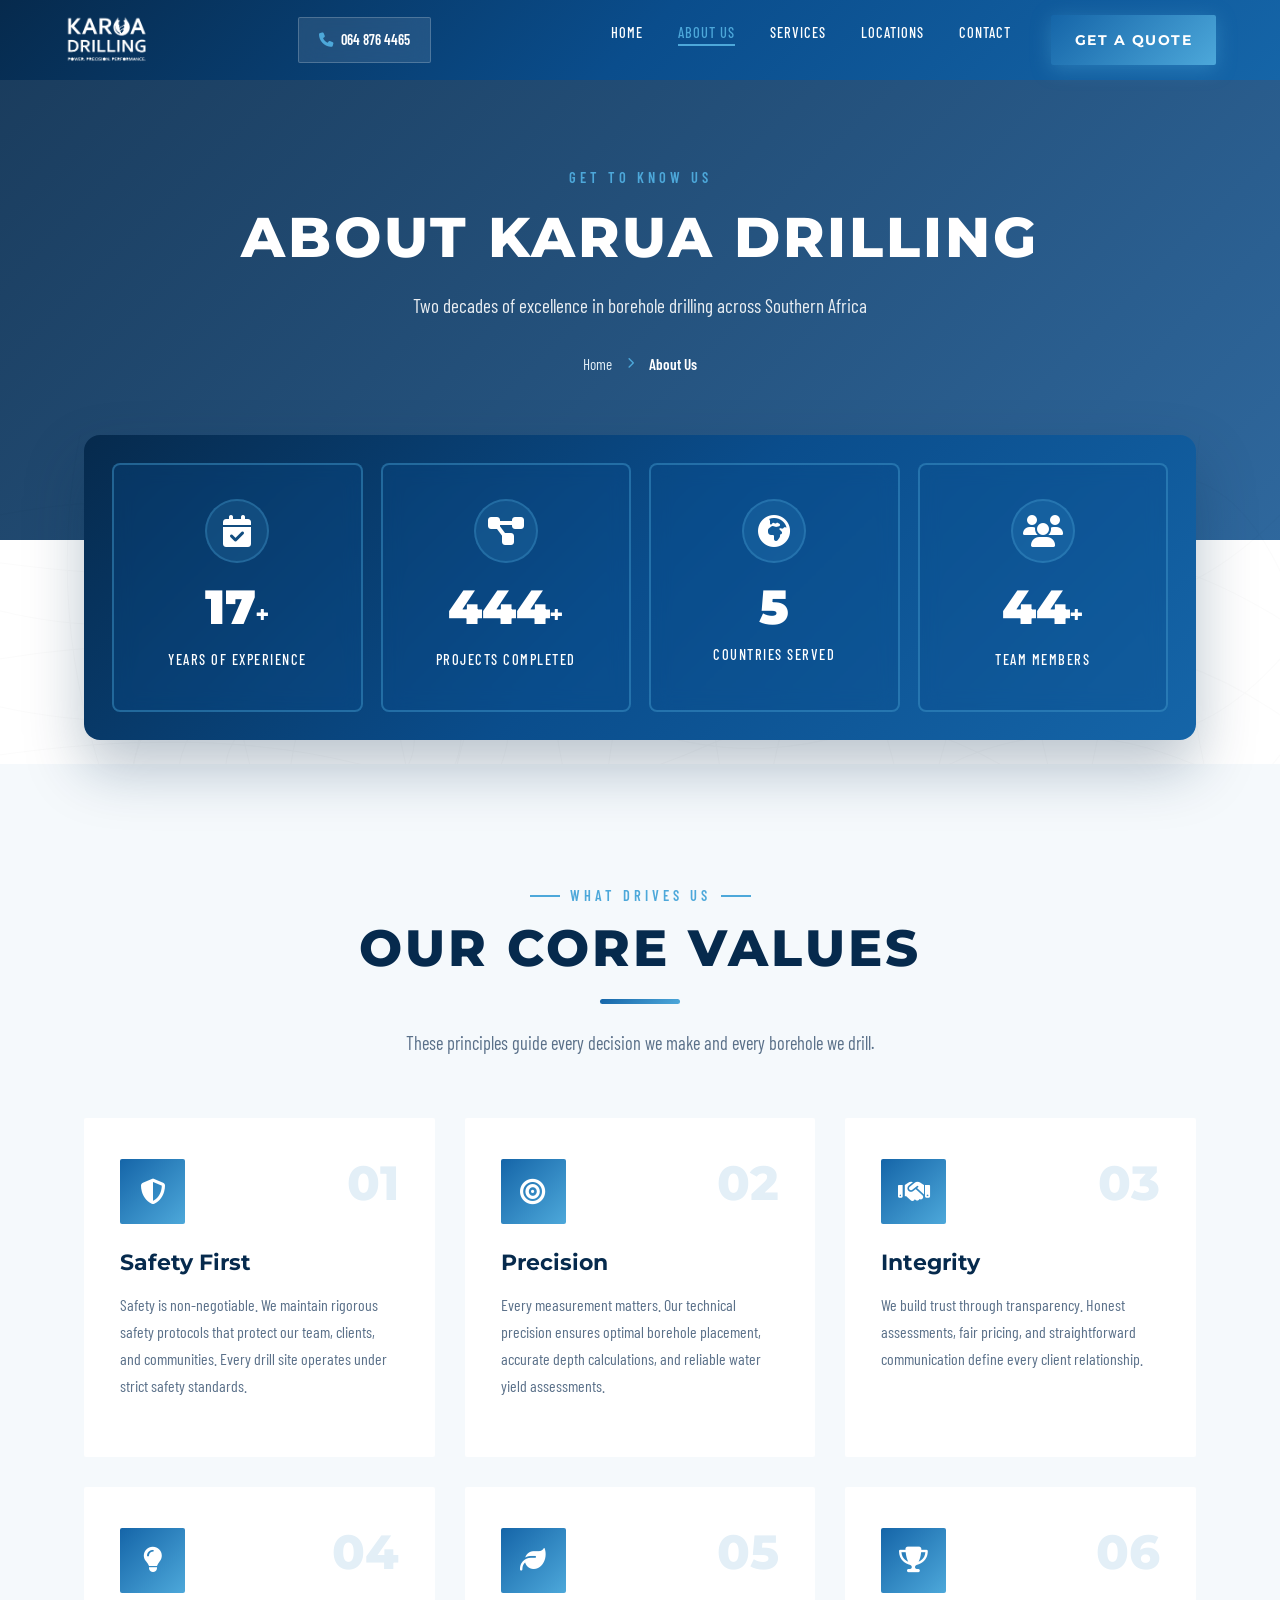
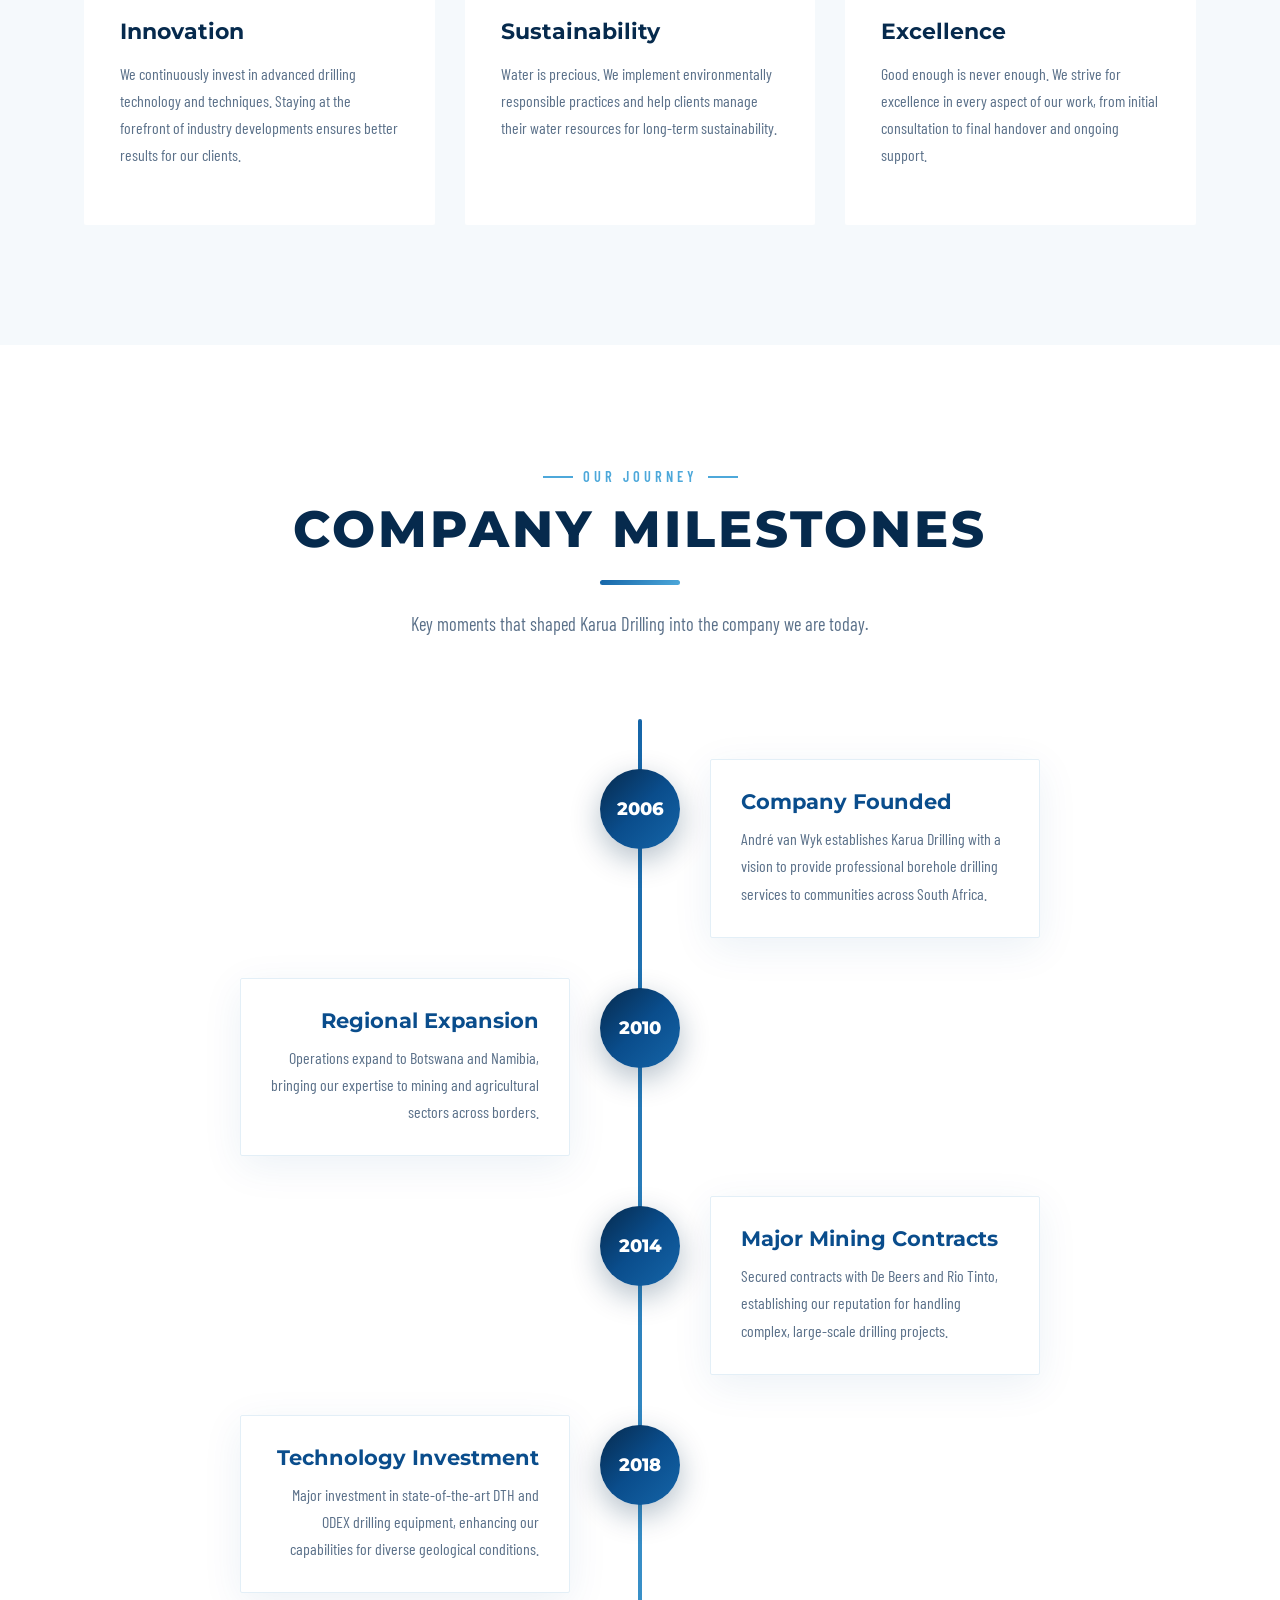
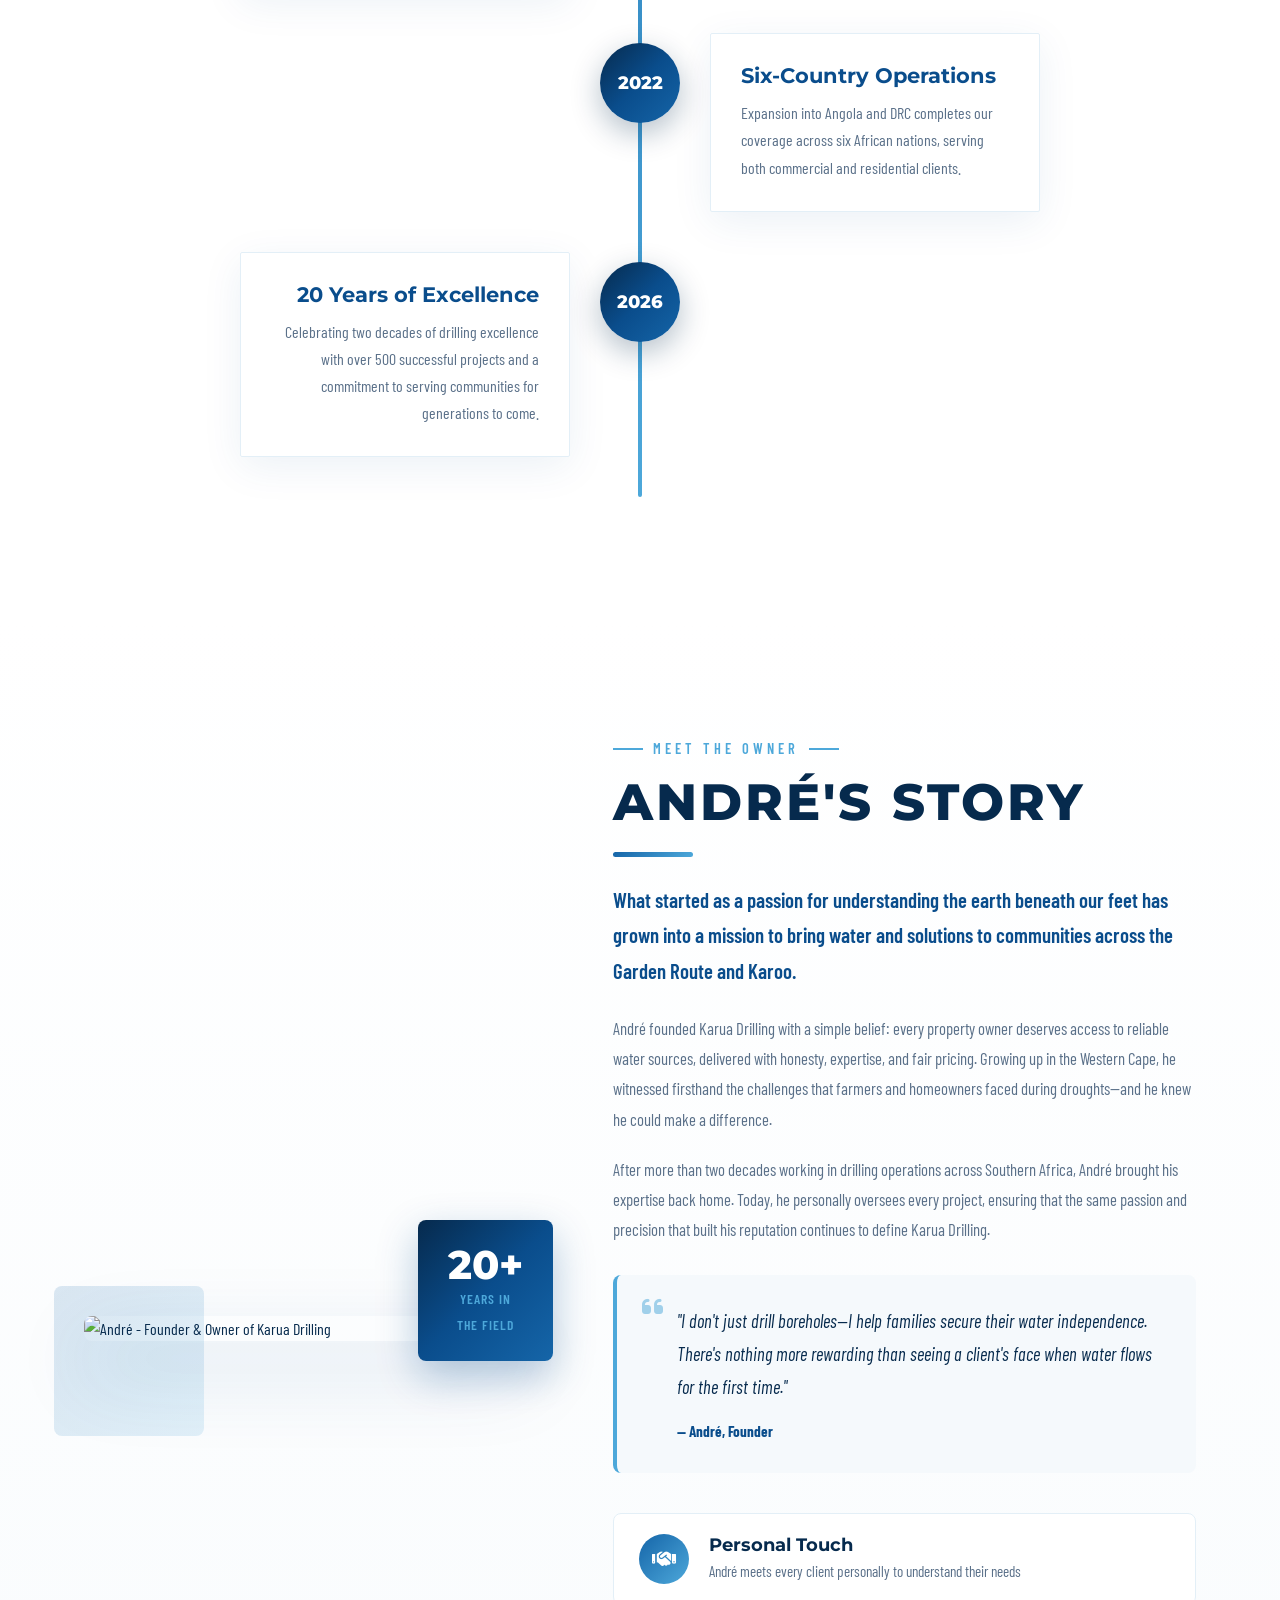
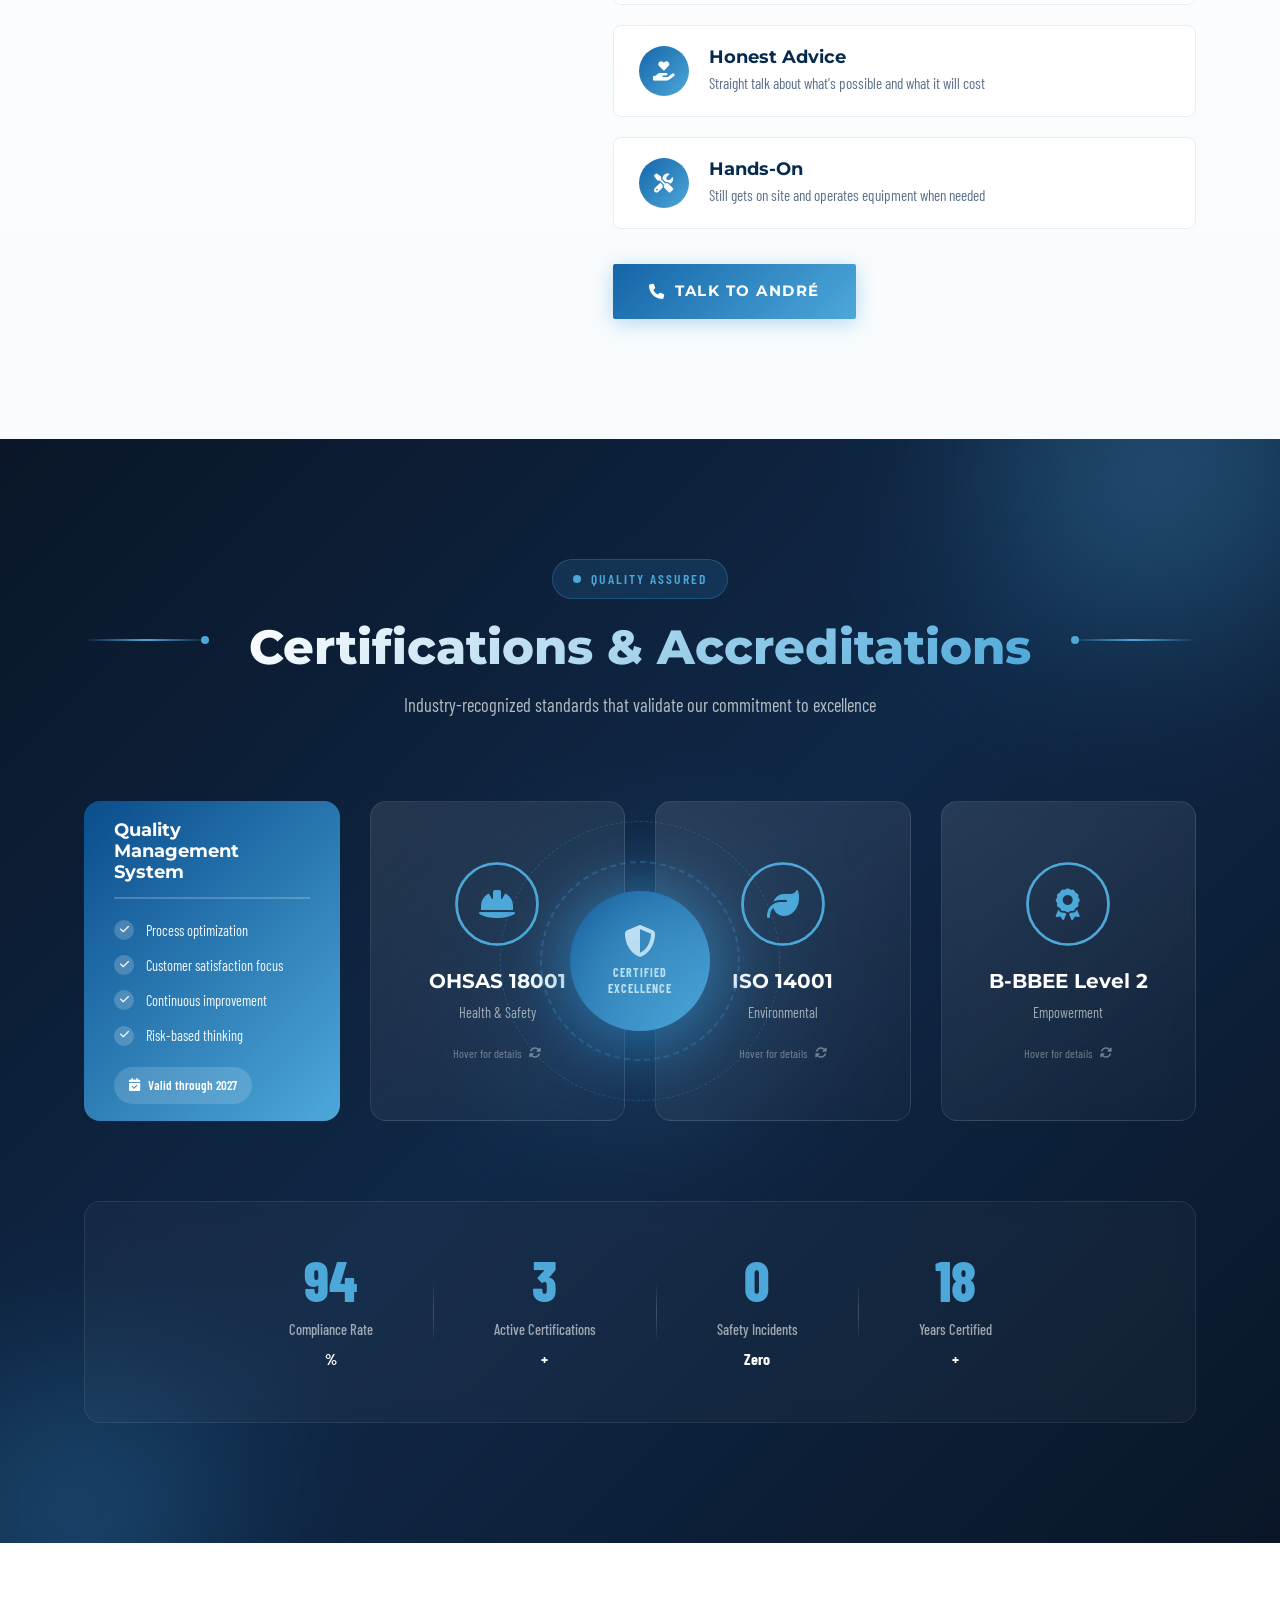
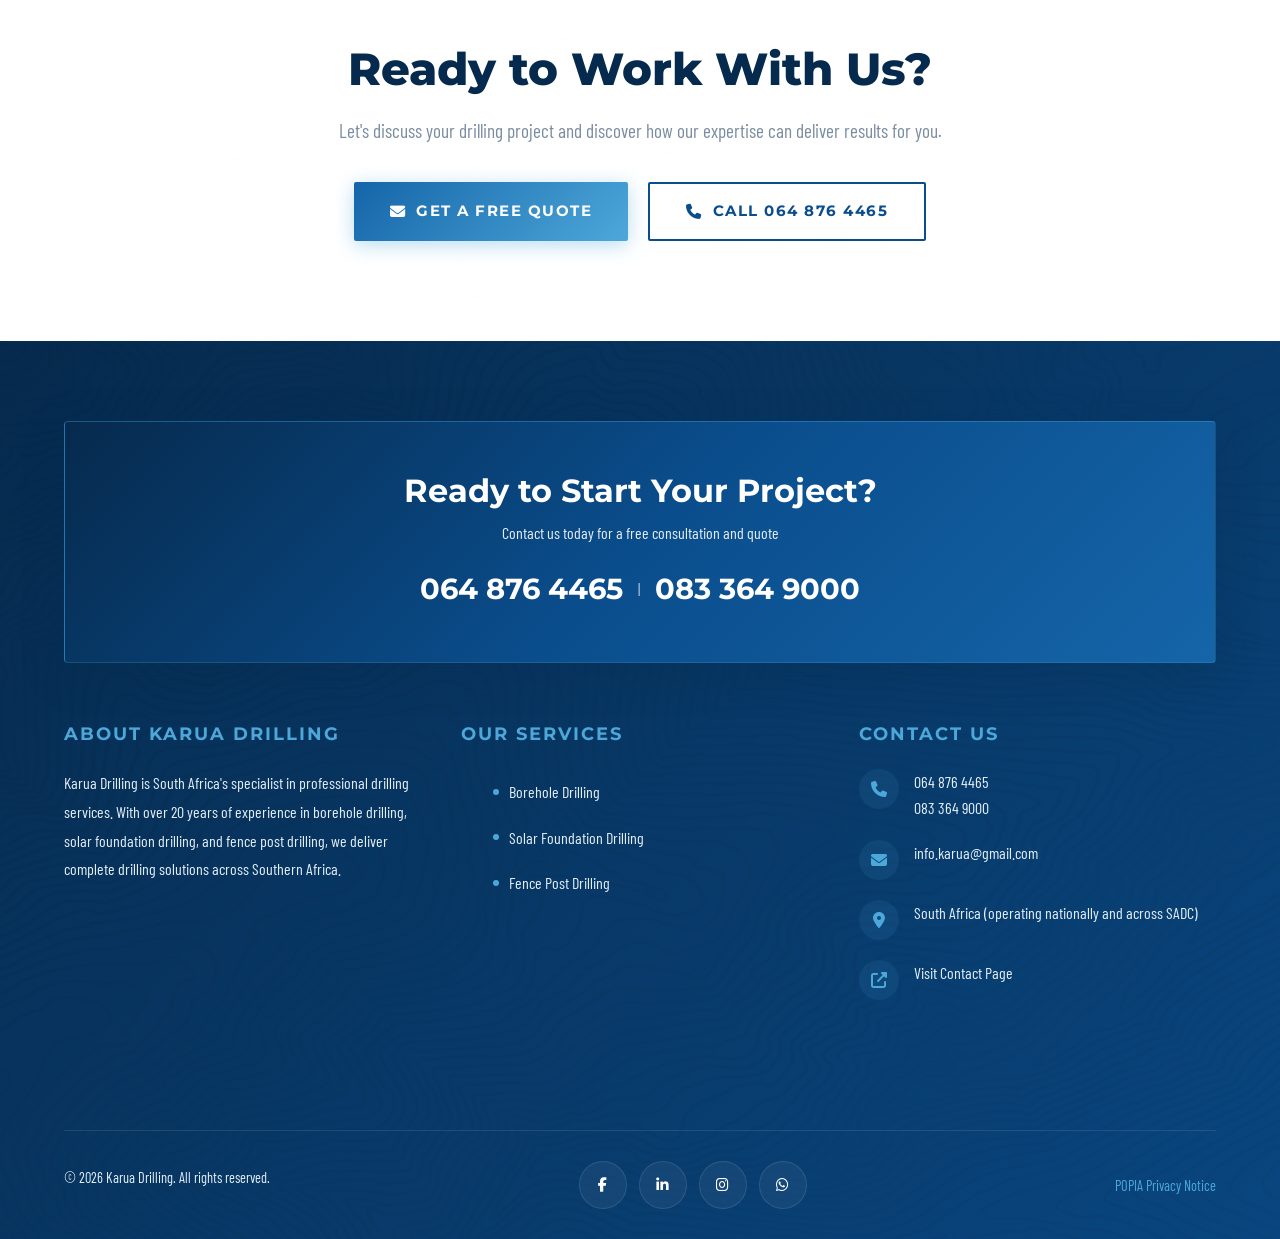
==== about.html @ 05ddfd88 "Initial commit: Karua Drilling static site Static marketing site (HTML/CSS/vanilla JS) with PWA mani" ====
<!DOCTYPE html>
<html lang="en">
<head>
    <meta charset="UTF-8">
    <meta name="viewport" content="width=device-width, initial-scale=1.0">
    
    <!-- HTTPS Security Headers -->
    <meta http-equiv="Content-Security-Policy" content="upgrade-insecure-requests">
    <meta http-equiv="X-Content-Type-Options" content="nosniff">
    <meta http-equiv="X-Frame-Options" content="SAMEORIGIN">
    <meta http-equiv="Referrer-Policy" content="strict-origin-when-cross-origin">
    
    <!-- PWA Meta Tags -->
    <meta name="mobile-web-app-capable" content="yes">
    <meta name="apple-mobile-web-app-capable" content="yes">
    <meta name="apple-mobile-web-app-status-bar-style" content="black-translucent">
    <meta name="apple-mobile-web-app-title" content="Karua Drilling">
    <meta name="application-name" content="Karua Drilling">
    <meta name="theme-color" content="#00a8e8">
    <meta name="msapplication-TileColor" content="#0a1628">
    
    <!-- PWA Manifest -->
    <link rel="manifest" href="manifest.json">
    <link rel="apple-touch-icon" href="images/logo.png">
    
    <!-- Primary SEO Meta Tags -->
    <meta name="description" content="About Karua Drilling - 20+ years of professional borehole drilling expertise across Southern Africa. Meet our team, learn our story, and discover why we're South Africa's trusted drilling specialists.">
    <meta name="keywords" content="about Karua Drilling, borehole drilling company, drilling experts South Africa, borehole specialists, André van Wyk, drilling team">
    <meta name="robots" content="index, follow">
    <meta name="author" content="Karua Drilling (Pty) Ltd">
    
    <!-- Geo-Location Meta Tags -->
    <meta name="geo.region" content="ZA">
    <meta name="geo.placename" content="South Africa">
    
    <!-- Open Graph -->
    <meta property="og:type" content="website">
    <meta property="og:title" content="About Us | Karua Drilling - Borehole Drilling Specialists">
    <meta property="og:description" content="20+ years of professional borehole drilling expertise. Learn about our team, values, and commitment to excellence.">
    <meta property="og:url" content="https://karuadrilling.co.za/about">
    
    <link rel="canonical" href="https://karuadrilling.co.za/about">
    
    <title>About Us | Karua Drilling - Borehole Drilling Specialists South Africa</title>
    
    <!-- Google Fonts -->
    <link rel="preconnect" href="https://fonts.googleapis.com">
    <link rel="preconnect" href="https://fonts.gstatic.com" crossorigin>
    <link href="https://fonts.googleapis.com/css2?family=Barlow+Condensed:wght@400;500;600;700&family=Montserrat:wght@400;500;600;700;800;900&family=Oswald:wght@400;500;600;700&display=swap" rel="stylesheet">
    
    <!-- Bootstrap 5 CSS -->
    <link href="https://cdn.jsdelivr.net/npm/bootstrap@5.3.2/dist/css/bootstrap.min.css" rel="stylesheet">
    
    <!-- Font Awesome -->
    <link rel="stylesheet" href="https://cdnjs.cloudflare.com/ajax/libs/font-awesome/6.5.1/css/all.min.css">
    
    <!-- AOS Animation Library -->
    <link href="https://unpkg.com/aos@2.3.1/dist/aos.css" rel="stylesheet">
    
    <!-- Custom Styles -->
    <link rel="stylesheet" href="styles.css">
    <link rel="stylesheet" href="about.css">
</head>
<body>
    <!-- ========================================
         PRELOADER
    ======================================== -->
    <div class="preloader" id="preloader">
        <div class="preloader-content">
            <div class="drill-animation">
                <div class="drill-tower"></div>
                <div class="drill-rod">
                    <div class="drill-bit"></div>
                </div>
                <div class="drill-debris">
                    <span></span>
                    <span></span>
                    <span></span>
                    <span></span>
                    <span></span>
                </div>
                <div class="drill-ground"></div>
            </div>
            <div class="preloader-text">Karua Drilling</div>
            <div class="preloader-dots">
                <span></span>
                <span></span>
                <span></span>
            </div>
        </div>
    </div>

    <!-- ========================================
         HEADER / NAVIGATION
    ======================================== -->
    <header class="header header-dark" id="header">
        <div class="header-inner">
            <a href="index.html" class="logo">
                <img src="images/logo.png" alt="Karua Drilling - Power. Precision. Performance." class="logo-img">
            </a>
            
            <a href="tel:+27648764465" class="header-phone">
                <i class="fas fa-phone"></i>
                <span>064 876 4465</span>
            </a>
            
            <nav class="nav">
                <ul class="nav-links">
                    <li><a href="index.html">Home</a></li>
                    <li><a href="about.html" class="active">About Us</a></li>
                    <li><a href="services.html">Services</a></li>
                    <li><a href="index.html#locations">Locations</a></li>
                    <li><a href="contact.html">Contact</a></li>
                </ul>
                <a href="contact.html" class="btn btn-primary nav-cta">Get a Quote</a>
            </nav>
            
            <button class="hamburger" id="hamburger" aria-label="Toggle navigation menu">
                <span></span>
                <span></span>
                <span></span>
            </button>
        </div>
    </header>
    
    <!-- Mobile Navigation -->
    <div class="mobile-nav" id="mobileNav">
        <div class="mobile-nav-links">
            <a href="index.html"><i class="fas fa-home"></i> Home</a>
            <a href="about.html" class="active"><i class="fas fa-info-circle"></i> About Us</a>
            <a href="services.html"><i class="fas fa-cogs"></i> Services</a>
            <a href="index.html#locations"><i class="fas fa-map-marker-alt"></i> Locations</a>
            <a href="index.html#methods"><i class="fas fa-tools"></i> Methods</a>
            <a href="contact.html"><i class="fas fa-envelope"></i> Contact</a>
        </div>
        <a href="tel:+27648764465" class="btn btn-outline">
            <i class="fas fa-phone"></i> 064 876 4465
        </a>
        <a href="contact.html" class="btn btn-primary">
            <i class="fas fa-paper-plane"></i> Get a Quote
        </a>
        <div class="mobile-nav-footer">
            <p>Power. Precision. Performance.</p>
        </div>
    </div>
    <div class="mobile-overlay" id="mobileOverlay"></div>
    
    <main>
        <!-- ========================================
             PAGE HERO
        ======================================== -->
        <section class="page-hero">
            <div class="page-hero-bg">
                <img src="https://images.unsplash.com/photo-1621905252507-b35492cc74b4?auto=format&fit=crop&w=1920&q=80" alt="Drilling operations">
            </div>
            <div class="page-hero-overlay"></div>
            <div class="page-hero-content" data-aos="fade-up">
                <span class="page-hero-subtitle">Get to Know Us</span>
                <h1>About Karua Drilling</h1>
                <p>Two decades of excellence in borehole drilling across Southern Africa</p>
                <nav class="breadcrumb-nav">
                    <a href="index.html">Home</a>
                    <i class="fas fa-chevron-right"></i>
                    <span>About Us</span>
                </nav>
            </div>
        </section>
        
        <!-- ========================================
             STATS COUNTER SECTION
        ======================================== -->
        <section class="stats-section" id="stats">
            <div class="stats-bg"></div>
            <div class="container">
                <div class="stats-grid" data-aos="fade-up">
                    <div class="stat-card">
                        <div class="stat-icon">
                            <i class="fas fa-calendar-check"></i>
                        </div>
                        <div class="stat-content">
                            <span class="stat-number" data-count="20">0</span><span class="stat-suffix">+</span>
                            <span class="stat-label">Years of Experience</span>
                        </div>
                    </div>
                    
                    <div class="stat-card">
                        <div class="stat-icon">
                            <i class="fas fa-project-diagram"></i>
                        </div>
                        <div class="stat-content">
                            <span class="stat-number" data-count="500">0</span><span class="stat-suffix">+</span>
                            <span class="stat-label">Projects Completed</span>
                        </div>
                    </div>
                    
                    <div class="stat-card">
                        <div class="stat-icon">
                            <i class="fas fa-globe-africa"></i>
                        </div>
                        <div class="stat-content">
                            <span class="stat-number" data-count="6">0</span>
                            <span class="stat-label">Countries Served</span>
                        </div>
                    </div>
                    
                    <div class="stat-card">
                        <div class="stat-icon">
                            <i class="fas fa-users"></i>
                        </div>
                        <div class="stat-content">
                            <span class="stat-number" data-count="50">0</span><span class="stat-suffix">+</span>
                            <span class="stat-label">Team Members</span>
                        </div>
                    </div>
                </div>
            </div>
        </section>
        
        <!-- ========================================
             COMPANY VALUES
        ======================================== -->
        <section class="values-section">
            <div class="container">
                <div class="values-header" data-aos="fade-up">
                    <span class="section-subtitle center">What Drives Us</span>
                    <h2 class="section-heading center">Our Core Values</h2>
                    <p class="values-intro">These principles guide every decision we make and every borehole we drill.</p>
                </div>
                
                <div class="values-grid">
                    <div class="value-card" data-aos="fade-up" data-aos-delay="100">
                        <div class="value-icon-wrapper">
                            <div class="value-icon">
                                <i class="fas fa-shield-alt"></i>
                            </div>
                            <div class="value-number">01</div>
                        </div>
                        <h3>Safety First</h3>
                        <p>Safety is non-negotiable. We maintain rigorous safety protocols that protect our team, clients, and communities. Every drill site operates under strict safety standards.</p>
                        <div class="value-line"></div>
                    </div>
                    
                    <div class="value-card" data-aos="fade-up" data-aos-delay="200">
                        <div class="value-icon-wrapper">
                            <div class="value-icon">
                                <i class="fas fa-bullseye"></i>
                            </div>
                            <div class="value-number">02</div>
                        </div>
                        <h3>Precision</h3>
                        <p>Every measurement matters. Our technical precision ensures optimal borehole placement, accurate depth calculations, and reliable water yield assessments.</p>
                        <div class="value-line"></div>
                    </div>
                    
                    <div class="value-card" data-aos="fade-up" data-aos-delay="300">
                        <div class="value-icon-wrapper">
                            <div class="value-icon">
                                <i class="fas fa-handshake"></i>
                            </div>
                            <div class="value-number">03</div>
                        </div>
                        <h3>Integrity</h3>
                        <p>We build trust through transparency. Honest assessments, fair pricing, and straightforward communication define every client relationship.</p>
                        <div class="value-line"></div>
                    </div>
                    
                    <div class="value-card" data-aos="fade-up" data-aos-delay="400">
                        <div class="value-icon-wrapper">
                            <div class="value-icon">
                                <i class="fas fa-lightbulb"></i>
                            </div>
                            <div class="value-number">04</div>
                        </div>
                        <h3>Innovation</h3>
                        <p>We continuously invest in advanced drilling technology and techniques. Staying at the forefront of industry developments ensures better results for our clients.</p>
                        <div class="value-line"></div>
                    </div>
                    
                    <div class="value-card" data-aos="fade-up" data-aos-delay="500">
                        <div class="value-icon-wrapper">
                            <div class="value-icon">
                                <i class="fas fa-leaf"></i>
                            </div>
                            <div class="value-number">05</div>
                        </div>
                        <h3>Sustainability</h3>
                        <p>Water is precious. We implement environmentally responsible practices and help clients manage their water resources for long-term sustainability.</p>
                        <div class="value-line"></div>
                    </div>
                    
                    <div class="value-card" data-aos="fade-up" data-aos-delay="600">
                        <div class="value-icon-wrapper">
                            <div class="value-icon">
                                <i class="fas fa-trophy"></i>
                            </div>
                            <div class="value-number">06</div>
                        </div>
                        <h3>Excellence</h3>
                        <p>Good enough is never enough. We strive for excellence in every aspect of our work, from initial consultation to final handover and ongoing support.</p>
                        <div class="value-line"></div>
                    </div>
                </div>
            </div>
        </section>
        
        <!-- ========================================
             TIMELINE / MILESTONES
        ======================================== -->
        <section class="timeline-section">
            <div class="container">
                <div class="timeline-header" data-aos="fade-up">
                    <span class="section-subtitle center">Our Journey</span>
                    <h2 class="section-heading center">Company Milestones</h2>
                    <p class="timeline-intro">Key moments that shaped Karua Drilling into the company we are today.</p>
                </div>
                
                <div class="timeline">
                    <div class="timeline-line"></div>
                    
                    <div class="timeline-item" data-aos="fade-right">
                        <div class="timeline-marker">
                            <span>2006</span>
                        </div>
                        <div class="timeline-content">
                            <h3>Company Founded</h3>
                            <p>André van Wyk establishes Karua Drilling with a vision to provide professional borehole drilling services to communities across South Africa.</p>
                        </div>
                    </div>
                    
                    <div class="timeline-item" data-aos="fade-left">
                        <div class="timeline-marker">
                            <span>2010</span>
                        </div>
                        <div class="timeline-content">
                            <h3>Regional Expansion</h3>
                            <p>Operations expand to Botswana and Namibia, bringing our expertise to mining and agricultural sectors across borders.</p>
                        </div>
                    </div>
                    
                    <div class="timeline-item" data-aos="fade-right">
                        <div class="timeline-marker">
                            <span>2014</span>
                        </div>
                        <div class="timeline-content">
                            <h3>Major Mining Contracts</h3>
                            <p>Secured contracts with De Beers and Rio Tinto, establishing our reputation for handling complex, large-scale drilling projects.</p>
                        </div>
                    </div>
                    
                    <div class="timeline-item" data-aos="fade-left">
                        <div class="timeline-marker">
                            <span>2018</span>
                        </div>
                        <div class="timeline-content">
                            <h3>Technology Investment</h3>
                            <p>Major investment in state-of-the-art DTH and ODEX drilling equipment, enhancing our capabilities for diverse geological conditions.</p>
                        </div>
                    </div>
                    
                    <div class="timeline-item" data-aos="fade-right">
                        <div class="timeline-marker">
                            <span>2022</span>
                        </div>
                        <div class="timeline-content">
                            <h3>Six-Country Operations</h3>
                            <p>Expansion into Angola and DRC completes our coverage across six African nations, serving both commercial and residential clients.</p>
                        </div>
                    </div>
                    
                    <div class="timeline-item" data-aos="fade-left">
                        <div class="timeline-marker">
                            <span>2026</span>
                        </div>
                        <div class="timeline-content">
                            <h3>20 Years of Excellence</h3>
                            <p>Celebrating two decades of drilling excellence with over 500 successful projects and a commitment to serving communities for generations to come.</p>
                        </div>
                    </div>
                </div>
            </div>
        </section>
        
        <!-- ========================================
             MEET THE OWNER
        ======================================== -->
        <section class="owner-section">
            <div class="container">
                <div class="owner-grid">
                    <div class="owner-image" data-aos="fade-right">
                        <div class="owner-image-wrapper">
                            <img src="https://images.unsplash.com/photo-1560250097-0b93528c311a?auto=format&fit=crop&w=600&h=700&q=80" alt="André - Founder & Owner of Karua Drilling">
                            <div class="owner-experience-badge">
                                <span class="badge-number">20+</span>
                                <span class="badge-label">Years in<br>the Field</span>
                            </div>
                        </div>
                        <div class="owner-accent-shape"></div>
                    </div>
                    
                    <div class="owner-content" data-aos="fade-left">
                        <span class="section-subtitle">Meet the Owner</span>
                        <h2 class="section-heading">André's Story</h2>
                        
                        <div class="owner-story">
                            <p class="story-lead">What started as a passion for understanding the earth beneath our feet has grown into a mission to bring water and solutions to communities across the Garden Route and Karoo.</p>
                            
                            <p>André founded Karua Drilling with a simple belief: every property owner deserves access to reliable water sources, delivered with honesty, expertise, and fair pricing. Growing up in the Western Cape, he witnessed firsthand the challenges that farmers and homeowners faced during droughts—and he knew he could make a difference.</p>
                            
                            <p>After more than two decades working in drilling operations across Southern Africa, André brought his expertise back home. Today, he personally oversees every project, ensuring that the same passion and precision that built his reputation continues to define Karua Drilling.</p>
                            
                            <blockquote class="owner-quote">
                                <i class="fas fa-quote-left"></i>
                                <p>"I don't just drill boreholes—I help families secure their water independence. There's nothing more rewarding than seeing a client's face when water flows for the first time."</p>
                                <cite>— André, Founder</cite>
                            </blockquote>
                        </div>
                        
                        <div class="owner-values">
                            <div class="owner-value">
                                <i class="fas fa-handshake"></i>
                                <div>
                                    <h4>Personal Touch</h4>
                                    <p>André meets every client personally to understand their needs</p>
                                </div>
                            </div>
                            <div class="owner-value">
                                <i class="fas fa-hand-holding-heart"></i>
                                <div>
                                    <h4>Honest Advice</h4>
                                    <p>Straight talk about what's possible and what it will cost</p>
                                </div>
                            </div>
                            <div class="owner-value">
                                <i class="fas fa-tools"></i>
                                <div>
                                    <h4>Hands-On</h4>
                                    <p>Still gets on site and operates equipment when needed</p>
                                </div>
                            </div>
                        </div>
                        
                        <div class="owner-cta">
                            <a href="contact.html" class="btn btn-primary">
                                <i class="fas fa-phone"></i> Talk to André
                            </a>
                        </div>
                    </div>
                </div>
            </div>
        </section>
        
        <!-- ========================================
             CERTIFICATIONS & ACCREDITATIONS - CREATIVE
        ======================================== -->
        <section class="cert-showcase" id="certifications">
            <!-- Animated Background -->
            <div class="cert-bg-effects">
                <div class="cert-orb cert-orb-1"></div>
                <div class="cert-orb cert-orb-2"></div>
                <div class="cert-orb cert-orb-3"></div>
                <div class="cert-particles" id="certParticles"></div>
            </div>
            
            <div class="container">
                <!-- Section Header with Animated Lines -->
                <div class="cert-header">
                    <div class="cert-header-line left"></div>
                    <div class="cert-header-content">
                        <span class="cert-badge-label">
                            <span class="badge-dot"></span>
                            Quality Assured
                        </span>
                        <h2 class="cert-main-title">Certifications & Accreditations</h2>
                        <p class="cert-subtitle">Industry-recognized standards that validate our commitment to excellence</p>
                    </div>
                    <div class="cert-header-line right"></div>
                </div>
                
                <!-- 3D Flip Cards Grid -->
                <div class="cert-cards-wrapper">
                    <!-- Center Orbiting Badge -->
                    <div class="cert-orbit-container">
                        <div class="cert-orbit-ring"></div>
                        <div class="cert-orbit-ring ring-2"></div>
                        <div class="cert-center-badge">
                            <div class="badge-glow"></div>
                            <i class="fas fa-shield-alt"></i>
                            <span>Certified<br>Excellence</span>
                        </div>
                    </div>
                    
                    <!-- Certification Cards -->
                    <div class="cert-cards-grid">
                        <div class="cert-flip-card is-flipped" data-cert="iso9001">
                            <div class="cert-flip-inner">
                                <div class="cert-flip-front">
                                    <div class="cert-card-glow"></div>
                                    <div class="cert-card-border"></div>
                                    <div class="cert-card-icon">
                                        <svg class="cert-svg" viewBox="0 0 100 100">
                                            <circle class="cert-circle-bg" cx="50" cy="50" r="45"/>
                                            <circle class="cert-circle-progress" cx="50" cy="50" r="45" data-progress="100"/>
                                        </svg>
                                        <i class="fas fa-certificate"></i>
                                    </div>
                                    <h3>ISO 9001:2015</h3>
                                    <p>Quality Management</p>
                                    <div class="cert-flip-hint">
                                        <span>Hover for details</span>
                                        <i class="fas fa-sync-alt"></i>
                                    </div>
                                </div>
                                <div class="cert-flip-back">
                                    <div class="cert-back-content">
                                        <h4>Quality Management System</h4>
                                        <ul>
                                            <li><i class="fas fa-check"></i> Process optimization</li>
                                            <li><i class="fas fa-check"></i> Customer satisfaction focus</li>
                                            <li><i class="fas fa-check"></i> Continuous improvement</li>
                                            <li><i class="fas fa-check"></i> Risk-based thinking</li>
                                        </ul>
                                        <div class="cert-valid">
                                            <i class="fas fa-calendar-check"></i>
                                            Valid through 2027
                                        </div>
                                    </div>
                                </div>
                            </div>
                        </div>
                        
                        <div class="cert-flip-card" data-cert="ohsas">
                            <div class="cert-flip-inner">
                                <div class="cert-flip-front">
                                    <div class="cert-card-glow"></div>
                                    <div class="cert-card-border"></div>
                                    <div class="cert-card-icon">
                                        <svg class="cert-svg" viewBox="0 0 100 100">
                                            <circle class="cert-circle-bg" cx="50" cy="50" r="45"/>
                                            <circle class="cert-circle-progress" cx="50" cy="50" r="45" data-progress="100"/>
                                        </svg>
                                        <i class="fas fa-hard-hat"></i>
                                    </div>
                                    <h3>OHSAS 18001</h3>
                                    <p>Health & Safety</p>
                                    <div class="cert-flip-hint">
                                        <span>Hover for details</span>
                                        <i class="fas fa-sync-alt"></i>
                                    </div>
                                </div>
                                <div class="cert-flip-back">
                                    <div class="cert-back-content">
                                        <h4>Occupational Health & Safety</h4>
                                        <ul>
                                            <li><i class="fas fa-check"></i> Zero-harm workplace</li>
                                            <li><i class="fas fa-check"></i> Safety training programs</li>
                                            <li><i class="fas fa-check"></i> Hazard identification</li>
                                            <li><i class="fas fa-check"></i> Emergency preparedness</li>
                                        </ul>
                                        <div class="cert-valid">
                                            <i class="fas fa-calendar-check"></i>
                                            Valid through 2026
                                        </div>
                                    </div>
                                </div>
                            </div>
                        </div>
                        
                        <div class="cert-flip-card" data-cert="iso14001">
                            <div class="cert-flip-inner">
                                <div class="cert-flip-front">
                                    <div class="cert-card-glow"></div>
                                    <div class="cert-card-border"></div>
                                    <div class="cert-card-icon">
                                        <svg class="cert-svg" viewBox="0 0 100 100">
                                            <circle class="cert-circle-bg" cx="50" cy="50" r="45"/>
                                            <circle class="cert-circle-progress" cx="50" cy="50" r="45" data-progress="100"/>
                                        </svg>
                                        <i class="fas fa-leaf"></i>
                                    </div>
                                    <h3>ISO 14001</h3>
                                    <p>Environmental</p>
                                    <div class="cert-flip-hint">
                                        <span>Hover for details</span>
                                        <i class="fas fa-sync-alt"></i>
                                    </div>
                                </div>
                                <div class="cert-flip-back">
                                    <div class="cert-back-content">
                                        <h4>Environmental Management</h4>
                                        <ul>
                                            <li><i class="fas fa-check"></i> Sustainable practices</li>
                                            <li><i class="fas fa-check"></i> Waste minimization</li>
                                            <li><i class="fas fa-check"></i> Resource efficiency</li>
                                            <li><i class="fas fa-check"></i> Compliance assured</li>
                                        </ul>
                                        <div class="cert-valid">
                                            <i class="fas fa-calendar-check"></i>
                                            Valid through 2027
                                        </div>
                                    </div>
                                </div>
                            </div>
                        </div>
                        
                        <div class="cert-flip-card" data-cert="bbbee">
                            <div class="cert-flip-inner">
                                <div class="cert-flip-front">
                                    <div class="cert-card-glow"></div>
                                    <div class="cert-card-border"></div>
                                    <div class="cert-card-icon">
                                        <svg class="cert-svg" viewBox="0 0 100 100">
                                            <circle class="cert-circle-bg" cx="50" cy="50" r="45"/>
                                            <circle class="cert-circle-progress" cx="50" cy="50" r="45" data-progress="100"/>
                                        </svg>
                                        <i class="fas fa-award"></i>
                                    </div>
                                    <h3>B-BBEE Level 2</h3>
                                    <p>Empowerment</p>
                                    <div class="cert-flip-hint">
                                        <span>Hover for details</span>
                                        <i class="fas fa-sync-alt"></i>
                                    </div>
                                </div>
                                <div class="cert-flip-back">
                                    <div class="cert-back-content">
                                        <h4>Economic Empowerment</h4>
                                        <ul>
                                            <li><i class="fas fa-check"></i> Skills development</li>
                                            <li><i class="fas fa-check"></i> Enterprise development</li>
                                            <li><i class="fas fa-check"></i> Community upliftment</li>
                                            <li><i class="fas fa-check"></i> Preferential procurement</li>
                                        </ul>
                                        <div class="cert-valid">
                                            <i class="fas fa-calendar-check"></i>
                                            Verified 2025
                                        </div>
                                    </div>
                                </div>
                            </div>
                        </div>
                    </div>
                </div>
                
                <!-- Stats Counter Row -->
                <div class="cert-stats-row">
                    <div class="cert-stat-item">
                        <div class="stat-number" data-count="100">0</div>
                        <div class="stat-label">Compliance Rate</div>
                        <div class="stat-unit">%</div>
                    </div>
                    <div class="cert-stat-divider"></div>
                    <div class="cert-stat-item">
                        <div class="stat-number" data-count="4">0</div>
                        <div class="stat-label">Active Certifications</div>
                        <div class="stat-unit">+</div>
                    </div>
                    <div class="cert-stat-divider"></div>
                    <div class="cert-stat-item">
                        <div class="stat-number" data-count="0">0</div>
                        <div class="stat-label">Safety Incidents</div>
                        <div class="stat-unit">Zero</div>
                    </div>
                    <div class="cert-stat-divider"></div>
                    <div class="cert-stat-item">
                        <div class="stat-number" data-count="20">0</div>
                        <div class="stat-label">Years Certified</div>
                        <div class="stat-unit">+</div>
                    </div>
                </div>
            </div>
        </section>
        
        <!-- ========================================
             CTA SECTION
        ======================================== -->
        <section class="about-cta">
            <div class="about-cta-bg"></div>
            <div class="container">
                <div class="about-cta-content" data-aos="fade-up">
                    <h2>Ready to Work With Us?</h2>
                    <p>Let's discuss your drilling project and discover how our expertise can deliver results for you.</p>
                    <div class="about-cta-buttons">
                        <a href="index.html#contact" class="btn btn-primary"><i class="fas fa-envelope"></i> Get a Free Quote</a>
                        <a href="tel:+27648764465" class="btn btn-outline"><i class="fas fa-phone"></i> Call 064 876 4465</a>
                    </div>
                </div>
            </div>
        </section>
    </main>

    <button class="back-to-top" id="backToTop" aria-label="Back to top">
        <i class="fas fa-arrow-up"></i>
    </button>
    
    <!-- ========================================
         FOOTER
    ======================================== -->
    <footer class="footer">
        <div class="footer-banner">
            <h2>Ready to Start Your Project?</h2>
            <p>Contact us today for a free consultation and quote</p>
            <div class="footer-banner-phone">
                <a href="tel:+27648764465">064 876 4465</a>
                <span>|</span>
                <a href="tel:+27833649000">083 364 9000</a>
            </div>
        </div>
        
        <div class="footer-grid">
            <div class="footer-about">
                <h4 class="footer-heading">About Karua Drilling</h4>
                <p>Karua Drilling is South Africa's specialist in professional drilling services. With over 20 years of experience in borehole drilling, solar foundation drilling, and fence post drilling, we deliver complete drilling solutions across Southern Africa.</p>
            </div>
            
            <div class="footer-nav">
                <h4 class="footer-heading">Our Services</h4>
                <ul class="footer-links">
                    <li><a href="index.html#services">Borehole Drilling</a></li>
                    <li><a href="index.html#services">Solar Foundation Drilling</a></li>
                    <li><a href="index.html#services">Fence Post Drilling</a></li>
                </ul>
            </div>
            
            <div class="footer-contact">
                <h4 class="footer-heading">Contact Us</h4>
                <div class="footer-contact-item">
                    <i class="fas fa-phone"></i>
                    <div>
                        <a href="tel:+27648764465">064 876 4465</a><br>
                        <a href="tel:+27833649000">083 364 9000</a>
                    </div>
                </div>
                <div class="footer-contact-item">
                    <i class="fas fa-envelope"></i>
                    <a href="mailto:info.karua@gmail.com">info.karua@gmail.com</a>
                </div>
                <div class="footer-contact-item">
                    <i class="fas fa-map-marker-alt"></i>
                    <span>South Africa (operating nationally and across SADC)</span>
                </div>
                <div class="footer-contact-item">
                    <i class="fas fa-external-link-alt"></i>
                    <a href="contact.html">Visit Contact Page</a>
                </div>
            </div>
        </div>
        
        <div class="footer-bottom">
            <p>&copy; 2026 Karua Drilling. All rights reserved.</p>
            <div class="social-icons">
                <a href="#" aria-label="Facebook"><i class="fab fa-facebook-f"></i></a>
                <a href="#" aria-label="LinkedIn"><i class="fab fa-linkedin-in"></i></a>
                <a href="#" aria-label="Instagram"><i class="fab fa-instagram"></i></a>
                <a href="#" aria-label="WhatsApp"><i class="fab fa-whatsapp"></i></a>
            </div>
            <a href="#">POPIA Privacy Notice</a>
        </div>
    </footer>
    
    <!-- ========================================
         JAVASCRIPT
    ======================================== -->
    <!-- Bootstrap 5 JS Bundle -->
    <script src="https://cdn.jsdelivr.net/npm/bootstrap@5.3.2/dist/js/bootstrap.bundle.min.js"></script>
    
    <!-- AOS Animation Library -->
    <script src="https://unpkg.com/aos@2.3.1/dist/aos.js"></script>
    
    <!-- About Page JavaScript -->
    <script src="about.js"></script>
    
    <!-- Service Worker Registration -->
    <script>
        if ('serviceWorker' in navigator) {
            window.addEventListener('load', () => {
                navigator.serviceWorker.register('./service-worker.js')
                    .then((registration) => {
                        console.log('ServiceWorker registered successfully:', registration.scope);
                    })
                    .catch((error) => {
                        console.log('ServiceWorker registration failed:', error);
                    });
            });
        }
    </script>
</body>
</html>
---- styles.css ----
/* ========================================
   KARUA DRILLING - PROFESSIONAL STYLES
   Color Scheme: Blues Only - Whiter/Square Design
======================================== */

/* ========================================
   CSS CUSTOM PROPERTIES
======================================== */
:root {
    /* Colors - Blue Only Palette (Whiter) */
    --primary-blue: #0A4D8C;
    --dark-blue: #062A4D;
    --mid-blue: #1565A8;
    --light-blue: #F0F7FC;
    --sky-blue: #4DA8DA;
    --pale-blue: #E3EFF7;
    --ice-blue: #F5F9FC;
    --accent-light: #60B9E8;
    --off-white: #FFFFFF;
    --dark-charcoal: #1A2B3C;
    --text-light: #FFFFFF;
    --text-dark: #062A4D;
    --text-muted: #5A7089;
    
    /* Gradients - Blue Only */
    --gradient-blue: linear-gradient(135deg, #062A4D 0%, #0A4D8C 50%, #1565A8 100%);
    --gradient-blue-dark: linear-gradient(135deg, #041A30 0%, #062A4D 100%);
    --gradient-light: linear-gradient(180deg, #FFFFFF 0%, #F8FBFD 100%);
    --gradient-hero: linear-gradient(135deg, rgba(6, 42, 77, 0.95) 0%, rgba(10, 77, 140, 0.9) 100%);
    --gradient-accent: linear-gradient(135deg, #4DA8DA 0%, #60B9E8 100%);
    --gradient-sky: linear-gradient(135deg, #1565A8 0%, #4DA8DA 100%);
    
    /* Typography */
    --font-heading: 'Montserrat', sans-serif;
    --font-display: 'Oswald', sans-serif;
    --font-body: 'Barlow Condensed', sans-serif;
    
    /* Spacing */
    --section-padding: 100px 5%;
    --container-max: 1400px;
    
    /* Border Radius - Square design */
    --radius-sm: 2px;
    --radius-md: 4px;
    --radius-lg: 6px;
    
    /* Transitions */
    --transition-fast: 0.3s cubic-bezier(0.4, 0, 0.2, 1);
    --transition-medium: 0.5s cubic-bezier(0.4, 0, 0.2, 1);
    --transition-bounce: 0.6s cubic-bezier(0.68, -0.55, 0.265, 1.55);
}

/* ========================================
   PRELOADER - DRILLING ANIMATION
======================================== */
.preloader {
    position: fixed;
    top: 0;
    left: 0;
    width: 100%;
    height: 100%;
    background: var(--gradient-blue);
    z-index: 99999;
    display: flex;
    flex-direction: column;
    align-items: center;
    justify-content: center;
    transition: opacity 0.5s ease, visibility 0.5s ease;
}

.preloader.loaded {
    opacity: 0;
    visibility: hidden;
}

.preloader-content {
    text-align: center;
}

.drill-animation {
    position: relative;
    width: 80px;
    height: 160px;
    margin: 0 auto 30px;
}

/* Drill Rig Tower */
.drill-tower {
    position: absolute;
    top: 0;
    left: 50%;
    transform: translateX(-50%);
    width: 40px;
    height: 100px;
    background: linear-gradient(180deg, #4DA8DA 0%, #60B9E8 100%);
    clip-path: polygon(20% 0%, 80% 0%, 100% 100%, 0% 100%);
    border-radius: 2px 2px 0 0;
}

.drill-tower::before {
    content: '';
    position: absolute;
    top: 10px;
    left: 50%;
    transform: translateX(-50%);
    width: 4px;
    height: 80px;
    background: rgba(255, 255, 255, 0.3);
}

/* Drill Rod */
.drill-rod {
    position: absolute;
    top: 30px;
    left: 50%;
    transform: translateX(-50%);
    width: 8px;
    height: 60px;
    background: linear-gradient(90deg, #d4d4d4 0%, #ffffff 50%, #d4d4d4 100%);
    animation: drillDown 1.2s ease-in-out infinite;
    border-radius: 2px 2px 0 0;
}

/* Drill Bit - Spinning */
.drill-bit {
    position: absolute;
    bottom: -15px;
    left: 50%;
    transform: translateX(-50%);
    width: 20px;
    height: 25px;
    background: linear-gradient(180deg, #4DA8DA 0%, #1565A8 100%);
    clip-path: polygon(0% 0%, 100% 0%, 80% 100%, 50% 80%, 20% 100%);
    animation: drillSpin 0.3s linear infinite;
}

/* Ground */
.drill-ground {
    position: absolute;
    bottom: 0;
    left: 50%;
    transform: translateX(-50%);
    width: 80px;
    height: 40px;
    background: linear-gradient(180deg, #5A7089 0%, #3d4f5f 100%);
    border-radius: 2px;
    overflow: hidden;
}

.drill-ground::before {
    content: '';
    position: absolute;
    top: -5px;
    left: 50%;
    transform: translateX(-50%);
    width: 12px;
    height: 20px;
    background: radial-gradient(ellipse at center, rgba(77, 168, 218, 0.4) 0%, transparent 70%);
    animation: drillGlow 1.2s ease-in-out infinite;
}

/* Debris particles */
.drill-debris {
    position: absolute;
    bottom: 35px;
    left: 50%;
    transform: translateX(-50%);
    width: 40px;
    height: 20px;
}

.drill-debris span {
    position: absolute;
    width: 4px;
    height: 4px;
    background: #5A7089;
    border-radius: 50%;
    animation: debris 1.2s ease-out infinite;
}

.drill-debris span:nth-child(1) {
    left: 10%;
    animation-delay: 0s;
}

.drill-debris span:nth-child(2) {
    left: 30%;
    animation-delay: 0.15s;
}

.drill-debris span:nth-child(3) {
    left: 50%;
    animation-delay: 0.3s;
}

.drill-debris span:nth-child(4) {
    left: 70%;
    animation-delay: 0.45s;
}

.drill-debris span:nth-child(5) {
    left: 90%;
    animation-delay: 0.6s;
}

@keyframes drillDown {
    0%, 100% {
        transform: translateX(-50%) translateY(0);
    }
    50% {
        transform: translateX(-50%) translateY(15px);
    }
}

@keyframes drillSpin {
    0% {
        transform: translateX(-50%) rotate(0deg);
    }
    100% {
        transform: translateX(-50%) rotate(360deg);
    }
}

@keyframes drillGlow {
    0%, 100% {
        opacity: 0.3;
        transform: translateX(-50%) scale(1);
    }
    50% {
        opacity: 1;
        transform: translateX(-50%) scale(1.3);
    }
}

@keyframes debris {
    0% {
        transform: translateY(0) scale(1);
        opacity: 0;
    }
    20% {
        opacity: 1;
    }
    100% {
        transform: translateY(-25px) translateX(var(--x, 10px)) scale(0);
        opacity: 0;
    }
}

.drill-debris span:nth-child(1) { --x: -15px; }
.drill-debris span:nth-child(2) { --x: -8px; }
.drill-debris span:nth-child(3) { --x: 0px; }
.drill-debris span:nth-child(4) { --x: 8px; }
.drill-debris span:nth-child(5) { --x: 15px; }

.preloader-text {
    color: var(--text-light);
    font-family: var(--font-heading);
    font-size: 1.1rem;
    font-weight: 600;
    letter-spacing: 2px;
    text-transform: uppercase;
    margin-bottom: 15px;
}

.preloader-dots {
    display: flex;
    justify-content: center;
    gap: 8px;
}

.preloader-dots span {
    width: 8px;
    height: 8px;
    background: var(--sky-blue);
    border-radius: 50%;
    animation: dotPulse 1.4s ease-in-out infinite;
}

.preloader-dots span:nth-child(2) {
    animation-delay: 0.2s;
}

.preloader-dots span:nth-child(3) {
    animation-delay: 0.4s;
}

@keyframes dotPulse {
    0%, 80%, 100% {
        transform: scale(0.6);
        opacity: 0.5;
    }
    40% {
        transform: scale(1);
        opacity: 1;
    }
}

/* ========================================
   RESET & BASE STYLES
======================================== */
*, *::before, *::after {
    margin: 0;
    padding: 0;
    box-sizing: border-box;
}

html {
    scroll-behavior: smooth;
    overflow-x: hidden;
}

body {
    font-family: var(--font-body);
    font-size: 16px;
    line-height: 1.6;
    color: var(--text-dark);
    background-color: #FFFFFF;
    overflow-x: hidden;
    max-width: 100%;
}

img {
    max-width: 100%;
    height: auto;
    display: block;
}

a {
    text-decoration: none;
    color: inherit;
    transition: var(--transition-fast);
}

ul {
    list-style: none;
}

h1, h2, h3, h4, h5, h6 {
    font-family: var(--font-heading);
    font-weight: 700;
    line-height: 1.2;
}

.container {
    max-width: var(--container-max);
    margin: 0 auto;
    padding: 0 20px;
}

/* ========================================
   UTILITY CLASSES
======================================== */
.section-heading {
    font-size: 2.8rem;
    text-transform: uppercase;
    letter-spacing: 3px;
    margin-bottom: 25px;
    position: relative;
    font-weight: 800;
}

.section-heading::after {
    content: '';
    display: block;
    width: 80px;
    height: 5px;
    background: var(--gradient-sky);
    margin-top: 20px;
    border-radius: 3px;
}

.section-heading.center::after {
    margin: 20px auto 0;
}

.section-subtitle {
    font-size: 0.9rem;
    text-transform: uppercase;
    letter-spacing: 4px;
    color: var(--sky-blue);
    font-weight: 600;
    margin-bottom: 10px;
    display: flex;
    align-items: center;
    gap: 10px;
}

.section-subtitle::before,
.section-subtitle::after {
    content: '';
    width: 30px;
    height: 2px;
    background: var(--sky-blue);
}

.section-subtitle.center {
    justify-content: center;
}

/* Buttons */
.btn {
    display: inline-flex;
    align-items: center;
    justify-content: center;
    gap: 10px;
    padding: 16px 36px;
    font-family: var(--font-heading);
    font-size: 0.95rem;
    font-weight: 700;
    text-transform: uppercase;
    letter-spacing: 1.5px;
    border-radius: var(--radius-sm);
    cursor: pointer;
    transition: var(--transition-fast);
    border: none;
    min-height: 50px;
    position: relative;
    overflow: hidden;
}

.btn::before {
    content: '';
    position: absolute;
    top: 0;
    left: -100%;
    width: 100%;
    height: 100%;
    background: linear-gradient(90deg, transparent, rgba(255,255,255,0.3), transparent);
    transition: 0.5s;
}

.btn:hover::before {
    left: 100%;
}

.btn-primary {
    background: var(--gradient-sky);
    color: var(--text-light);
    box-shadow: 0 4px 20px rgba(77, 168, 218, 0.4);
}

.btn-primary:hover {
    transform: translateY(-3px) scale(1.02);
    box-shadow: 0 8px 30px rgba(77, 168, 218, 0.6);
}

.btn-outline {
    background: transparent;
    color: var(--text-light);
    border: 2px solid var(--text-light);
    backdrop-filter: blur(10px);
}

.btn-outline:hover {
    background: var(--text-light);
    color: var(--primary-blue);
    transform: translateY(-3px);
}

.btn-dark {
    background: var(--gradient-blue);
    color: var(--text-light);
    box-shadow: 0 4px 20px rgba(10, 37, 64, 0.3);
}

.btn-dark:hover {
    transform: translateY(-3px) scale(1.02);
    box-shadow: 0 8px 30px rgba(10, 37, 64, 0.5);
}

/* ========================================
   HEADER / NAVIGATION
======================================== */
.header {
    position: fixed;
    top: 0;
    left: 0;
    width: 100%;
    z-index: 1000;
    padding: 15px 5%;
    transition: var(--transition-fast);
    background: transparent;
}

.header.scrolled {
    background: rgba(6, 42, 77, 0.98);
    backdrop-filter: blur(20px);
    -webkit-backdrop-filter: blur(20px);
    padding: 10px 5%;
    box-shadow: 0 4px 30px rgba(0, 0, 0, 0.3);
}

.header-inner {
    display: flex;
    align-items: center;
    justify-content: space-between;
    max-width: var(--container-max);
    margin: 0 auto;
}

.logo {
    display: flex;
    align-items: center;
    gap: 12px;
    color: var(--text-light);
}

.logo-img {
    height: 50px;
    width: auto;
    transition: var(--transition-fast);
    /* Invert logo to white for visibility on dark header */
    filter: brightness(0) invert(1);
}

.header.scrolled .logo-img {
    height: 40px;
}

/* On light backgrounds, show original logo colors */
.header-light .logo-img {
    filter: none;
}

/* Legacy logo styles - kept for fallback */
.logo-icon {
    width: 50px;
    height: 50px;
    background: var(--gradient-accent);
    border-radius: 50%;
    display: flex;
    align-items: center;
    justify-content: center;
}

.logo-icon i {
    font-size: 1.5rem;
    color: var(--text-light);
}

.logo-text {
    display: flex;
    flex-direction: column;
}

.logo-name {
    font-family: var(--font-heading);
    font-size: 1.6rem;
    font-weight: 800;
    text-transform: uppercase;
    letter-spacing: 2px;
    line-height: 1;
}

.logo-name span {
    color: var(--sky-blue);
}

.logo-tagline {
    font-size: 0.7rem;
    text-transform: uppercase;
    letter-spacing: 2px;
    color: var(--pale-blue);
    margin-top: 3px;
    font-weight: 500;
}

.header-phone {
    display: none;
    align-items: center;
    gap: 8px;
    background: rgba(255, 255, 255, 0.1);
    backdrop-filter: blur(10px);
    padding: 10px 20px;
    border-radius: var(--radius-sm);
    color: var(--text-light);
    font-weight: 600;
    font-size: 0.9rem;
    border: 1px solid rgba(255, 255, 255, 0.2);
    transition: var(--transition-fast);
}

.header-phone:hover {
    background: var(--sky-blue);
    color: var(--text-light);
    border-color: var(--sky-blue);
}

.header-phone i {
    color: var(--sky-blue);
}

.header-phone:hover i {
    color: var(--text-light);
}

.nav {
    display: flex;
    align-items: center;
    gap: 40px;
}

.nav-links {
    display: flex;
    gap: 35px;
}

.nav-links a {
    color: var(--text-light);
    font-weight: 500;
    text-transform: uppercase;
    font-size: 0.9rem;
    letter-spacing: 1px;
    position: relative;
}

.nav-links a::after {
    content: '';
    position: absolute;
    bottom: -5px;
    left: 0;
    width: 0;
    height: 2px;
    background: var(--sky-blue);
    transition: var(--transition-fast);
}

.nav-links a:hover::after {
    width: 100%;
}

.nav-cta {
    padding: 10px 24px;
    font-size: 0.85rem;
}

/* Hamburger Menu - Modern Design */
.hamburger {
    display: none;
    flex-direction: column;
    justify-content: center;
    align-items: center;
    gap: 6px;
    cursor: pointer;
    padding: 12px;
    z-index: 1001;
    width: 50px;
    height: 50px;
    background: rgba(255, 255, 255, 0.1);
    border-radius: var(--radius-sm);
    border: 1px solid rgba(255, 255, 255, 0.15);
    backdrop-filter: blur(10px);
    transition: var(--transition-fast);
}

.hamburger:hover {
    background: rgba(255, 255, 255, 0.2);
    border-color: var(--sky-blue);
}

.hamburger span {
    display: block;
    width: 24px;
    height: 2px;
    background: var(--text-light);
    border-radius: 2px;
    transition: var(--transition-fast);
    transform-origin: center;
}

.hamburger.active {
    background: var(--sky-blue);
    border-color: var(--sky-blue);
}

.hamburger.active span:nth-child(1) {
    transform: rotate(45deg) translate(5px, 5px);
}

.hamburger.active span:nth-child(2) {
    opacity: 0;
    transform: scaleX(0);
}

.hamburger.active span:nth-child(3) {
    transform: rotate(-45deg) translate(6px, -6px);
}

/* Mobile Navigation - Modern Slide Panel */
.mobile-nav {
    position: fixed;
    top: 0;
    right: -100%;
    width: 85%;
    max-width: 380px;
    height: 100vh;
    height: 100dvh;
    background: linear-gradient(180deg, var(--dark-blue) 0%, var(--primary-blue) 100%);
    padding: 0;
    transition: right 0.4s cubic-bezier(0.4, 0, 0.2, 1);
    z-index: 999;
    display: flex;
    flex-direction: column;
    box-shadow: -10px 0 40px rgba(0, 0, 0, 0.3);
    overflow-y: auto;
}

.mobile-nav.active {
    right: 0;
}

/* Mobile Nav Header */
.mobile-nav::before {
    content: '';
    display: block;
    height: 80px;
    min-height: 80px;
    background: rgba(0, 0, 0, 0.2);
    border-bottom: 1px solid rgba(255, 255, 255, 0.1);
}

/* Mobile Nav Links Container */
.mobile-nav-links {
    flex: 1;
    padding: 30px;
    display: flex;
    flex-direction: column;
    gap: 5px;
}

.mobile-nav a {
    display: flex;
    align-items: center;
    gap: 15px;
    color: var(--text-light);
    font-family: var(--font-heading);
    font-size: 1.1rem;
    font-weight: 600;
    text-transform: uppercase;
    letter-spacing: 1px;
    padding: 16px 20px;
    border-radius: var(--radius-sm);
    border: none;
    transition: var(--transition-fast);
    position: relative;
    overflow: hidden;
}

.mobile-nav a::before {
    content: '';
    position: absolute;
    left: 0;
    top: 0;
    width: 4px;
    height: 100%;
    background: var(--sky-blue);
    transform: scaleY(0);
    transition: var(--transition-fast);
}

.mobile-nav a:hover,
.mobile-nav a.active {
    background: rgba(255, 255, 255, 0.1);
}

.mobile-nav a:hover::before,
.mobile-nav a.active::before {
    transform: scaleY(1);
}

/* Mobile Nav Buttons */
.mobile-nav .btn {
    margin: 0 30px 15px;
    justify-content: center;
    font-size: 0.9rem;
    padding: 14px 24px;
}

.mobile-nav .btn-outline {
    background: rgba(255, 255, 255, 0.1);
    border: 1px solid rgba(255, 255, 255, 0.3);
    margin-top: auto;
}

.mobile-nav .btn-outline:hover {
    background: rgba(255, 255, 255, 0.2);
    border-color: var(--sky-blue);
}

.mobile-nav .btn-primary {
    background: var(--sky-blue);
    margin-bottom: 30px;
}

/* Mobile Nav Footer */
.mobile-nav-footer {
    padding: 25px 30px;
    border-top: 1px solid rgba(255, 255, 255, 0.1);
    background: rgba(0, 0, 0, 0.15);
}

.mobile-nav-footer p {
    color: var(--pale-blue);
    font-size: 0.85rem;
    text-align: center;
    margin: 0;
}

/* Mobile Nav Icon Styling */
.mobile-nav a i {
    width: 24px;
    height: 24px;
    display: flex;
    align-items: center;
    justify-content: center;
    font-size: 1rem;
    color: var(--sky-blue);
    transition: var(--transition-fast);
}

.mobile-nav a:hover i,
.mobile-nav a.active i {
    color: var(--text-light);
    transform: scale(1.1);
}

/* Mobile Nav Close Button (optional enhancement) */
.mobile-nav-close {
    position: absolute;
    top: 20px;
    right: 20px;
    width: 40px;
    height: 40px;
    background: rgba(255, 255, 255, 0.1);
    border: none;
    border-radius: 50%;
    cursor: pointer;
    display: flex;
    align-items: center;
    justify-content: center;
    color: var(--text-light);
    font-size: 1.2rem;
    transition: var(--transition-fast);
}

.mobile-nav-close:hover {
    background: var(--sky-blue);
    transform: rotate(90deg);
}

/* Mobile Overlay - Enhanced */
.mobile-overlay {
    position: fixed;
    top: 0;
    left: 0;
    width: 100%;
    height: 100%;
    height: 100dvh;
    background: rgba(6, 42, 77, 0.85);
    backdrop-filter: blur(5px);
    -webkit-backdrop-filter: blur(5px);
    opacity: 0;
    visibility: hidden;
    transition: opacity 0.4s ease, visibility 0.4s ease;
    z-index: 998;
}

.mobile-overlay.active {
    opacity: 1;
    visibility: visible;
}

/* ========================================
   HERO SECTION - REDESIGNED
======================================== */
.hero {
    position: relative;
    min-height: 100vh;
    display: flex;
    align-items: center;
    overflow: hidden;
    background: var(--dark-blue);
}

/* Animated Background Particles */
.hero-particles {
    position: absolute;
    top: 0;
    left: 0;
    width: 100%;
    height: 100%;
    overflow: hidden;
    z-index: 1;
}

.hero-particles span {
    position: absolute;
    width: 4px;
    height: 4px;
    background: var(--sky-blue);
    border-radius: 50%;
    animation: float-particle 15s infinite;
    opacity: 0.3;
}

.hero-particles span:nth-child(1) { left: 10%; animation-delay: 0s; }
.hero-particles span:nth-child(2) { left: 20%; animation-delay: 2s; }
.hero-particles span:nth-child(3) { left: 35%; animation-delay: 4s; }
.hero-particles span:nth-child(4) { left: 50%; animation-delay: 1s; }
.hero-particles span:nth-child(5) { left: 65%; animation-delay: 3s; }
.hero-particles span:nth-child(6) { left: 80%; animation-delay: 5s; }
.hero-particles span:nth-child(7) { left: 90%; animation-delay: 2.5s; }
.hero-particles span:nth-child(8) { left: 25%; animation-delay: 4.5s; }

@keyframes float-particle {
    0%, 100% {
        transform: translateY(100vh) scale(0);
        opacity: 0;
    }
    10% {
        opacity: 0.5;
    }
    50% {
        transform: translateY(50vh) scale(1);
        opacity: 0.3;
    }
    90% {
        opacity: 0.5;
    }
    100% {
        transform: translateY(-20vh) scale(0);
        opacity: 0;
    }
}

/* Video/Image Background */
.hero-media {
    position: absolute;
    top: 0;
    left: 0;
    width: 100%;
    height: 100%;
    z-index: 0;
}

.hero-media img,
.hero-media video {
    width: 100%;
    height: 100%;
    object-fit: cover;
}

.hero-overlay {
    position: absolute;
    top: 0;
    left: 0;
    width: 100%;
    height: 100%;
    background: linear-gradient(135deg, 
        rgba(6, 42, 77, 0.94) 0%, 
        rgba(10, 77, 140, 0.88) 30%,
        rgba(21, 101, 168, 0.82) 60%,
        rgba(77, 168, 218, 0.75) 100%);
    z-index: 1;
}

/* Diagonal Shapes */
.hero-shape-1 {
    position: absolute;
    top: 0;
    right: -10%;
    width: 60%;
    height: 100%;
    background: linear-gradient(180deg, rgba(77, 168, 218, 0.15) 0%, rgba(96, 185, 232, 0.08) 50%, transparent 100%);
    clip-path: polygon(30% 0, 100% 0, 100% 100%, 0 100%);
    z-index: 2;
}

.hero-shape-2 {
    position: absolute;
    bottom: 0;
    left: 0;
    width: 100%;
    height: 200px;
    background: var(--off-white);
    clip-path: polygon(0 60%, 100% 100%, 100% 100%, 0 100%);
    z-index: 3;
}

/* Grid Pattern Overlay */
.hero-grid {
    position: absolute;
    top: 0;
    left: 0;
    width: 100%;
    height: 100%;
    background-image: 
        linear-gradient(rgba(77, 168, 218, 0.08) 1px, transparent 1px),
        linear-gradient(90deg, rgba(77, 168, 218, 0.08) 1px, transparent 1px);
    background-size: 50px 50px;
    z-index: 2;
}

/* Hero Content */
.hero-inner {
    display: grid;
    grid-template-columns: 1fr;
    gap: 40px;
    align-items: center;
    max-width: var(--container-max);
    margin: 0 auto;
    padding: 120px 5% 80px;
    position: relative;
    z-index: 5;
}

.hero-content {
    text-align: center;
    color: var(--text-light);
}

/* Featured Drilling Machine */
.hero-machine {
    position: relative;
    display: flex;
    justify-content: center;
    align-items: center;
}

.hero-machine img {
    width: 100%;
    height: auto;
    max-height: 450px;
    object-fit: contain;
    filter: drop-shadow(0 30px 60px rgba(0, 0, 0, 0.5));
    position: relative;
    z-index: 2;
    animation: machineReveal 1s ease-out 0.5s both;
}

@keyframes machineReveal {
    from {
        opacity: 0;
        transform: translateY(30px) scale(0.95);
    }
    to {
        opacity: 1;
        transform: translateY(0) scale(1);
    }
}

/* Square Animations */
.hero-machine-squares {
    position: absolute;
    top: 50%;
    left: 50%;
    transform: translate(-50%, -50%);
    width: 100%;
    height: 100%;
    z-index: 1;
}

.hero-machine-squares .square {
    position: absolute;
    border: 3px solid var(--sky-blue);
    background: transparent;
    opacity: 0;
}

.hero-machine-squares .square-1 {
    width: 80px;
    height: 80px;
    top: 10%;
    right: 5%;
    animation: squareAnimate1 1.2s ease-out 0.3s forwards;
}

.hero-machine-squares .square-2 {
    width: 50px;
    height: 50px;
    bottom: 20%;
    left: 5%;
    animation: squareAnimate2 1.2s ease-out 0.5s forwards;
}

.hero-machine-squares .square-3 {
    width: 120px;
    height: 120px;
    top: 30%;
    left: -5%;
    border-color: rgba(77, 168, 218, 0.3);
    animation: squareAnimate3 1.5s ease-out 0.2s forwards;
}

.hero-machine-squares .square-4 {
    width: 40px;
    height: 40px;
    bottom: 10%;
    right: 10%;
    background: var(--sky-blue);
    border: none;
    animation: squareAnimate4 1s ease-out 0.7s forwards;
}

@keyframes squareAnimate1 {
    0% {
        opacity: 0;
        transform: translateY(-30px) rotate(0deg);
    }
    100% {
        opacity: 1;
        transform: translateY(0) rotate(15deg);
    }
}

@keyframes squareAnimate2 {
    0% {
        opacity: 0;
        transform: translateX(-30px) scale(0.5);
    }
    100% {
        opacity: 1;
        transform: translateX(0) scale(1);
    }
}

@keyframes squareAnimate3 {
    0% {
        opacity: 0;
        transform: scale(0.3) rotate(-10deg);
    }
    100% {
        opacity: 1;
        transform: scale(1) rotate(-5deg);
    }
}

@keyframes squareAnimate4 {
    0% {
        opacity: 0;
        transform: translateY(20px);
    }
    100% {
        opacity: 0.8;
        transform: translateY(0);
    }
}

/* Horizontal Stats Row */
.hero-stats-row {
    display: flex;
    justify-content: flex-start;
    align-items: center;
    gap: 30px;
    flex-wrap: wrap;
    padding: 20px 30px;
    background: rgba(6, 42, 77, 0.8);
    backdrop-filter: blur(10px);
    border: 1px solid rgba(77, 168, 218, 0.3);
    border-radius: var(--radius-sm);
    margin: 30px 0;
}

.hero-stats-row .hero-stat {
    text-align: center;
    padding: 0 20px;
    border-right: 1px solid rgba(77, 168, 218, 0.3);
}

.hero-stats-row .hero-stat:last-child {
    border-right: none;
}

/* Hero CTA Buttons */
.hero-cta {
    display: flex;
    gap: 20px;
    justify-content: center;
    flex-wrap: wrap;
    margin-top: 10px;
}

.hero-badge {
    display: inline-flex;
    align-items: center;
    gap: 10px;
    background: var(--gradient-blue);
    border: 1px solid rgba(77, 168, 218, 0.4);
    color: var(--text-light);
    padding: 12px 28px;
    border-radius: var(--radius-sm);
    font-size: 0.85rem;
    font-weight: 600;
    text-transform: uppercase;
    letter-spacing: 2px;
    margin-bottom: 30px;
    backdrop-filter: blur(10px);
    box-shadow: 0 4px 15px rgba(6, 42, 77, 0.3);
}

.hero-badge i {
    font-size: 1rem;
}

/* Main Headline */
.hero-headline {
    margin-bottom: 30px;
}

.hero-headline h1 {
    font-family: var(--font-display);
    font-size: 4rem;
    font-weight: 700;
    text-transform: uppercase;
    letter-spacing: 4px;
    line-height: 1.1;
    margin-bottom: 20px;
}

.hero-headline h1 span {
    display: block;
    background: linear-gradient(135deg, #4DA8DA 0%, #60B9E8 50%, #B8D4E8 100%);
    -webkit-background-clip: text;
    -webkit-text-fill-color: transparent;
    background-clip: text;
}

.hero-tagline {
    font-size: 1.3rem;
    color: var(--pale-blue);
    font-weight: 400;
    max-width: 600px;
    margin: 0 auto;
    line-height: 1.7;
}

.hero-stat {
    text-align: center;
}

.hero-stat-number {
    font-family: var(--font-heading);
    font-size: 2.5rem;
    font-weight: 800;
    color: #ffffff;
    line-height: 1;
    display: block;
}

.hero-stat-label {
    font-size: 0.8rem;
    color: var(--pale-blue);
    text-transform: uppercase;
    letter-spacing: 1px;
    margin-top: 8px;
    display: block;
}

/* Scroll Indicator */
.scroll-indicator {
    position: absolute;
    bottom: 100px;
    left: 50%;
    transform: translateX(-50%);
    z-index: 10;
}

.scroll-indicator a {
    display: flex;
    flex-direction: column;
    align-items: center;
    gap: 10px;
    color: var(--pale-blue);
    font-size: 0.8rem;
    text-transform: uppercase;
    letter-spacing: 2px;
    animation: bounce 2s infinite;
}

@keyframes bounce {
    0%, 20%, 50%, 80%, 100% {
        transform: translateY(0);
    }
    40% {
        transform: translateY(-10px);
    }
    60% {
        transform: translateY(-5px);
    }
}

.back-to-top {
    position: fixed;
    right: 22px;
    bottom: 22px;
    width: 52px;
    height: 52px;
    border: none;
    border-radius: 50%;
    background: var(--gradient-sky);
    color: var(--text-light);
    box-shadow: 0 14px 30px rgba(10, 77, 140, 0.35);
    display: flex;
    align-items: center;
    justify-content: center;
    cursor: pointer;
    z-index: 1200;
    opacity: 0;
    visibility: hidden;
    transform: translateY(18px);
    transition: opacity 0.25s ease, transform 0.25s ease, visibility 0.25s ease;
}

.back-to-top.show {
    opacity: 1;
    visibility: visible;
    transform: translateY(0);
}

.back-to-top:hover {
    transform: translateY(-3px);
    box-shadow: 0 18px 34px rgba(10, 77, 140, 0.42);
}

.back-to-top i {
    font-size: 1rem;
}

/* ========================================
   ABOUT SECTION
======================================== */
.about {
    background: #FFFFFF;
    color: var(--text-dark);
    padding: var(--section-padding);
    position: relative;
    overflow: hidden;
}

/* Blue gradient accent stripe */
.about::after {
    content: '';
    position: absolute;
    top: 0;
    right: 0;
    width: 8px;
    height: 100%;
    background: var(--gradient-accent);
    z-index: 2;
}

/* Blue gradient accent bar at top */
.about::before {
    content: '';
    position: absolute;
    top: 0;
    left: 0;
    width: 100%;
    height: 6px;
    background: var(--gradient-sky);
    z-index: 2;
}

.about-dots {
    display: none;
}

.about-grid {
    display: grid;
    grid-template-columns: 1fr;
    gap: 50px;
    align-items: center;
    max-width: var(--container-max);
    margin: 0 auto;
    position: relative;
    z-index: 3;
}

.about-content .section-subtitle {
    justify-content: flex-start;
}

.about-content .section-subtitle::after {
    display: none;
}

.about-content .section-heading {
    color: var(--text-dark);
}

.about-content .section-heading::after {
    background: var(--gradient-sky);
}

.about-text {
    margin-top: 30px;
}

.about-text p {
    margin-bottom: 20px;
    color: var(--text-muted);
    font-size: 1.05rem;
    line-height: 1.9;
}

.about-quote {
    background: var(--light-blue);
    border-left: 5px solid var(--sky-blue);
    padding: 30px;
    margin: 30px 0;
    border-radius: 0 var(--radius-md) var(--radius-md) 0;
    position: relative;
}

.about-quote::before {
    content: '\201C';
    position: absolute;
    top: 10px;
    left: 20px;
    font-size: 4rem;
    color: var(--sky-blue);
    opacity: 0.3;
    font-family: Georgia, serif;
    line-height: 1;
}

.about-quote p {
    font-style: italic;
    color: var(--text-dark);
    position: relative;
    z-index: 1;
}

.about-clients {
    margin-top: 50px;
    padding-top: 40px;
    border-top: 1px solid rgba(0, 0, 0, 0.1);
}

.about-clients-label {
    font-size: 0.85rem;
    text-transform: uppercase;
    letter-spacing: 3px;
    color: var(--sky-blue);
    margin-bottom: 25px;
    font-weight: 600;
}

.about-clients-logos {
    display: flex;
    flex-wrap: wrap;
    gap: 20px;
    align-items: center;
}

/* ========================================
   TRUST INDICATORS SECTION
======================================== */
.trust-indicators {
    background: var(--gradient-blue);
    padding: 40px 5%;
    position: relative;
    overflow: hidden;
}

.trust-indicators-inner {
    max-width: var(--container-max);
    margin: 0 auto;
    display: flex;
    justify-content: center;
    align-items: center;
    gap: 50px;
    flex-wrap: wrap;
}

.trust-item {
    display: flex;
    align-items: center;
    gap: 12px;
    color: var(--text-light);
    font-family: var(--font-heading);
    font-size: 0.95rem;
    font-weight: 600;
    text-transform: uppercase;
    letter-spacing: 1px;
    transition: var(--transition-fast);
}

.trust-item i {
    font-size: 1.3rem;
    color: var(--sky-blue);
    transition: var(--transition-fast);
}

.trust-item:hover {
    transform: translateY(-3px);
}

.trust-item:hover i {
    color: var(--accent-light);
    transform: scale(1.1);
}

@media (max-width: 992px) {
    .trust-indicators-inner {
        gap: 30px;
    }
    
    .trust-item {
        font-size: 0.85rem;
    }
}

@media (max-width: 600px) {
    .trust-indicators {
        padding: 30px 5%;
    }
    
    .trust-indicators-inner {
        gap: 20px;
    }
    
    .trust-item {
        flex: 0 0 calc(50% - 10px);
        justify-content: center;
        font-size: 0.75rem;
    }
    
    .trust-item i {
        font-size: 1.1rem;
    }
}

.about-image {
    position: relative;
}

.about-image img {
    border-radius: 8px;
    box-shadow: 0 30px 60px rgba(0, 0, 0, 0.3);
}

.about-image-frame {
    position: absolute;
    top: -25px;
    left: -25px;
    width: 120px;
    height: 120px;
    border-top: 5px solid var(--sky-blue);
    border-left: 5px solid var(--sky-blue);
    border-radius: 0;
}

.about-image-frame-2 {
    position: absolute;
    bottom: -25px;
    right: -25px;
    width: 120px;
    height: 120px;
    border-bottom: 5px solid var(--accent-light);
    border-right: 5px solid var(--accent-light);
    border-radius: 0;
}

.about-experience-badge {
    position: absolute;
    bottom: 30px;
    right: -20px;
    background: var(--gradient-sky);
    color: var(--text-light);
    padding: 25px 35px;
    border-radius: var(--radius-sm);
    text-align: center;
    box-shadow: 0 15px 40px rgba(10, 77, 140, 0.3);
}

.about-experience-badge .number {
    display: block;
    font-family: var(--font-heading);
    font-size: 2.8rem;
    font-weight: 800;
    line-height: 1;
}

.about-experience-badge .label {
    font-size: 0.75rem;
    text-transform: uppercase;
    letter-spacing: 1px;
    font-weight: 700;
}

/* ========================================
   SERVICES SECTION
======================================== */
.services {
    background: var(--off-white);
    color: var(--text-dark);
    padding: var(--section-padding);
    position: relative;
    overflow: hidden;
}

/* Top gradient accent bar */
.services::before {
    content: '';
    position: absolute;
    top: 0;
    left: 0;
    width: 100%;
    height: 6px;
    background: var(--gradient-sky);
    z-index: 2;
}

/* Accent stripe left */
.services::after {
    content: '';
    position: absolute;
    top: 0;
    left: 0;
    width: 6px;
    height: 100%;
    background: var(--gradient-accent);
    z-index: 2;
}

.services-diagonal {
    position: absolute;
    top: 0;
    right: 0;
    width: 40%;
    height: 100%;
    background: linear-gradient(135deg, transparent 0%, rgba(10, 77, 140, 0.03) 50%, rgba(77, 168, 218, 0.06) 100%);
    z-index: 0;
    pointer-events: none;
}

.services .container {
    position: relative;
    z-index: 2;
}

.services .section-subtitle {
    justify-content: center;
}

.services .section-heading {
    text-align: center;
    color: var(--text-dark);
}

.services .section-heading::after {
    background: var(--gradient-sky);
}

.services-intro {
    text-align: center;
    max-width: 700px;
    margin: 0 auto 60px;
    color: var(--text-muted);
    font-size: 1.1rem;
}

.services-grid {
    display: grid;
    grid-template-columns: repeat(3, 1fr);
    gap: 30px;
    max-width: var(--container-max);
    margin: 0 auto;
}

/* Services grid responsive */
@media (max-width: 1024px) {
    .services-grid {
        grid-template-columns: repeat(2, 1fr);
    }
}

@media (max-width: 600px) {
    .services-grid {
        grid-template-columns: 1fr;
    }
}

.service-card {
    background: var(--off-white);
    border-radius: 12px;
    padding: 50px 35px;
    text-align: center;
    transition: var(--transition-fast);
    border: 1px solid rgba(10, 77, 140, 0.08);
    position: relative;
    overflow: hidden;
    box-shadow: 0 10px 40px rgba(10, 77, 140, 0.08);
}

/* Gradient top border accent on each card */
.service-card .service-gradient-accent {
    position: absolute;
    top: 0;
    left: 0;
    width: 100%;
    height: 4px;
    background: var(--gradient-sky);
    z-index: 3;
}

/* Hover image background */
.service-card[data-bg]::before {
    content: '';
    position: absolute;
    top: 0;
    left: 0;
    width: 100%;
    height: 100%;
    background-size: cover;
    background-position: center;
    opacity: 0;
    transition: var(--transition-medium);
    z-index: 0;
}

.service-card[data-bg="borehole"]::before {
    background-image: url('images/water-well-drilling-rig-preparing-to-boring-dowin-2026-03-10-03-12-04-utc.jpeg');
}

.service-card[data-bg="maintenance"]::before {
    background-image: url('https://images.unsplash.com/photo-1582719188393-bb71ca45dbb9?auto=format&fit=crop&w=600&q=80');
}

.service-card[data-bg="solar"]::before {
    background-image: url('images/working-with-a-concrete-pump-a-construction-worke-2026-01-09-08-13-52-utc.jpg');
}

.service-card[data-bg="fence"]::before {
    background-image: url('images/team-of-workers-with-drilling-rig-on-car-are-drill-2026-01-05-23-23-13-utc.jpg');
}

.service-card::after {
    content: '';
    position: absolute;
    top: 0;
    left: 0;
    width: 100%;
    height: 100%;
    background: linear-gradient(135deg, rgba(6, 42, 77, 0.95) 0%, rgba(10, 77, 140, 0.9) 100%);
    opacity: 0;
    transition: var(--transition-fast);
    z-index: 1;
}

.service-card:hover::before {
    opacity: 1;
}

.service-card:hover::after {
    opacity: 1;
}

.service-card:hover {
    transform: translateY(-15px) scale(1.02);
    box-shadow: 0 30px 60px rgba(10, 77, 140, 0.2);
    border-color: var(--sky-blue);
}

.service-icon {
    width: 90px;
    height: 90px;
    background: var(--gradient-blue);
    border-radius: var(--radius-md);
    display: flex;
    align-items: center;
    justify-content: center;
    margin: 0 auto 30px;
    transition: var(--transition-fast);
    position: relative;
    box-shadow: 0 8px 25px rgba(6, 42, 77, 0.3);
}

.service-icon::after {
    content: '';
    position: absolute;
    width: 100%;
    height: 100%;
    border-radius: var(--radius-md);
    border: 2px dashed rgba(77, 168, 218, 0.3);
    animation: rotate 20s linear infinite;
}

@keyframes rotate {
    from { transform: rotate(0deg); }
    to { transform: rotate(360deg); }
}

.service-icon i {
    font-size: 2.2rem;
    color: var(--text-light);
}

.service-card:hover .service-icon {
    background: var(--gradient-blue);
    transform: scale(1.1);
    box-shadow: 0 12px 35px rgba(6, 42, 77, 0.4);
}

.service-card:hover .service-icon i {
    color: var(--text-light);
}

.service-card:hover .service-icon::after {
    border-color: var(--text-light);
}

.service-card h3 {
    font-size: 1.4rem;
    margin-bottom: 20px;
    text-transform: uppercase;
    letter-spacing: 1px;
    position: relative;
    z-index: 2;
    color: var(--text-dark);
}

.service-card p {
    color: var(--text-muted);
    line-height: 1.8;
    font-size: 0.95rem;
    position: relative;
    z-index: 2;
}

/* Hover state text colors */
.service-card:hover h3,
.service-card:hover p {
    color: var(--text-light);
}

.service-icon {
    position: relative;
    z-index: 2;
}

.service-underline {
    width: 50px;
    height: 4px;
    background: var(--gradient-sky);
    margin: 25px auto 0;
    transition: var(--transition-fast);
    border-radius: 2px;
    position: relative;
    z-index: 2;
}

.service-card:hover .service-underline {
    width: 100px;
    background: var(--text-light);
}

/* ========================================
   ANIMATED SVG DECORATIONS
======================================== */
.svg-decoration {
    position: absolute;
    pointer-events: none;
    z-index: 0;
}

/* Floating Water Drops */
.svg-drops {
    position: absolute;
    width: 100%;
    height: 100%;
    top: 0;
    left: 0;
    overflow: hidden;
    pointer-events: none;
}

.svg-drops svg {
    position: absolute;
    animation: float-drops 8s ease-in-out infinite;
}

.svg-drops svg:nth-child(1) { left: 5%; animation-delay: 0s; }
.svg-drops svg:nth-child(2) { left: 15%; animation-delay: 1.5s; }
.svg-drops svg:nth-child(3) { left: 25%; animation-delay: 3s; }
.svg-drops svg:nth-child(4) { left: 75%; animation-delay: 0.5s; }
.svg-drops svg:nth-child(5) { left: 85%; animation-delay: 2s; }
.svg-drops svg:nth-child(6) { left: 95%; animation-delay: 4s; }

@keyframes float-drops {
    0%, 100% {
        transform: translateY(100vh) rotate(0deg) scale(0.5);
        opacity: 0;
    }
    10% {
        opacity: 0.6;
    }
    50% {
        transform: translateY(50vh) rotate(180deg) scale(1);
        opacity: 0.4;
    }
    90% {
        opacity: 0.6;
    }
    100% {
        transform: translateY(-10vh) rotate(360deg) scale(0.5);
        opacity: 0;
    }
}

/* Spinning Gear */
.svg-gear {
    animation: spin-gear 20s linear infinite;
}

@keyframes spin-gear {
    from { transform: rotate(0deg); }
    to { transform: rotate(360deg); }
}

/* Drilling Animation */
.svg-drill {
    animation: drill-motion 2s ease-in-out infinite;
}

@keyframes drill-motion {
    0%, 100% {
        transform: translateY(0);
    }
    50% {
        transform: translateY(10px);
    }
}

/* Floating Circles */
.svg-circles {
    position: absolute;
}

.svg-circles circle {
    animation: pulse-circle 3s ease-in-out infinite;
}

.svg-circles circle:nth-child(1) { animation-delay: 0s; }
.svg-circles circle:nth-child(2) { animation-delay: 0.5s; }
.svg-circles circle:nth-child(3) { animation-delay: 1s; }

@keyframes pulse-circle {
    0%, 100% {
        transform: scale(1);
        opacity: 0.3;
    }
    50% {
        transform: scale(1.2);
        opacity: 0.6;
    }
}

/* Dash Animation for Lines */
.svg-line-animated {
    stroke-dasharray: 200;
    stroke-dashoffset: 200;
    animation: dash-line 3s linear infinite;
}

@keyframes dash-line {
    to {
        stroke-dashoffset: 0;
    }
}

/* ========================================
   MAP SECTION
======================================== */
.map-section {
    background: var(--gradient-blue-dark);
    padding: var(--section-padding);
    position: relative;
    color: var(--text-light);
}

.map-section .container {
    max-width: var(--container-max);
    margin: 0 auto;
}

.map-section .section-subtitle {
    justify-content: center;
}

.map-section .section-heading {
    text-align: center;
    color: var(--text-light);
}

.map-section .section-heading::after {
    background: var(--sky-blue);
}

.map-intro {
    text-align: center;
    max-width: 700px;
    margin: 0 auto 50px;
    color: rgba(184, 212, 232, 0.9);
    font-size: 1.1rem;
}

/* Leaflet Map Container */
#map {
    width: 100%;
    height: 500px;
    border-radius: 8px;
    box-shadow: 0 20px 60px rgba(0, 0, 0, 0.3);
    z-index: 1;
    border: 1px solid rgba(77, 168, 218, 0.2);
}

/* Custom Leaflet Marker Pins */
.marker-pin {
    width: 20px;
    height: 20px;
    border-radius: 50%;
    position: relative;
    cursor: pointer;
    transition: transform 0.3s ease;
}

.marker-pin.hq {
    width: 28px;
    height: 28px;
    background: #FFA500;
    border: 4px solid #FFFFFF;
    box-shadow: 0 4px 15px rgba(255, 165, 0, 0.5);
}

.marker-pin.ops {
    background: #FFFFFF;
    border: 3px solid var(--sky-blue);
    box-shadow: 0 3px 12px rgba(77, 168, 218, 0.4);
}

.marker-pin .pulse {
    position: absolute;
    top: 50%;
    left: 50%;
    transform: translate(-50%, -50%);
    width: 100%;
    height: 100%;
    border-radius: 50%;
    background: rgba(255, 165, 0, 0.4);
    animation: markerPulse 2s ease-out infinite;
}

@keyframes markerPulse {
    0% {
        transform: translate(-50%, -50%) scale(1);
        opacity: 1;
    }
    100% {
        transform: translate(-50%, -50%) scale(3);
        opacity: 0;
    }
}

/* Leaflet Popup Styling */
.leaflet-popup-content-wrapper {
    background: #FFFFFF;
    border-radius: var(--radius-md);
    box-shadow: 0 10px 30px rgba(0, 0, 0, 0.2);
}

.leaflet-popup-content {
    font-family: var(--font-body);
    font-size: 0.95rem;
    color: var(--text-muted);
    margin: 12px 15px;
}

.leaflet-popup-content strong {
    font-family: var(--font-heading);
    font-size: 1rem;
    color: var(--primary-blue);
    display: block;
    margin-bottom: 5px;
}

.leaflet-popup-tip {
    background: #FFFFFF;
}

.map-legend {
    display: flex;
    justify-content: center;
    gap: 40px;
    margin-top: 30px;
    flex-wrap: wrap;
}

.map-legend-item {
    display: flex;
    align-items: center;
    gap: 10px;
    font-size: 0.95rem;
    color: rgba(184, 212, 232, 0.9);
}

.map-legend-marker {
    width: 20px;
    height: 20px;
    border-radius: 50%;
}

.map-legend-marker.hq {
    background: #FFA500;
}

.map-legend-marker.ops {
    background: var(--sky-blue);
}

/* ========================================
   DRILLING METHODS SECTION - TABBED
======================================== */
.methods {
    background: var(--pale-blue);
    padding: var(--section-padding);
    position: relative;
    overflow: hidden;
    color: var(--text-dark);
}

/* Diagonal stripe accent */
.methods::after {
    content: '';
    position: absolute;
    top: 0;
    right: 0;
    width: 200px;
    height: 100%;
    background: rgba(77, 168, 218, 0.15);
    clip-path: polygon(100% 0, 100% 100%, 0 100%, 50% 0);
    z-index: 0;
}

.methods .container {
    position: relative;
    z-index: 2;
}

.methods .section-subtitle {
    justify-content: center;
}

.methods .section-heading {
    text-align: center;
    color: var(--text-dark);
}

.methods .section-heading::after {
    background: var(--sky-blue);
}

.methods-intro {
    text-align: center;
    max-width: 600px;
    margin: 0 auto 50px;
    color: var(--text-muted);
    font-size: 1.05rem;
}

/* Tab Bar */
.methods-tabs {
    display: flex;
    justify-content: center;
    gap: 0;
    margin-bottom: 50px;
    flex-wrap: wrap;
    background: rgba(10, 77, 140, 0.08);
    border-radius: 14px;
    padding: 6px;
    max-width: 700px;
    margin-left: auto;
    margin-right: auto;
    margin-bottom: 0px;
    border: 1px solid rgba(10, 77, 140, 0.12);
}

.method-tab {
    display: flex;
    align-items: center;
    gap: 12px;
    padding: 18px 32px;
    background: var(--gradient-blue);
    border: none;
    border-radius: 10px;
    cursor: pointer;
    transition: all 0.4s cubic-bezier(0.4, 0, 0.2, 1);
    position: relative;
    overflow: hidden;
    flex: 1;
    justify-content: center;
}

.method-tab::before {
    content: '';
    position: absolute;
    bottom: 0;
    left: 0;
    width: 100%;
    height: 0;
    background: linear-gradient(135deg, var(--sky-blue) 0%, var(--accent-light) 100%);
    transition: height 0.4s cubic-bezier(0.4, 0, 0.2, 1);
    border-radius: 10px;
    z-index: 0;
    opacity: 0;
}

.method-tab i {
    font-size: 1.5rem;
    color: rgba(255, 255, 255, 0.7);
    transition: all 0.4s cubic-bezier(0.4, 0, 0.2, 1);
    position: relative;
    z-index: 1;
}

.method-tab span {
    font-family: var(--font-heading);
    font-size: 0.95rem;
    font-weight: 600;
    color: rgba(255, 255, 255, 0.7);
    text-transform: uppercase;
    letter-spacing: 1px;
    transition: all 0.4s cubic-bezier(0.4, 0, 0.2, 1);
    position: relative;
    z-index: 1;
}

.method-tab:hover {
    background: var(--gradient-blue-dark);
}

.method-tab:hover i,
.method-tab:hover span {
    color: var(--text-light);
}

.method-tab.active {
    background: var(--off-white);
    box-shadow: 0 8px 30px rgba(10, 77, 140, 0.25);
}

.method-tab.active::before {
    height: 4px;
    opacity: 1;
}

.method-tab.active i {
    color: var(--primary-blue);
}

.method-tab.active span {
    color: var(--text-dark);
}

/* Tab Content Panels */
.methods-content {
    position: relative;
    max-width: 1100px;
    margin: 0 auto;
    min-height: 450px;
}

.method-panel {
    position: absolute;
    top: 0;
    left: 0;
    width: 100%;
    opacity: 0;
    visibility: hidden;
    transform: translateY(30px) scale(0.98);
    transition: opacity 0.5s cubic-bezier(0.4, 0, 0.2, 1), 
                transform 0.5s cubic-bezier(0.4, 0, 0.2, 1), 
                visibility 0s 0.5s;
    pointer-events: none;
}

.method-panel.active {
    position: relative;
    opacity: 1;
    visibility: visible;
    transform: translateY(0) scale(1);
    transition: opacity 0.5s cubic-bezier(0.4, 0, 0.2, 1), 
                transform 0.5s cubic-bezier(0.4, 0, 0.2, 1), 
                visibility 0s 0s;
    pointer-events: auto;
}

.method-panel-inner {
    display: grid;
    grid-template-columns: 1fr 1fr;
    gap: 0;
    align-items: stretch;
    background: var(--off-white);
    border-radius: 16px;
    box-shadow: 0 25px 80px rgba(0, 0, 0, 0.2);
    position: relative;
    overflow: hidden;
    padding-top: 5px;
}

.method-panel-inner::before {
    content: '';
    position: absolute;
    top: 0;
    left: 0;
    width: 100%;
    height: 5px;
    background: linear-gradient(135deg, var(--primary-blue), var(--sky-blue), var(--accent-light));
}

/* Method Image with Floating Stats */
.method-image {
    position: relative;
    overflow: hidden;
    min-height: 100%;
}

.method-image img {
    position: absolute;
    top: 0;
    left: 0;
    width: 100%;
    height: 100%;
    object-fit: cover;
    display: block;
    transition: transform 0.6s cubic-bezier(0.4, 0, 0.2, 1);
}

.method-image:hover img {
    transform: scale(1.05);
}

.method-stat {
    position: absolute;
    background: var(--gradient-blue);
    padding: 15px 20px;
    border-radius: var(--radius-sm);
    box-shadow: 0 10px 30px rgba(6, 42, 77, 0.3);
    display: flex;
    flex-direction: column;
    align-items: center;
    animation: floatStat 3s ease-in-out infinite;
}

.method-stat-top {
    top: 20px;
    right: -20px;
    animation-delay: 0s;
}

.method-stat-bottom {
    bottom: 20px;
    left: -20px;
    animation-delay: 1.5s;
}

@keyframes floatStat {
    0%, 100% { transform: translateY(0); }
    50% { transform: translateY(-10px); }
}

.method-stat .stat-number {
    font-family: var(--font-heading);
    font-size: 1.3rem;
    font-weight: 700;
    color: var(--text-light);
}

.method-stat .stat-label {
    font-size: 0.75rem;
    color: rgba(255, 255, 255, 0.8);
    text-transform: uppercase;
    letter-spacing: 1px;
}

/* Method Info Content */
.method-info {
    padding: 40px 45px 40px 40px;
    min-height: 520px;
    display: flex;
    flex-direction: column;
    justify-content: center;
}

.method-pill {
    display: inline-flex;
    align-items: center;
    gap: 8px;
    background: linear-gradient(135deg, var(--primary-blue), var(--sky-blue));
    color: var(--text-light);
    padding: 8px 18px;
    border-radius: 20px;
    font-size: 0.85rem;
    font-weight: 600;
    text-transform: uppercase;
    letter-spacing: 1px;
    margin-bottom: 20px;
    box-shadow: 0 4px 15px rgba(6, 42, 77, 0.2);
}

.method-pill i {
    font-size: 0.9rem;
}

.method-info h3 {
    font-family: var(--font-heading);
    font-size: 2rem;
    color: var(--text-dark);
    margin-bottom: 20px;
    line-height: 1.3;
}

.method-info h3 .highlight {
    color: var(--sky-blue);
}

.method-info p {
    color: var(--text-muted);
    font-size: 1rem;
    line-height: 1.8;
    margin-bottom: 25px;
}

/* Feature Tags */
.method-features {
    display: flex;
    flex-wrap: wrap;
    gap: 10px;
    margin-bottom: 25px;
}

.feature-tag {
    display: inline-flex;
    align-items: center;
    gap: 8px;
    background: linear-gradient(135deg, rgba(10, 77, 140, 0.08) 0%, rgba(77, 168, 218, 0.12) 100%);
    color: var(--primary-blue);
    padding: 10px 18px;
    border-radius: 20px;
    font-size: 0.85rem;
    font-weight: 600;
    border: 1px solid rgba(77, 168, 218, 0.2);
}

.feature-tag i {
    font-size: 0.75rem;
    color: var(--sky-blue);
}

/* Benefits List */
.method-benefits {
    list-style: none;
    padding: 0;
    margin: 0;
}

.method-benefits li {
    display: flex;
    align-items: center;
    gap: 12px;
    padding: 10px 0;
    color: var(--text-muted);
    font-size: 0.95rem;
    border-bottom: 1px solid rgba(10, 77, 140, 0.06);
}

.method-benefits li:last-child {
    border-bottom: none;
}

.method-benefits li i {
    color: var(--sky-blue);
    font-size: 0.8rem;
}

.methods-note {
    text-align: center;
    margin-top: 50px;
    font-style: italic;
    color: rgb(0 149 255 / 70%);
    padding: 20px;
    background: rgb(255 255 255 / 83%);
    border-radius: 6px;
    max-width: 600px;
    margin-left: auto;
    margin-right: auto;
    border: 1px solid rgba(77, 168, 218, 0.15);
}

/* Responsive */
@media (max-width: 992px) {
    .method-panel-inner {
        grid-template-columns: 1fr;
        gap: 0;
        padding: 0;
    }
    
    .method-image {
        order: -1;
        min-height: 300px;
    }

    .method-info {
        padding: 30px;
        min-height: auto;
    }
    
    .method-stat-top {
        right: 20px;
    }
    
    .method-stat-bottom {
        left: 20px;
    }
}

@media (max-width: 768px) {
    .methods-tabs {
        gap: 4px;
        padding: 4px;
        border-radius: 12px;
    }
    
    .method-tab {
        padding: 14px 16px;
        gap: 8px;
    }
    
    .method-tab i {
        font-size: 1.2rem;
    }
    
    .method-tab span {
        font-size: 0.75rem;
        letter-spacing: 0.5px;
    }
    
    .method-info h3 {
        font-size: 1.6rem;
    }
    
    .method-image img {
        height: 100%;
        min-height: 280px;
    }

    .method-image {
        min-height: 250px;
    }

    .method-info {
        padding: 25px 20px;
    }
}

/* ========================================
   CONTACT SECTION
======================================== */
.contact {
    background: #FFFFFF;
    padding: var(--section-padding);
    position: relative;
    overflow: hidden;
    color: var(--text-dark);
}

/* Top gradient accent bar */
.contact-accent-top {
    position: absolute;
    top: 0;
    left: 0;
    width: 100%;
    height: 6px;
    background: var(--gradient-sky);
    z-index: 1;
}

/* Decorative accent shape */
.contact::after {
    content: '';
    position: absolute;
    top: -150px;
    right: -150px;
    width: 400px;
    height: 400px;
    background: radial-gradient(circle, rgba(77, 168, 218, 0.08) 0%, transparent 70%);
    border-radius: 50%;
    z-index: 0;
}

.contact .container {
    position: relative;
    z-index: 2;
}

.contact-header {
    margin-bottom: 60px;
}

.contact .section-subtitle {
    color: var(--sky-blue);
    justify-content: center;
}

.contact .section-subtitle::before,
.contact .section-subtitle::after {
    background: var(--sky-blue);
}

.contact .section-heading {
    text-align: center;
    color: var(--text-dark);
}

.contact .section-heading::after {
    background: var(--gradient-sky);
}

.contact-intro {
    text-align: center;
    max-width: 600px;
    margin: 0 auto;
    color: var(--text-muted);
    font-size: 1.15rem;
}

/* Contact Grid - 2-column layout */
.contact-grid {
    display: grid;
    grid-template-columns: 40% 60%;
    gap: 30px;
    max-width: 1100px;
    margin: 0 auto;
}

@media (max-width: 992px) {
    .contact-grid {
        grid-template-columns: 1fr;
        gap: 40px;
    }
    
    .form-row {
        grid-template-columns: 1fr;
        gap: 18px;
    }
}

/* Contact Info Panel - side panel */
.contact-info-panel {
    background: var(--gradient-blue);
    border-radius: 12px;
    padding: 35px 30px;
    position: relative;
    overflow: hidden;
}

.contact-info-panel::before {
    content: '';
    position: absolute;
    top: -80px;
    right: -80px;
    width: 250px;
    height: 250px;
    background: radial-gradient(circle, rgba(77, 168, 218, 0.2) 0%, transparent 70%);
    border-radius: 50%;
}

.contact-info-panel::after {
    content: '';
    position: absolute;
    bottom: -60px;
    left: -60px;
    width: 200px;
    height: 200px;
    background: radial-gradient(circle, rgba(96, 185, 232, 0.15) 0%, transparent 70%);
    border-radius: 50%;
}

.contact-info-inner {
    position: relative;
    z-index: 1;
}

.contact-info-title {
    font-family: var(--font-heading);
    font-size: 1.6rem;
    font-weight: 800;
    color: var(--text-light);
    margin-bottom: 8px;
    text-align: left;
}

.contact-info-desc {
    color: rgba(184, 212, 232, 0.9);
    font-size: 1rem;
    line-height: 1.7;
    margin-bottom: 30px;
    text-align: left;
}

.contact-info-items {
    display: flex;
    flex-direction: column;
    gap: 20px;
}

.contact-info-item {
    display: flex;
    flex-direction: row;
    align-items: flex-start;
    text-align: left;
    gap: 15px;
}

.contact-info-icon {
    width: 48px;
    height: 48px;
    min-width: 48px;
    background: rgba(77, 168, 218, 0.2);
    border: 1px solid rgba(77, 168, 218, 0.3);
    border-radius: 10px;
    display: flex;
    align-items: center;
    justify-content: center;
    color: var(--sky-blue);
    font-size: 1.1rem;
    transition: var(--transition-fast);
}

.contact-info-item:hover .contact-info-icon {
    background: var(--sky-blue);
    color: var(--text-light);
    transform: scale(1.05);
}

.contact-info-label {
    display: block;
    font-size: 0.8rem;
    text-transform: uppercase;
    letter-spacing: 1.5px;
    color: var(--sky-blue);
    font-weight: 600;
    margin-bottom: 4px;
}

.contact-info-item a,
.contact-info-item span:not(.contact-info-label) {
    display: block;
    color: rgba(240, 247, 252, 0.95);
    font-size: 1.05rem;
    font-weight: 500;
    line-height: 1.6;
    transition: var(--transition-fast);
}

.contact-info-item a:hover {
    color: var(--sky-blue);
}

.contact-info-badge {
    margin-top: 30px;
    padding: 14px 22px;
    background: rgba(77, 168, 218, 0.12);
    border: 1px solid rgba(77, 168, 218, 0.25);
    border-radius: 8px;
    display: flex;
    align-items: center;
    justify-content: flex-start;
    gap: 14px;
    color: rgba(240, 247, 252, 0.9);
    font-size: 0.95rem;
}

.contact-info-badge i {
    color: var(--sky-blue);
    font-size: 1.3rem;
}

/* Contact Form */
.contact-form {
    background: var(--off-white);
    padding: 35px 30px;
    border-radius: 12px;
    box-shadow: 0 20px 60px rgba(10, 77, 140, 0.08);
    border: 1px solid var(--pale-blue);
}

.form-grid {
    display: grid;
    grid-template-columns: 1fr;
    gap: 18px;
}

.form-row {
    display: grid;
    grid-template-columns: 1fr 1fr;
    gap: 18px;
}

.form-group {
    display: flex;
    flex-direction: column;
}

.form-group label {
    font-weight: 700;
    margin-bottom: 6px;
    color: var(--text-dark);
    font-size: 0.8rem;
    text-transform: uppercase;
    letter-spacing: 1px;
}

.form-group label .required {
    color: #e74c3c;
}

.form-group input,
.form-group select,
.form-group textarea {
    padding: 12px 14px;
    border: 2px solid var(--pale-blue);
    border-radius: 8px;
    font-family: var(--font-body);
    font-size: 0.95rem;
    transition: var(--transition-fast);
    background: #FFFFFF;
    color: var(--text-dark);
}

.form-group input:focus,
.form-group select:focus,
.form-group textarea:focus {
    outline: none;
    border-color: var(--sky-blue);
    box-shadow: 0 0 0 4px rgba(77, 168, 218, 0.12);
}

.form-group input::placeholder,
.form-group textarea::placeholder {
    color: var(--text-muted);
    opacity: 0.6;
}

.form-group textarea {
    min-height: 100px;
    resize: vertical;
}

.form-group select {
    cursor: pointer;
    appearance: none;
    background-image: url("data:image/svg+xml,%3Csvg xmlns='http://www.w3.org/2000/svg' width='12' height='12' fill='%235A7089' viewBox='0 0 16 16'%3E%3Cpath d='M8 11L3 6h10l-5 5z'/%3E%3C/svg%3E");
    background-repeat: no-repeat;
    background-position: right 14px center;
    padding-right: 40px;
}

.form-group select option {
    background: var(--off-white);
    color: var(--text-dark);
}

.consent-group {
    flex-direction: row;
    align-items: flex-start;
    gap: 12px;
    background: var(--light-blue);
    padding: 14px;
    border-radius: 8px;
    border: none;
}

.consent-group input[type="checkbox"] {
    width: 20px;
    height: 20px;
    accent-color: var(--sky-blue);
    flex-shrink: 0;
    margin-top: 2px;
}

.consent-group label {
    font-size: 0.8rem;
    margin: 0;
    text-transform: none;
    letter-spacing: 0;
    font-weight: 400;
    color: var(--text-muted);
    line-height: 1.5;
}

.form-submit {
    margin-top: 10px;
}

.form-submit .btn {
    width: 100%;
}

.form-success {
    text-align: center;
    padding: 60px 30px;
    display: none;
}

.form-success.show {
    display: block;
}

.form-success i {
    font-size: 4rem;
    color: var(--sky-blue);
    margin-bottom: 20px;
}

.form-success h3 {
    font-size: 1.8rem;
    color: var(--text-dark);
    margin-bottom: 15px;
}

.form-success p {
    color: var(--text-muted);
    font-size: 1.1rem;
}

/* ========================================
   VIDEO SHOWCASE SECTION
======================================== */
.video-showcase {
    padding: var(--section-padding);
    background: var(--gradient-blue);
    position: relative;
    overflow: hidden;
}

.video-showcase::before {
    content: '';
    position: absolute;
    top: 0;
    left: 0;
    width: 100%;
    height: 100%;
    background: url("data:image/svg+xml,%3Csvg width='60' height='60' viewBox='0 0 60 60' xmlns='http://www.w3.org/2000/svg'%3E%3Cg fill='none' fill-rule='evenodd'%3E%3Cg fill='%23ffffff' fill-opacity='0.03'%3E%3Cpath d='M36 34v-4h-2v4h-4v2h4v4h2v-4h4v-2h-4zm0-30V0h-2v4h-4v2h4v4h2V6h4V4h-4zM6 34v-4H4v4H0v2h4v4h2v-4h4v-2H6zM6 4V0H4v4H0v2h4v4h2V6h4V4H6z'/%3E%3C/g%3E%3C/g%3E%3C/svg%3E");
    pointer-events: none;
}

.video-showcase .section-subtitle {
    justify-content: center;
}

.video-showcase .section-heading {
    text-align: center;
    color: var(--text-light);
}

.video-intro {
    text-align: center;
    max-width: 600px;
    margin: 0 auto 50px;
    color: rgba(184, 212, 232, 0.9);
    font-size: 1.1rem;
}

.video-grid {
    display: grid;
    grid-template-columns: repeat(4, 1fr);
    grid-template-rows: 180px 180px;
    gap: 20px;
    max-width: 1200px;
    margin: 0 auto;
}

.video-card {
    position: relative;
    border-radius: 12px;
    overflow: hidden;
    cursor: pointer;
    box-shadow: 0 15px 50px rgba(0, 0, 0, 0.3);
    transition: transform 0.4s cubic-bezier(0.4, 0, 0.2, 1), box-shadow 0.4s ease;
    height: 100%;
}

.video-card-large {
    grid-column: 1 / 3;
    grid-row: 1 / 3;
}

.video-card-wide {
    grid-column: 3 / 5;
}

.video-card video {
    width: 100%;
    height: 100%;
    object-fit: cover;
    display: block;
}

.video-overlay {
    position: absolute;
    top: 0;
    left: 0;
    width: 100%;
    height: 100%;
    background: linear-gradient(135deg, rgba(6, 42, 77, 0.6) 0%, rgba(10, 77, 140, 0.4) 100%);
    display: flex;
    flex-direction: column;
    align-items: center;
    justify-content: center;
    gap: 10px;
    transition: opacity 0.4s ease;
}

.video-overlay i {
    font-size: 3rem;
    color: var(--text-light);
    opacity: 0.9;
    transition: transform 0.3s ease, opacity 0.3s ease;
}

.video-overlay span {
    font-family: var(--font-heading);
    font-size: 0.85rem;
    font-weight: 600;
    color: var(--text-light);
    text-transform: uppercase;
    letter-spacing: 2px;
    opacity: 0.8;
}

.video-card:hover {
    transform: scale(1.02);
    box-shadow: 0 25px 70px rgba(0, 0, 0, 0.4);
}

.video-card:hover .video-overlay {
    opacity: 0;
}

.video-card:hover .video-overlay i {
    transform: scale(1.2);
    opacity: 0;
}

.video-label {
    position: absolute;
    bottom: 0;
    left: 0;
    right: 0;
    padding: 15px 20px;
    background: linear-gradient(to top, rgba(6, 42, 77, 0.95) 0%, transparent 100%);
    display: flex;
    align-items: center;
    gap: 10px;
    color: var(--text-light);
    transition: opacity 0.4s ease;
}

.video-label i {
    font-size: 1rem;
    color: var(--sky-blue);
}

.video-label span {
    font-family: var(--font-heading);
    font-size: 0.9rem;
    font-weight: 600;
    text-transform: uppercase;
    letter-spacing: 1px;
}

.video-card:hover .video-label {
    opacity: 0;
}

/* Video Showcase Responsive */
@media (max-width: 992px) {
    .video-grid {
        grid-template-columns: repeat(2, 1fr);
        grid-template-rows: 200px 200px 200px;
    }
    
    .video-card-large {
        grid-column: span 2;
        grid-row: span 1;
    }
    
    .video-card-wide {
        grid-column: span 2;
    }
}

@media (max-width: 600px) {
    .video-grid {
        grid-template-columns: 1fr;
        grid-template-rows: repeat(4, 200px);
        gap: 15px;
    }
    
    .video-card-large,
    .video-card-wide {
        grid-column: span 1;
    }
    
    .video-overlay i {
        font-size: 2.5rem;
    }
}

/* ========================================
   PRICING & FAQ SECTION
======================================== */
.pricing-faq {
    padding: var(--section-padding);
    background: var(--gradient-light);
    position: relative;
}

.pricing-intro {
    text-align: center;
    max-width: 700px;
    margin: 0 auto 50px;
    font-size: 1.15rem;
    color: var(--text-muted);
}

.pricing-grid {
    display: grid;
    grid-template-columns: repeat(auto-fit, minmax(280px, 1fr));
    gap: 30px;
    margin-bottom: 60px;
}

.pricing-card {
    background: var(--off-white);
    padding: 35px;
    border-radius: var(--radius-md);
    box-shadow: 0 10px 40px rgba(10, 77, 140, 0.08);
    border: 1px solid var(--pale-blue);
    transition: var(--transition-fast);
}

.pricing-card:hover {
    transform: translateY(-5px);
    box-shadow: 0 15px 50px rgba(10, 77, 140, 0.15);
    border-color: var(--sky-blue);
}

.pricing-icon {
    width: 60px;
    height: 60px;
    background: var(--gradient-sky);
    border-radius: var(--radius-sm);
    display: flex;
    align-items: center;
    justify-content: center;
    margin-bottom: 20px;
}

.pricing-icon i {
    font-size: 1.5rem;
    color: var(--text-light);
}

.pricing-card h3 {
    font-size: 1.3rem;
    color: var(--text-dark);
    margin-bottom: 15px;
    font-weight: 700;
}

.pricing-card p {
    color: var(--text-muted);
    font-size: 1rem;
    line-height: 1.7;
    margin-bottom: 20px;
}

.pricing-includes {
    list-style: none;
}

.pricing-includes li {
    padding: 8px 0;
    color: var(--text-dark);
    font-size: 0.95rem;
    display: flex;
    align-items: center;
    gap: 10px;
}

.pricing-includes li i {
    color: var(--sky-blue);
    font-size: 0.85rem;
}

.faq-section {
    background: var(--off-white);
    padding: 50px;
    border-radius: var(--radius-md);
    margin-bottom: 50px;
    border: 1px solid var(--pale-blue);
}

.faq-title {
    text-align: center;
    font-size: 1.8rem;
    color: var(--text-dark);
    margin-bottom: 40px;
    font-weight: 700;
}

/* FAQ Accordion Styles */
.faq-section .accordion {
    border-radius: var(--radius-sm);
    overflow: hidden;
}

.faq-section .accordion-item {
    border: none;
    border-bottom: 1px solid var(--pale-blue);
    background: transparent;
}

.faq-section .accordion-item:last-child {
    border-bottom: none;
}

.faq-section .accordion-button {
    background: var(--ice-blue);
    color: var(--text-dark);
    font-weight: 600;
    font-size: 1.05rem;
    padding: 20px 25px;
    gap: 12px;
    border: none;
    box-shadow: none;
}

.faq-section .accordion-button:not(.collapsed) {
    background: var(--sky-blue);
    color: var(--text-light);
    box-shadow: none;
}

.faq-section .accordion-button:not(.collapsed) i {
    color: var(--text-light);
}

.faq-section .accordion-button::after {
    background-image: url("data:image/svg+xml,%3csvg xmlns='http://www.w3.org/2000/svg' viewBox='0 0 16 16' fill='%230a1628'%3e%3cpath fill-rule='evenodd' d='M1.646 4.646a.5.5 0 0 1 .708 0L8 10.293l5.646-5.647a.5.5 0 0 1 .708.708l-6 6a.5.5 0 0 1-.708 0l-6-6a.5.5 0 0 1 0-.708z'/%3e%3c/svg%3e");
}

.faq-section .accordion-button:not(.collapsed)::after {
    background-image: url("data:image/svg+xml,%3csvg xmlns='http://www.w3.org/2000/svg' viewBox='0 0 16 16' fill='%23ffffff'%3e%3cpath fill-rule='evenodd' d='M1.646 4.646a.5.5 0 0 1 .708 0L8 10.293l5.646-5.647a.5.5 0 0 1 .708.708l-6 6a.5.5 0 0 1-.708 0l-6-6a.5.5 0 0 1 0-.708z'/%3e%3c/svg%3e");
}

.faq-section .accordion-button i {
    color: var(--sky-blue);
    font-size: 1.1rem;
    transition: var(--transition-fast);
}

.faq-section .accordion-button:focus {
    box-shadow: none;
    border-color: transparent;
}

.faq-section .accordion-body {
    background: var(--text-light);
    padding: 25px;
    color: var(--text-muted);
    font-size: 0.95rem;
    line-height: 1.8;
    border-left: 4px solid var(--sky-blue);
}

.faq-section .accordion-collapse {
    transition: height 0.35s ease;
}

.pricing-cta {
    text-align: center;
    padding: 40px;
    background: var(--gradient-blue);
    border-radius: var(--radius-md);
    color: var(--text-light);
}

.pricing-cta p {
    font-size: 1.2rem;
    margin-bottom: 25px;
}

.pricing-cta .btn {
    margin: 0 10px;
}

.pricing-cta .btn-outline {
    border-color: var(--text-light);
}

.pricing-cta .btn-outline:hover {
    background: var(--text-light);
    color: var(--primary-blue);
}

/* ========================================
   FOOTER
======================================== */
.footer {
    background: var(--dark-blue);
    color: var(--text-light);
    padding: 80px 5% 0;
    position: relative;
    overflow: hidden;
}

/* Background image with dark overlay for readability */
.footer::after {
    content: '';
    position: absolute;
    top: 0;
    left: 0;
    width: 100%;
    height: 100%;
    background-image: 
        linear-gradient(135deg, rgba(6, 42, 77, 0.85) 0%, rgba(10, 77, 140, 0.8) 100%),
        url('images/Recurso-3-uai-2064x2012\ \(1\).png');
    background-size: cover, cover;
    background-position: center, center;
    z-index: 0;
    pointer-events: none;
}

/* Topographic pattern overlay */
.footer::before {
    content: '';
    position: absolute;
    top: 0;
    left: 0;
    width: 100%;
    height: 100%;
    background-image: url('images/topo-pattern.svg');
    background-size: 500px 500px;
    background-repeat: repeat;
    opacity: 0.04;
    z-index: 0;
    pointer-events: none;
}

.footer > * {
    position: relative;
    z-index: 1;
}

.footer-banner {
    background: var(--gradient-blue);
    border-radius: var(--radius-md);
    padding: 50px;
    text-align: center;
    margin-bottom: 60px;
    border: 1px solid rgba(77, 168, 218, 0.3);
    box-shadow: 0 10px 40px rgba(6, 42, 77, 0.3);
}

.footer-banner h2 {
    font-size: 2rem;
    margin-bottom: 10px;
    color: var(--text-light);
}

.footer-banner p {
    color: rgba(255, 255, 255, 0.9);
    margin-bottom: 20px;
}

.footer-banner-phone {
    display: flex;
    gap: 15px;
    justify-content: center;
    align-items: center;
    flex-wrap: wrap;
}

.footer-banner-phone a {
    font-family: var(--font-heading);
    font-size: 1.8rem;
    font-weight: 700;
    color: var(--text-light);
    transition: var(--transition-fast);
}

.footer-banner-phone a:hover {
    color: var(--sky-blue);
}

.footer-banner-phone span {
    color: rgba(255, 255, 255, 0.7);
}

.footer-grid {
    display: grid;
    grid-template-columns: 1fr;
    gap: 40px;
    padding-bottom: 60px;
}

.footer-heading {
    font-size: 1.1rem;
    text-transform: uppercase;
    letter-spacing: 2px;
    margin-bottom: 25px;
    color: var(--sky-blue);
}

.footer-about p {
    color: var(--pale-blue);
    line-height: 1.8;
    margin-bottom: 25px;
}

.footer-links a {
    display: flex;
    align-items: center;
    gap: 10px;
    color: var(--pale-blue);
    padding: 10px 0;
    transition: var(--transition-fast);
}

.footer-links a::before {
    content: '';
    width: 6px;
    height: 6px;
    background: var(--sky-blue);
    border-radius: 50%;
    transition: var(--transition-fast);
}

.footer-links a:hover {
    color: var(--sky-blue);
    padding-left: 10px;
}

.footer-links a:hover::before {
    background: var(--sky-blue);
}

.footer-contact-item {
    display: flex;
    align-items: flex-start;
    gap: 15px;
    margin-bottom: 20px;
    color: var(--pale-blue);
}

.footer-contact-item i {
    width: 40px;
    height: 40px;
    background: rgba(77, 168, 218, 0.1);
    border-radius: 50%;
    display: flex;
    align-items: center;
    justify-content: center;
    color: var(--sky-blue);
    flex-shrink: 0;
}

.footer-contact-item a {
    color: var(--pale-blue);
    transition: var(--transition-fast);
}

.footer-contact-item a:hover {
    color: var(--sky-blue);
}

.footer-bottom {
    border-top: 1px solid rgba(255, 255, 255, 0.1);
    margin-top: 50px;
    padding: 30px 0;
    display: flex;
    flex-direction: column;
    gap: 20px;
    align-items: center;
    text-align: center;
    color: var(--pale-blue);
    font-size: 0.9rem;
}

.footer-bottom a {
    color: var(--sky-blue);
    transition: var(--transition-fast);
}

.footer-bottom a:hover {
    color: var(--text-light);
}

.social-icons {
    display: flex;
    gap: 12px;
}

.social-icons a {
    width: 48px;
    height: 48px;
    display: flex;
    align-items: center;
    justify-content: center;
    background: rgba(255, 255, 255, 0.05);
    border: 1px solid rgba(255, 255, 255, 0.1);
    border-radius: 50%;
    color: var(--text-light);
    transition: var(--transition-fast);
}

.social-icons a:hover {
    background: var(--sky-blue);
    color: var(--text-light);
    border-color: var(--sky-blue);
    transform: translateY(-3px);
}

/* ========================================
   RESPONSIVE STYLES
======================================== */

/* Large Mobile (480px+) */
@media (min-width: 480px) {
    .hero-headline h1 {
        font-size: 4.5rem;
    }
    
    .form-group.full-width {
        grid-column: span 1;
    }
}

/* Tablet (768px+) */
@media (min-width: 768px) {
    .hamburger {
        display: none;
    }
    
    .nav {
        display: flex;
    }
    
    .header-phone {
        display: flex;
    }
    
    .hero-headline h1 {
        font-size: 4rem;
    }
    
    .hero-stats-row {
        gap: 40px;
    }
    
    .hero-machine img {
        max-height: 380px;
    }
    
    .hero-content {
        text-align: center;
    }
    
    .hero-stats-row {
        justify-content: center;
    }
    
    .hero-cta {
        justify-content: center;
    }
    
    .about-grid {
        grid-template-columns: 1fr 1fr;
    }
    
    .about-image {
        order: 0;
    }
    
    .footer-grid {
        grid-template-columns: repeat(3, 1fr);
    }
    
    .footer-bottom {
        flex-direction: row;
        justify-content: space-between;
    }
    
    #map {
        height: 550px;
    }
}

/* Laptop (1024px+) */
@media (min-width: 1024px) {
    .section-heading {
        font-size: 3.2rem;
    }
    
    .hero-inner {
        grid-template-columns: 1fr 1fr;
        gap: 60px;
        padding: 140px 5% 100px;
    }
    
    .hero-content {
        text-align: left;
    }
    
    .hero-stats-row {
        justify-content: flex-start;
    }
    
    .hero-cta {
        justify-content: flex-start;
    }
    
    .hero-machine img {
        max-height: 550px;
    }
    
    .hero-stat-number {
        font-size: 2.8rem;
    }
    
    .about-grid {
        gap: 100px;
    }
    
    .contact-form {
        padding: 50px;
    }
    
    #map {
        height: 600px;
    }
}

/* Large Desktop (1440px+) */
@media (min-width: 1440px) {
    .hero-headline h1 {
        font-size: 5.5rem;
    }
    
    .hero-machine img {
        max-height: 600px;
    }
    
    .section-heading {
        font-size: 3.5rem;
    }
}

/* Mobile-only styles */
@media (max-width: 767px) {
    .nav {
        display: none;
    }
    
    .hamburger {
        display: flex;
    }
    
    .logo-img {
        height: 40px;
    }
    
    .header.scrolled .logo-img {
        height: 35px;
    }
    
    .section-heading {
        font-size: 2rem;
        letter-spacing: 1.5px;
        margin-bottom: 20px;
    }

    .section-subtitle {
        font-size: 0.8rem;
        letter-spacing: 2px;
        gap: 8px;
        flex-wrap: wrap;
    }

    .section-subtitle::before,
    .section-subtitle::after {
        width: 18px;
    }
    
    .about-image {
        order: -1;
    }
    
    .about-image-frame,
    .about-image-frame-2 {
        display: none;
    }
    
    .about-experience-badge {
        position: relative;
        right: auto;
        bottom: auto;
        margin-top: 20px;
        display: inline-block;
        width: 100%;
        max-width: 220px;
    }

    .about-text p {
        font-size: 1rem;
        line-height: 1.75;
    }

    .about-quote {
        padding: 24px 20px 20px 24px;
    }

    .about-quote::before {
        left: 12px;
        font-size: 3rem;
    }
    
    .contact-form {
        padding: 30px 20px;
    }

    .contact-info-panel {
        padding: 35px 25px;
    }

    .contact-info-items {
        display: flex;
        flex-direction: column;
        gap: 18px;
    }

    .contact-info-title,
    .contact-info-desc {
        text-align: center;
    }

    .contact-info-badge {
        justify-content: center;
        text-align: center;
    }

    .form-row {
        grid-template-columns: 1fr;
    }
    
    .footer-banner h2 {
        font-size: 1.5rem;
    }
    
    .footer-banner-phone a {
        font-size: 1.4rem;
    }
    
    .hero-headline h1 {
        font-size: 2.5rem;
        letter-spacing: 2px;
    }

    .hero {
        min-height: auto;
    }

    .hero-inner {
        gap: 28px;
        padding: 105px 5% 70px;
    }

    .hero-badge {
        width: 100%;
        max-width: 340px;
        justify-content: center;
        padding: 10px 18px;
        font-size: 0.72rem;
        letter-spacing: 1px;
        flex-wrap: wrap;
        margin-bottom: 20px;
    }

    .hero-tagline {
        font-size: 1rem;
        line-height: 1.6;
    }
    
    .hero-machine {
        order: -1;
    }
    
    .hero-machine img {
        max-height: 250px;
    }
    
    .hero-machine-squares .square-1 {
        width: 50px;
        height: 50px;
    }
    
    .hero-machine-squares .square-3 {
        width: 70px;
        height: 70px;
    }
    
    .hero-content {
        text-align: center;
    }
    
    .hero-stats-row {
        display: grid;
        grid-template-columns: repeat(2, minmax(0, 1fr));
        justify-content: stretch;
        gap: 16px;
        padding: 18px;
        width: 100%;
        max-width: 420px;
        margin-left: auto;
        margin-right: auto;
    }
    
    .hero-stats-row .hero-stat {
        padding: 0;
        border-right: none;
    }

    .hero-stats-row .hero-stat:last-child {
        grid-column: 1 / -1;
    }
    
    .hero-cta {
        justify-content: center;
        flex-direction: column;
        align-items: center;
        gap: 14px;
    }

    .hero-cta .btn {
        width: min(100%, 280px);
    }
    
    .hero-stat-number {
        font-size: 1.8rem;
    }
    
    .hero-stat-label {
        font-size: 0.65rem;
    }

    .scroll-indicator {
        bottom: 45px;
    }

    .back-to-top {
        width: 48px;
        height: 48px;
        right: 16px;
        bottom: 16px;
    }

    .hero-shape-1,
    .hero-shape-2,
    .hero-grid,
    .svg-drops {
        opacity: 0.4;
    }

    .trust-indicators {
        padding: 28px 5%;
    }

    .trust-indicators-inner {
        display: grid;
        grid-template-columns: repeat(2, minmax(0, 1fr));
        gap: 14px 12px;
        align-items: stretch;
    }

    .trust-item {
        flex: initial;
        justify-content: center;
        text-align: center;
        font-size: 0.72rem;
        line-height: 1.4;
        padding: 10px 8px;
        background: rgba(255, 255, 255, 0.06);
        border: 1px solid rgba(255, 255, 255, 0.08);
        border-radius: 8px;
    }

    .trust-item:last-child {
        grid-column: 1 / -1;
        max-width: 240px;
        margin: 0 auto;
    }

    .services-intro,
    .methods-intro,
    .video-intro,
    .contact-intro,
    .map-intro {
        font-size: 1rem;
        margin-bottom: 35px;
    }

    .service-card {
        padding: 36px 24px;
    }

    .methods-tabs {
        flex-direction: column;
        gap: 8px;
        padding: 8px;
        max-width: 420px;
    }

    .method-tab {
        width: 100%;
        padding: 15px 18px;
    }

    .method-stat {
        padding: 12px 14px;
        max-width: 120px;
    }

    .method-stat-top {
        top: 16px;
        right: 16px;
    }

    .method-stat-bottom {
        bottom: 16px;
        left: 16px;
    }

    .video-label {
        padding: 12px 14px;
    }

    .video-label span {
        font-size: 0.78rem;
        letter-spacing: 0.8px;
    }

    .contact-header {
        margin-bottom: 40px;
    }

    .contact-grid {
        gap: 24px;
    }

    .map-legend {
        gap: 14px;
    }

    .map-legend-item {
        justify-content: center;
        width: 100%;
    }
    
    #map {
        height: 340px;
    }

    .footer {
        padding: 60px 5% 0;
    }

    .footer-banner {
        padding: 32px 22px;
        margin-bottom: 40px;
    }

    .footer-banner-phone {
        flex-direction: column;
        gap: 10px;
    }

    .footer-banner-phone span {
        display: none;
    }

    .social-icons {
        justify-content: center;
        flex-wrap: wrap;
    }
}

@media (max-width: 479px) {
    .header {
        padding: 12px 4%;
    }

    .header.scrolled {
        padding: 8px 4%;
    }

    .mobile-nav {
        width: 100%;
        max-width: none;
    }

    .hero-inner {
        padding: 100px 4% 64px;
    }

    .hero-headline h1 {
        font-size: 2.1rem;
    }

    .hero-stats-row {
        grid-template-columns: 1fr;
        max-width: 100%;
    }

    .hero-stats-row .hero-stat:last-child {
        grid-column: auto;
    }

    .section-heading {
        font-size: 1.75rem;
    }

    .method-tab {
        gap: 10px;
        padding: 14px 16px;
    }

    .method-tab i {
        font-size: 1rem;
    }

    .method-tab span {
        font-size: 0.72rem;
    }

    .trust-indicators-inner {
        grid-template-columns: 1fr;
    }

    .trust-item:last-child {
        max-width: none;
    }

    .contact-info-panel,
    .contact-form,
    .footer-banner {
        padding-left: 18px;
        padding-right: 18px;
    }

    #map {
        height: 300px;
    }

    .back-to-top {
        width: 44px;
        height: 44px;
        right: 12px;
        bottom: 12px;
    }
}
---- about.css ----
/* ========================================
   ABOUT PAGE SPECIFIC STYLES
   Karua Drilling - About Us
======================================== */

/* ========================================
   PAGE HERO
======================================== */
.page-hero {
    position: relative;
    height: 60vh;
    min-height: 450px;
    display: flex;
    align-items: center;
    justify-content: center;
    overflow: hidden;
}

.page-hero-bg {
    position: absolute;
    top: 0;
    left: 0;
    width: 100%;
    height: 100%;
    z-index: 1;
}

.page-hero-bg img {
    width: 100%;
    height: 100%;
    object-fit: cover;
}

.page-hero-overlay {
    position: absolute;
    top: 0;
    left: 0;
    width: 100%;
    height: 100%;
    background: linear-gradient(135deg, rgba(6, 42, 77, 0.92) 0%, rgba(10, 77, 140, 0.85) 100%);
    z-index: 2;
}

.page-hero-content {
    position: relative;
    z-index: 3;
    text-align: center;
    color: var(--text-light);
    padding: 0 20px;
}

.page-hero-subtitle {
    display: inline-block;
    font-size: 0.9rem;
    text-transform: uppercase;
    letter-spacing: 4px;
    color: var(--sky-blue);
    margin-bottom: 15px;
    font-weight: 600;
}

.page-hero-content h1 {
    font-size: 3.5rem;
    font-weight: 800;
    text-transform: uppercase;
    letter-spacing: 3px;
    margin-bottom: 20px;
}

.page-hero-content p {
    font-size: 1.2rem;
    max-width: 600px;
    margin: 0 auto 30px;
    opacity: 0.9;
}

.breadcrumb-nav {
    display: flex;
    align-items: center;
    justify-content: center;
    gap: 15px;
    font-size: 0.95rem;
}

.breadcrumb-nav a {
    color: var(--pale-blue);
    transition: var(--transition-fast);
}

.breadcrumb-nav a:hover {
    color: var(--sky-blue);
}

.breadcrumb-nav i {
    font-size: 0.7rem;
    color: var(--sky-blue);
}

.breadcrumb-nav span {
    color: var(--text-light);
    font-weight: 600;
}

.back-to-top {
    position: fixed;
    right: 22px;
    bottom: 22px;
    width: 52px;
    height: 52px;
    border: none;
    border-radius: 50%;
    background: var(--gradient-sky);
    color: var(--text-light);
    box-shadow: 0 14px 30px rgba(10, 77, 140, 0.35);
    display: flex;
    align-items: center;
    justify-content: center;
    cursor: pointer;
    z-index: 1200;
    opacity: 0;
    visibility: hidden;
    transform: translateY(18px);
    transition: opacity 0.25s ease, transform 0.25s ease, visibility 0.25s ease;
}

.back-to-top.show {
    opacity: 1;
    visibility: visible;
    transform: translateY(0);
}

.back-to-top:hover {
    transform: translateY(-3px);
    box-shadow: 0 18px 34px rgba(10, 77, 140, 0.42);
}

.back-to-top i {
    font-size: 1rem;
}

/* Header Dark Variant */
.header-dark {
    background: var(--gradient-blue);
}

.nav-links a.active {
    color: var(--sky-blue);
}

.nav-links a.active::after {
    width: 100%;
}

/* ========================================
   COMPANY INTRO SECTION
======================================== */
.company-intro {
    padding: 120px 5%;
    background: var(--off-white);
    position: relative;
}

.intro-grid {
    display: grid;
    grid-template-columns: 1fr 1fr;
    gap: 80px;
    align-items: center;
    max-width: var(--container-max);
    margin: 0 auto;
}

.intro-lead {
    font-size: 1.3rem;
    color: var(--primary-blue);
    font-weight: 500;
    line-height: 1.7;
    margin-bottom: 20px;
}

.intro-content p {
    font-size: 1.05rem;
    color: var(--text-muted);
    line-height: 1.8;
    margin-bottom: 20px;
}

.intro-signature {
    display: flex;
    align-items: center;
    gap: 20px;
    margin-top: 40px;
    padding-top: 30px;
    border-top: 1px solid var(--pale-blue);
}

.signature-line {
    width: 60px;
    height: 3px;
    background: var(--gradient-sky);
}

.signature-info {
    display: flex;
    flex-direction: column;
}

.signature-name {
    font-family: var(--font-heading);
    font-size: 1.2rem;
    font-weight: 700;
    color: var(--text-dark);
}

.signature-title {
    font-size: 0.9rem;
    color: var(--text-muted);
}

.intro-image {
    position: relative;
}

.intro-image-wrapper {
    position: relative;
    border-radius: 2px;
    overflow: hidden;
    box-shadow: 0 30px 60px rgba(10, 77, 140, 0.15);
}

.intro-image-wrapper img {
    width: 100%;
    height: auto;
    display: block;
}

.intro-image-accent {
    position: absolute;
    top: -20px;
    right: -20px;
    width: 100%;
    height: 100%;
    border: 4px solid var(--sky-blue);
    border-radius: 2px;
    z-index: -1;
}

.intro-stats-card {
    position: absolute;
    bottom: -30px;
    left: -30px;
    background: var(--gradient-blue);
    padding: 30px 40px;
    border-radius: 2px;
    color: var(--text-light);
    box-shadow: 0 20px 50px rgba(6, 42, 77, 0.3);
}

.intro-stats-card .stat-item {
    display: flex;
    align-items: baseline;
    flex-wrap: wrap;
}

.intro-stats-card .stat-number {
    font-family: var(--font-heading);
    font-size: 3.5rem;
    font-weight: 800;
    line-height: 1;
}

.intro-stats-card .stat-plus {
    font-size: 2rem;
    font-weight: 700;
    margin-left: 5px;
}

.intro-stats-card .stat-label {
    display: block;
    width: 100%;
    font-size: 0.9rem;
    text-transform: uppercase;
    letter-spacing: 2px;
    margin-top: 10px;
    opacity: 0.9;
}

/* ========================================
   STATS SECTION
======================================== */
.stats-section {
    position: relative;
    padding: 0 5% 24px;
    margin-top: -105px;
    background: transparent;
    overflow: visible;
    z-index: 6;
}

.stats-bg {
    position: absolute;
    top: 0;
    left: 0;
    width: 100%;
    height: 100%;
    background-image: url('images/topo-pattern.svg');
    background-size: cover;
    opacity: 0.1;
}

.stats-grid {
    display: grid;
    grid-template-columns: repeat(4, 1fr);
    gap: 18px;
    max-width: 1220px;
    margin: 0 auto;
    position: relative;
    z-index: 2;
    padding: 28px;
    border-radius: 16px;
    background: var(--gradient-blue);
    box-shadow: 0 28px 60px rgba(6, 42, 77, 0.28);
}

.stat-card {
    background: rgba(10, 77, 140, 0.3);
    backdrop-filter: blur(10px);
    border: 2px solid rgba(77, 168, 218, 0.4);
    border-radius: 8px;
    padding: 34px 22px;
    text-align: center;
    color: var(--text-light);
    transition: var(--transition-fast);
    display: flex;
    flex-direction: column;
    align-items: center;
}

.stat-card:hover {
    background: rgba(10, 77, 140, 0.5);
    border-color: rgba(96, 185, 232, 0.6);
    transform: translateY(-8px);
    box-shadow: 0 10px 30px rgba(77, 168, 218, 0.2);
}

.stat-icon {
    width: 64px;
    height: 64px;
    background: rgba(77, 168, 218, 0.15);
    border-radius: 50%;
    display: flex;
    align-items: center;
    justify-content: center;
    margin: 0 auto 20px;
    border: 2px solid rgba(77, 168, 218, 0.3);
}

.stat-icon i {
    font-size: 2rem;
    color: var(--text-light);
}

.stat-content .stat-number {
    font-family: var(--font-heading);
    font-size: 3rem;
    font-weight: 900;
    line-height: 1;
    display: inline;
    color: var(--text-light);
}

.stat-content .stat-suffix {
    font-size: 1.8rem;
    font-weight: 700;
    color: var(--text-light);
}

.stat-content .stat-label {
    display: block;
    font-size: 0.9rem;
    text-transform: uppercase;
    letter-spacing: 1.5px;
    margin-top: 12px;
    color: var(--text-light);
    opacity: 1;
    font-weight: 500;
}

/* ========================================
   VALUES SECTION
======================================== */
.values-section {
    padding: 120px 5%;
    background: var(--ice-blue);
    position: relative;
}

.values-header {
    text-align: center;
    max-width: 700px;
    margin: 0 auto 60px;
}

.values-intro {
    font-size: 1.15rem;
    color: var(--text-muted);
}

.values-grid {
    display: grid;
    grid-template-columns: repeat(3, 1fr);
    gap: 30px;
    max-width: var(--container-max);
    margin: 0 auto;
}

.value-card {
    background: var(--off-white);
    padding: 40px 35px;
    border-radius: 2px;
    position: relative;
    transition: var(--transition-fast);
    border: 1px solid transparent;
    overflow: hidden;
}

.value-card:hover {
    transform: translateY(-8px);
    box-shadow: 0 20px 50px rgba(10, 77, 140, 0.12);
    border-color: var(--sky-blue);
}

.value-icon-wrapper {
    display: flex;
    align-items: flex-start;
    justify-content: space-between;
    margin-bottom: 25px;
}

.value-icon {
    width: 65px;
    height: 65px;
    background: var(--gradient-sky);
    border-radius: 2px;
    display: flex;
    align-items: center;
    justify-content: center;
}

.value-icon i {
    font-size: 1.6rem;
    color: var(--text-light);
}

.value-number {
    font-family: var(--font-heading);
    font-size: 3rem;
    font-weight: 800;
    color: var(--pale-blue);
    line-height: 1;
}

.value-card h3 {
    font-size: 1.4rem;
    color: var(--text-dark);
    margin-bottom: 15px;
    font-weight: 700;
}

.value-card p {
    font-size: 1rem;
    color: var(--text-muted);
    line-height: 1.7;
}

.value-line {
    position: absolute;
    bottom: 0;
    left: 0;
    width: 0;
    height: 4px;
    background: var(--gradient-sky);
    transition: var(--transition-medium);
}

.value-card:hover .value-line {
    width: 100%;
}

/* ========================================
   TIMELINE SECTION
======================================== */
.timeline-section {
    padding: 120px 5%;
    background: var(--off-white);
    position: relative;
}

.timeline-header {
    text-align: center;
    max-width: 700px;
    margin: 0 auto 80px;
}

.timeline-intro {
    font-size: 1.15rem;
    color: var(--text-muted);
}

.timeline {
    position: relative;
    max-width: 900px;
    margin: 0 auto;
    padding: 20px 0;
}

.timeline-line {
    position: absolute;
    top: 0;
    left: 50%;
    transform: translateX(-50%);
    width: 4px;
    height: 100%;
    background: var(--gradient-sky);
    border-radius: 2px;
}

.timeline-item {
    position: relative;
    width: 50%;
    padding: 20px 50px;
    box-sizing: border-box;
}

.timeline-item:nth-child(odd) {
    left: 0;
    text-align: right;
    padding-right: 70px;
}

.timeline-item:nth-child(even) {
    left: 50%;
    text-align: left;
    padding-left: 70px;
}

.timeline-marker {
    position: absolute;
    top: 30px;
    width: 80px;
    height: 80px;
    background: var(--gradient-blue);
    border-radius: 50%;
    display: flex;
    align-items: center;
    justify-content: center;
    z-index: 2;
    box-shadow: 0 10px 30px rgba(6, 42, 77, 0.3);
}

.timeline-item:nth-child(odd) .timeline-marker {
    right: -40px;
}

.timeline-item:nth-child(even) .timeline-marker {
    left: -40px;
}

.timeline-marker span {
    font-family: var(--font-heading);
    font-size: 1.1rem;
    font-weight: 800;
    color: var(--text-light);
}

.timeline-content {
    background: var(--off-white);
    padding: 30px;
    border-radius: 2px;
    box-shadow: 0 10px 40px rgba(10, 77, 140, 0.08);
    border: 1px solid var(--pale-blue);
    transition: var(--transition-fast);
}

.timeline-content:hover {
    box-shadow: 0 15px 50px rgba(10, 77, 140, 0.15);
    border-color: var(--sky-blue);
}

.timeline-content h3 {
    font-size: 1.3rem;
    color: var(--primary-blue);
    margin-bottom: 10px;
    font-weight: 700;
}

.timeline-content p {
    font-size: 1rem;
    color: var(--text-muted);
    line-height: 1.7;
    margin: 0;
}

/* ========================================
   OWNER SECTION - ANDRÉ'S STORY
======================================== */
.owner-section {
    padding: 120px 5%;
    background: var(--gradient-light);
    position: relative;
    overflow: hidden;
}

.owner-grid {
    display: grid;
    grid-template-columns: 1fr 1.3fr;
    gap: 80px;
    align-items: center;
    max-width: var(--container-max);
    margin: 0 auto;
}

.owner-image {
    position: relative;
}

.owner-image-wrapper {
    position: relative;
    z-index: 2;
}

.owner-image-wrapper img {
    width: 100%;
    border-radius: 8px;
    box-shadow: 0 30px 80px rgba(10, 77, 140, 0.2);
}

.owner-experience-badge {
    position: absolute;
    bottom: -20px;
    right: -20px;
    background: var(--gradient-blue);
    padding: 25px 30px;
    border-radius: 8px;
    text-align: center;
    box-shadow: 0 15px 40px rgba(10, 77, 140, 0.3);
    z-index: 3;
}

.owner-experience-badge .badge-number {
    display: block;
    font-family: var(--font-heading);
    font-size: 2.5rem;
    font-weight: 800;
    color: var(--text-light);
    line-height: 1;
}

.owner-experience-badge .badge-label {
    font-size: 0.85rem;
    color: var(--sky-blue);
    text-transform: uppercase;
    letter-spacing: 1px;
    font-weight: 600;
}

.owner-accent-shape {
    position: absolute;
    top: -30px;
    left: -30px;
    width: 150px;
    height: 150px;
    background: var(--gradient-sky);
    opacity: 0.15;
    border-radius: 8px;
    z-index: 1;
}

.owner-content .section-subtitle {
    justify-content: flex-start;
}

.owner-story {
    margin-bottom: 40px;
}

.owner-story .story-lead {
    font-size: 1.3rem;
    color: var(--primary-blue);
    font-weight: 600;
    line-height: 1.7;
    margin-bottom: 25px;
}

.owner-story p {
    font-size: 1.05rem;
    color: var(--text-muted);
    line-height: 1.8;
    margin-bottom: 20px;
}

.owner-quote {
    background: var(--ice-blue);
    padding: 30px 35px;
    border-radius: 8px;
    border-left: 4px solid var(--sky-blue);
    margin: 30px 0;
    position: relative;
}

.owner-quote i {
    position: absolute;
    top: 20px;
    left: 25px;
    font-size: 1.5rem;
    color: var(--sky-blue);
    opacity: 0.5;
}

.owner-quote p {
    font-size: 1.15rem;
    font-style: italic;
    color: var(--text-dark);
    margin-bottom: 15px;
    padding-left: 25px;
}

.owner-quote cite {
    display: block;
    font-size: 0.95rem;
    color: var(--primary-blue);
    font-weight: 700;
    font-style: normal;
    padding-left: 25px;
}

.owner-values {
    display: flex;
    flex-direction: column;
    gap: 20px;
    margin-bottom: 35px;
}

.owner-value {
    display: flex;
    align-items: flex-start;
    gap: 20px;
    padding: 20px 25px;
    background: var(--off-white);
    border-radius: 8px;
    border: 1px solid var(--pale-blue);
    transition: var(--transition-fast);
}

.owner-value:hover {
    transform: translateX(10px);
    box-shadow: 0 10px 30px rgba(10, 77, 140, 0.1);
    border-color: var(--sky-blue);
}

.owner-value i {
    width: 50px;
    height: 50px;
    background: var(--gradient-sky);
    border-radius: 50%;
    display: flex;
    align-items: center;
    justify-content: center;
    color: var(--text-light);
    font-size: 1.2rem;
    flex-shrink: 0;
}

.owner-value h4 {
    font-size: 1.1rem;
    color: var(--text-dark);
    margin-bottom: 5px;
    font-weight: 700;
}

.owner-value p {
    font-size: 0.95rem;
    color: var(--text-muted);
    margin: 0;
    line-height: 1.5;
}

.owner-cta .btn {
    display: inline-flex;
    align-items: center;
    gap: 10px;
}

/* Owner Section Responsive */
@media (max-width: 992px) {
    .owner-grid {
        grid-template-columns: 1fr;
        gap: 60px;
    }
    
    .owner-image {
        max-width: 500px;
        margin: 0 auto;
    }
    
    .owner-content {
        text-align: center;
    }
    
    .owner-content .section-subtitle {
        justify-content: center;
    }
    
    .owner-values {
        text-align: left;
    }
    
    .owner-cta {
        text-align: center;
    }
}

@media (max-width: 600px) {
    .owner-section {
        padding: 80px 5%;
    }
    
    .owner-experience-badge {
        bottom: -15px;
        right: -10px;
        padding: 20px 25px;
    }
    
    .owner-experience-badge .badge-number {
        font-size: 2rem;
    }
    
    .owner-quote {
        padding: 25px 20px;
    }
    
    .owner-quote p {
        font-size: 1.05rem;
        padding-left: 20px;
    }
    
    .owner-value {
        padding: 15px 20px;
    }
}

/* ========================================
   CERTIFICATIONS SECTION
======================================== */
/* ========================================
   CERTIFICATIONS SHOWCASE - CREATIVE
======================================== */
.cert-showcase {
    position: relative;
    padding: 120px 5%;
    background: linear-gradient(135deg, #0a1628 0%, #0f2847 50%, #0a1628 100%);
    overflow: hidden;
}

/* Animated Background Effects */
.cert-bg-effects {
    position: absolute;
    top: 0;
    left: 0;
    width: 100%;
    height: 100%;
    pointer-events: none;
    overflow: hidden;
}

.cert-orb {
    position: absolute;
    border-radius: 50%;
    filter: blur(80px);
    opacity: 0.4;
    animation: orbFloat 15s ease-in-out infinite;
}

.cert-orb-1 {
    width: 500px;
    height: 500px;
    background: radial-gradient(circle, var(--sky-blue) 0%, transparent 70%);
    top: -20%;
    right: -10%;
    animation-delay: 0s;
}

.cert-orb-2 {
    width: 400px;
    height: 400px;
    background: radial-gradient(circle, #3a9bd9 0%, transparent 70%);
    bottom: -15%;
    left: -10%;
    animation-delay: -5s;
}

.cert-orb-3 {
    width: 300px;
    height: 300px;
    background: radial-gradient(circle, #64b5f6 0%, transparent 70%);
    top: 50%;
    left: 50%;
    transform: translate(-50%, -50%);
    animation-delay: -10s;
}

@keyframes orbFloat {
    0%, 100% { transform: translate(0, 0) scale(1); }
    25% { transform: translate(50px, -30px) scale(1.1); }
    50% { transform: translate(-30px, 50px) scale(0.9); }
    75% { transform: translate(-50px, -20px) scale(1.05); }
}

/* Particles Container */
.cert-particles {
    position: absolute;
    width: 100%;
    height: 100%;
}

.particle {
    position: absolute;
    width: 4px;
    height: 4px;
    background: var(--sky-blue);
    border-radius: 50%;
    opacity: 0;
    animation: particleFade 4s ease-in-out infinite;
}

@keyframes particleFade {
    0%, 100% { opacity: 0; transform: translateY(0) scale(0); }
    50% { opacity: 0.8; transform: translateY(-100px) scale(1); }
}

/* Section Header */
.cert-header {
    display: flex;
    align-items: center;
    justify-content: center;
    gap: 40px;
    margin-bottom: 80px;
    position: relative;
    z-index: 2;
}

.cert-header-line {
    flex: 1;
    height: 2px;
    background: linear-gradient(90deg, transparent, var(--sky-blue), transparent);
    max-width: 200px;
    position: relative;
}

.cert-header-line::after {
    content: '';
    position: absolute;
    width: 8px;
    height: 8px;
    background: var(--sky-blue);
    border-radius: 50%;
    top: 50%;
    transform: translateY(-50%);
}

.cert-header-line.left::after { right: 0; }
.cert-header-line.right::after { left: 0; }

.cert-header-content {
    text-align: center;
}

.cert-badge-label {
    display: inline-flex;
    align-items: center;
    gap: 10px;
    background: rgba(58, 155, 217, 0.15);
    border: 1px solid rgba(58, 155, 217, 0.3);
    padding: 8px 20px;
    border-radius: 30px;
    color: var(--sky-blue);
    font-size: 0.85rem;
    font-weight: 600;
    text-transform: uppercase;
    letter-spacing: 2px;
    margin-bottom: 20px;
}

.badge-dot {
    width: 8px;
    height: 8px;
    background: var(--sky-blue);
    border-radius: 50%;
    animation: pulse 2s ease-in-out infinite;
}

@keyframes pulse {
    0%, 100% { opacity: 1; transform: scale(1); }
    50% { opacity: 0.5; transform: scale(1.5); }
}

.cert-main-title {
    font-size: 3rem;
    font-weight: 800;
    color: var(--text-light);
    margin-bottom: 15px;
    background: linear-gradient(135deg, #fff 0%, var(--sky-blue) 100%);
    -webkit-background-clip: text;
    -webkit-text-fill-color: transparent;
    background-clip: text;
}

.cert-subtitle {
    font-size: 1.15rem;
    color: rgba(255, 255, 255, 0.7);
    max-width: 500px;
    margin: 0 auto;
}

/* Cards Wrapper with Center Orbit */
.cert-cards-wrapper {
    position: relative;
    max-width: 1200px;
    margin: 0 auto 80px;
}

/* Orbiting Center Badge */
.cert-orbit-container {
    position: absolute;
    top: 50%;
    left: 50%;
    transform: translate(-50%, -50%);
    width: 180px;
    height: 180px;
    z-index: 3;
    display: none;
}

@media (min-width: 1200px) {
    .cert-orbit-container {
        display: block;
    }
}

.cert-orbit-ring {
    position: absolute;
    top: 50%;
    left: 50%;
    transform: translate(-50%, -50%);
    width: 200px;
    height: 200px;
    border: 2px dashed rgba(58, 155, 217, 0.3);
    border-radius: 50%;
    animation: orbitRotate 30s linear infinite;
}

.cert-orbit-ring.ring-2 {
    width: 280px;
    height: 280px;
    border-width: 1px;
    animation-duration: 45s;
    animation-direction: reverse;
}

@keyframes orbitRotate {
    from { transform: translate(-50%, -50%) rotate(0deg); }
    to { transform: translate(-50%, -50%) rotate(360deg); }
}

.cert-center-badge {
    position: absolute;
    top: 50%;
    left: 50%;
    transform: translate(-50%, -50%);
    width: 140px;
    height: 140px;
    background: linear-gradient(135deg, var(--primary-blue) 0%, var(--sky-blue) 100%);
    border-radius: 50%;
    display: flex;
    flex-direction: column;
    align-items: center;
    justify-content: center;
    color: white;
    text-align: center;
    box-shadow: 0 20px 60px rgba(10, 77, 140, 0.5);
    z-index: 2;
}

.cert-center-badge i {
    font-size: 2rem;
    margin-bottom: 8px;
}

.cert-center-badge span {
    font-size: 0.75rem;
    font-weight: 700;
    text-transform: uppercase;
    letter-spacing: 1px;
    line-height: 1.3;
}

.badge-glow {
    position: absolute;
    top: -10px;
    left: -10px;
    right: -10px;
    bottom: -10px;
    background: var(--sky-blue);
    border-radius: 50%;
    filter: blur(30px);
    opacity: 0.4;
    animation: glowPulse 3s ease-in-out infinite;
}

@keyframes glowPulse {
    0%, 100% { opacity: 0.4; transform: scale(1); }
    50% { opacity: 0.6; transform: scale(1.1); }
}

/* 3D Flip Cards Grid */
.cert-cards-grid {
    display: grid;
    grid-template-columns: repeat(4, 1fr);
    gap: 30px;
    position: relative;
    z-index: 2;
}

.cert-flip-card {
    perspective: 1000px;
    height: 320px;
    cursor: pointer;
}

.cert-flip-inner {
    position: relative;
    width: 100%;
    height: 100%;
    transition: transform 0.8s cubic-bezier(0.175, 0.885, 0.32, 1.275);
    transform-style: preserve-3d;
}

.cert-flip-card.is-flipped .cert-flip-inner {
    transform: rotateY(180deg);
}

.cert-flip-front,
.cert-flip-back {
    position: absolute;
    width: 100%;
    height: 100%;
    -webkit-backface-visibility: hidden;
    backface-visibility: hidden;
    border-radius: 16px;
    overflow: hidden;
}

/* Front of Card */
.cert-flip-front {
    background: linear-gradient(145deg, rgba(255,255,255,0.1) 0%, rgba(255,255,255,0.02) 100%);
    backdrop-filter: blur(10px);
    border: 1px solid rgba(255,255,255,0.1);
    display: flex;
    flex-direction: column;
    align-items: center;
    justify-content: center;
    padding: 30px;
    text-align: center;
}

.cert-card-glow {
    position: absolute;
    top: 0;
    left: 0;
    width: 100%;
    height: 100%;
    background: radial-gradient(circle at 50% 0%, rgba(58, 155, 217, 0.2) 0%, transparent 60%);
    opacity: 0;
    transition: opacity 0.5s ease;
}

.cert-flip-card:hover .cert-card-glow {
    opacity: 1;
}

.cert-card-border {
    position: absolute;
    top: 0;
    left: 0;
    width: 100%;
    height: 100%;
    border-radius: 16px;
    background: linear-gradient(135deg, var(--sky-blue), transparent, var(--sky-blue));
    background-size: 300% 300%;
    opacity: 0;
    transition: opacity 0.5s ease;
    z-index: -1;
    padding: 2px;
    -webkit-mask: linear-gradient(#fff 0 0) content-box, linear-gradient(#fff 0 0);
    mask: linear-gradient(#fff 0 0) content-box, linear-gradient(#fff 0 0);
    -webkit-mask-composite: xor;
    mask-composite: exclude;
    animation: borderGlow 3s linear infinite;
}

.cert-flip-card:hover .cert-card-border {
    opacity: 1;
}

@keyframes borderGlow {
    0% { background-position: 0% 50%; }
    50% { background-position: 100% 50%; }
    100% { background-position: 0% 50%; }
}

/* SVG Circle Progress */
.cert-card-icon {
    position: relative;
    width: 90px;
    height: 90px;
    margin-bottom: 20px;
}

.cert-svg {
    position: absolute;
    top: 0;
    left: 0;
    width: 100%;
    height: 100%;
    transform: rotate(-90deg);
}

.cert-circle-bg {
    fill: none;
    stroke: rgba(255, 255, 255, 0.1);
    stroke-width: 3;
}

.cert-circle-progress {
    fill: none;
    stroke: var(--sky-blue);
    stroke-width: 3;
    stroke-linecap: round;
    stroke-dasharray: 283;
    stroke-dashoffset: 283;
    transition: stroke-dashoffset 1.5s ease;
}

.cert-flip-card.animated .cert-circle-progress {
    stroke-dashoffset: 0;
}

.cert-card-icon i {
    position: absolute;
    top: 50%;
    left: 50%;
    transform: translate(-50%, -50%);
    font-size: 2rem;
    color: var(--sky-blue);
}

.cert-flip-front h3 {
    font-size: 1.25rem;
    font-weight: 700;
    color: var(--text-light);
    margin-bottom: 8px;
}

.cert-flip-front p {
    font-size: 0.9rem;
    color: rgba(255, 255, 255, 0.6);
    margin-bottom: 20px;
}

.cert-flip-hint {
    display: flex;
    align-items: center;
    gap: 8px;
    font-size: 0.75rem;
    color: rgba(255, 255, 255, 0.4);
    transition: color 0.3s ease;
}

.cert-flip-hint i {
    animation: spinHint 3s linear infinite;
}

@keyframes spinHint {
    from { transform: rotate(0deg); }
    to { transform: rotate(360deg); }
}

.cert-flip-card:hover .cert-flip-hint {
    color: var(--sky-blue);
}

/* Back of Card */
.cert-flip-back {
    background: linear-gradient(135deg, var(--primary-blue) 0%, var(--sky-blue) 100%);
    transform: rotateY(180deg);
    padding: 30px;
    display: flex;
    align-items: center;
    justify-content: center;
}

.cert-back-content {
    text-align: left;
    color: white;
}

.cert-back-content h4 {
    font-size: 1.1rem;
    font-weight: 700;
    margin-bottom: 20px;
    padding-bottom: 15px;
    border-bottom: 2px solid rgba(255,255,255,0.2);
}

.cert-back-content ul {
    list-style: none;
    padding: 0;
    margin: 0 0 20px 0;
}

.cert-back-content li {
    display: flex;
    align-items: center;
    gap: 12px;
    font-size: 0.9rem;
    margin-bottom: 12px;
    opacity: 0.95;
}

.cert-back-content li i {
    width: 20px;
    height: 20px;
    background: rgba(255, 255, 255, 0.2);
    border-radius: 50%;
    display: flex;
    align-items: center;
    justify-content: center;
    font-size: 0.65rem;
}

.cert-valid {
    display: inline-flex;
    align-items: center;
    gap: 8px;
    background: rgba(255, 255, 255, 0.15);
    padding: 8px 15px;
    border-radius: 20px;
    font-size: 0.8rem;
    font-weight: 600;
}

/* Stats Counter Row */
.cert-stats-row {
    display: flex;
    align-items: center;
    justify-content: center;
    gap: 60px;
    background: rgba(255, 255, 255, 0.03);
    backdrop-filter: blur(10px);
    border: 1px solid rgba(255, 255, 255, 0.08);
    border-radius: 16px;
    padding: 50px;
    position: relative;
    z-index: 2;
}

.cert-stat-item {
    text-align: center;
    position: relative;
}

.stat-number {
    font-size: 3.5rem;
    font-weight: 800;
    color: var(--sky-blue);
    line-height: 1;
    margin-bottom: 10px;
}

.stat-label {
    font-size: 0.9rem;
    color: rgba(255, 255, 255, 0.6);
    font-weight: 500;
    margin-bottom: 5px;
}

.stat-unit {
    font-size: 1rem;
    color: var(--text-light);
    font-weight: 700;
}

.cert-stat-divider {
    width: 1px;
    height: 60px;
    background: linear-gradient(to bottom, transparent, rgba(255, 255, 255, 0.2), transparent);
}

/* ========================================
   ABOUT CTA SECTION
======================================== */
.about-cta {
    position: relative;
    padding: 100px 5%;
    overflow: hidden;
    background: #ffffff;
}

.about-cta-bg {
    position: absolute;
    top: 0;
    left: 0;
    width: 100%;
    height: 100%;
    background: #ffffff;
    z-index: 1;
}

.about-cta-bg::before {
    content: '';
    position: absolute;
    top: 0;
    left: 0;
    width: 100%;
    height: 100%;
    background-image: url('images/topo-pattern.svg');
    background-size: cover;
    opacity: 0.03;
}

.about-cta-content {
    position: relative;
    z-index: 2;
    text-align: center;
    max-width: 700px;
    margin: 0 auto;
    color: var(--text-dark);
}

.about-cta-content h2 {
    font-size: 2.8rem;
    font-weight: 800;
    margin-bottom: 20px;
    color: var(--text-dark);
}

.about-cta-content p {
    font-size: 1.2rem;
    opacity: 0.8;
    margin-bottom: 35px;
    color: var(--text-muted);
}

.about-cta-buttons {
    display: flex;
    gap: 20px;
    justify-content: center;
    flex-wrap: wrap;
}

.about-cta .btn-outline {
    border-color: var(--primary-blue);
    color: var(--primary-blue);
}

.about-cta .btn-outline:hover {
    background: var(--primary-blue);
    color: var(--text-light);
}

/* ========================================
   RESPONSIVE - TABLET
======================================== */
@media (max-width: 1024px) {
    .page-hero-content h1 {
        font-size: 2.8rem;
    }
    
    .intro-grid {
        grid-template-columns: 1fr;
        gap: 60px;
    }
    
    .intro-image {
        order: -1;
        max-width: 500px;
        margin: 0 auto;
    }
    
    .stats-grid {
        grid-template-columns: repeat(2, 1fr);
        padding: 22px;
    }
    
    .values-grid {
        grid-template-columns: repeat(2, 1fr);
    }
    
    /* Cert Showcase Responsive - Tablet */
    .cert-cards-grid {
        grid-template-columns: repeat(2, 1fr);
        gap: 20px;
    }
    
    .cert-flip-card {
        height: 280px;
    }
    
    .cert-stats-row {
        gap: 40px;
        padding: 40px 30px;
    }
    
    .stat-number {
        font-size: 2.5rem;
    }
    
    .cert-main-title {
        font-size: 2.4rem;
    }
    
    .timeline-item {
        width: 100%;
        padding: 20px 20px 20px 100px !important;
        left: 0 !important;
        text-align: left !important;
    }
    
    .timeline-line {
        left: 40px;
    }
    
    .timeline-marker {
        left: 0 !important;
        right: auto !important;
        width: 60px;
        height: 60px;
    }
    
    .timeline-marker span {
        font-size: 0.95rem;
    }
}

/* ========================================
   RESPONSIVE - MOBILE
======================================== */
@media (max-width: 768px) {
    .stats-section {
        margin-top: -70px;
        padding: 0 5% 16px;
    }

    .page-hero {
        height: 50vh;
        min-height: 400px;
    }
    
    .page-hero-content h1 {
        font-size: 2rem;
    }
    
    .page-hero-content p {
        font-size: 1rem;
    }

    .back-to-top {
        width: 48px;
        height: 48px;
        right: 16px;
        bottom: 16px;
    }
    
    .company-intro {
        padding: 80px 5%;
    }
    
    .intro-stats-card {
        position: relative;
        bottom: auto;
        left: auto;
        margin-top: 30px;
        text-align: center;
    }
    
    .intro-image-accent {
        display: none;
    }
    
    .stats-grid {
        grid-template-columns: 1fr;
        gap: 20px;
    }
    
    .stat-card {
        padding: 24px 18px;
    }
    
    .stat-content .stat-number {
        font-size: 2.5rem;
    }
    
    .values-section,
    .timeline-section,
    .owner-section,
    .cert-showcase {
        padding: 80px 5%;
    }
    
    /* Cert Showcase - Mobile */
    .cert-header {
        flex-direction: column;
        gap: 20px;
    }
    
    .cert-header-line {
        display: none;
    }
    
    .cert-main-title {
        font-size: 2rem;
    }
    
    .cert-cards-grid {
        grid-template-columns: 1fr;
        gap: 20px;
    }
    
    .cert-flip-card {
        height: 260px;
    }
    
    .cert-stats-row {
        flex-direction: column;
        gap: 30px;
        padding: 35px 25px;
    }
    
    .cert-stat-divider {
        width: 80px;
        height: 1px;
    }
    
    .stat-number {
        font-size: 2.2rem;
    }
    
    .cert-orb-1,
    .cert-orb-2 {
        width: 250px;
        height: 250px;
    }
    
    .values-grid {
        grid-template-columns: 1fr;
    }
    
    .timeline-item {
        padding: 20px 15px 20px 80px !important;
    }
    
    .timeline-line {
        left: 30px;
    }
    
    .timeline-marker {
        width: 50px;
        height: 50px;
    }
    
    .timeline-marker span {
        font-size: 0.85rem;
    }
    
    .timeline-content {
        padding: 20px;
    }
    
    .timeline-content h3 {
        font-size: 1.1rem;
    }
    
    .about-cta-content h2 {
        font-size: 2rem;
    }
    
    .about-cta-buttons {
        flex-direction: column;
        align-items: center;
    }
    
    .about-cta-buttons .btn {
        width: 100%;
        max-width: 280px;
    }
}

@media (max-width: 480px) {
    .stats-section {
        margin-top: -52px;
        padding-bottom: 10px;
    }

    .stats-grid {
        padding: 14px;
    }

    .stat-card {
        padding: 20px 14px;
    }

    .stat-icon {
        width: 56px;
        height: 56px;
        margin-bottom: 16px;
    }

    .stat-icon i {
        font-size: 1.6rem;
    }

    .stat-content .stat-number {
        font-size: 2.1rem;
    }

    .stat-content .stat-suffix {
        font-size: 1.5rem;
    }

    .stat-content .stat-label {
        font-size: 0.78rem;
        letter-spacing: 1px;
    }

    .back-to-top {
        width: 44px;
        height: 44px;
        right: 12px;
        bottom: 12px;
    }
}
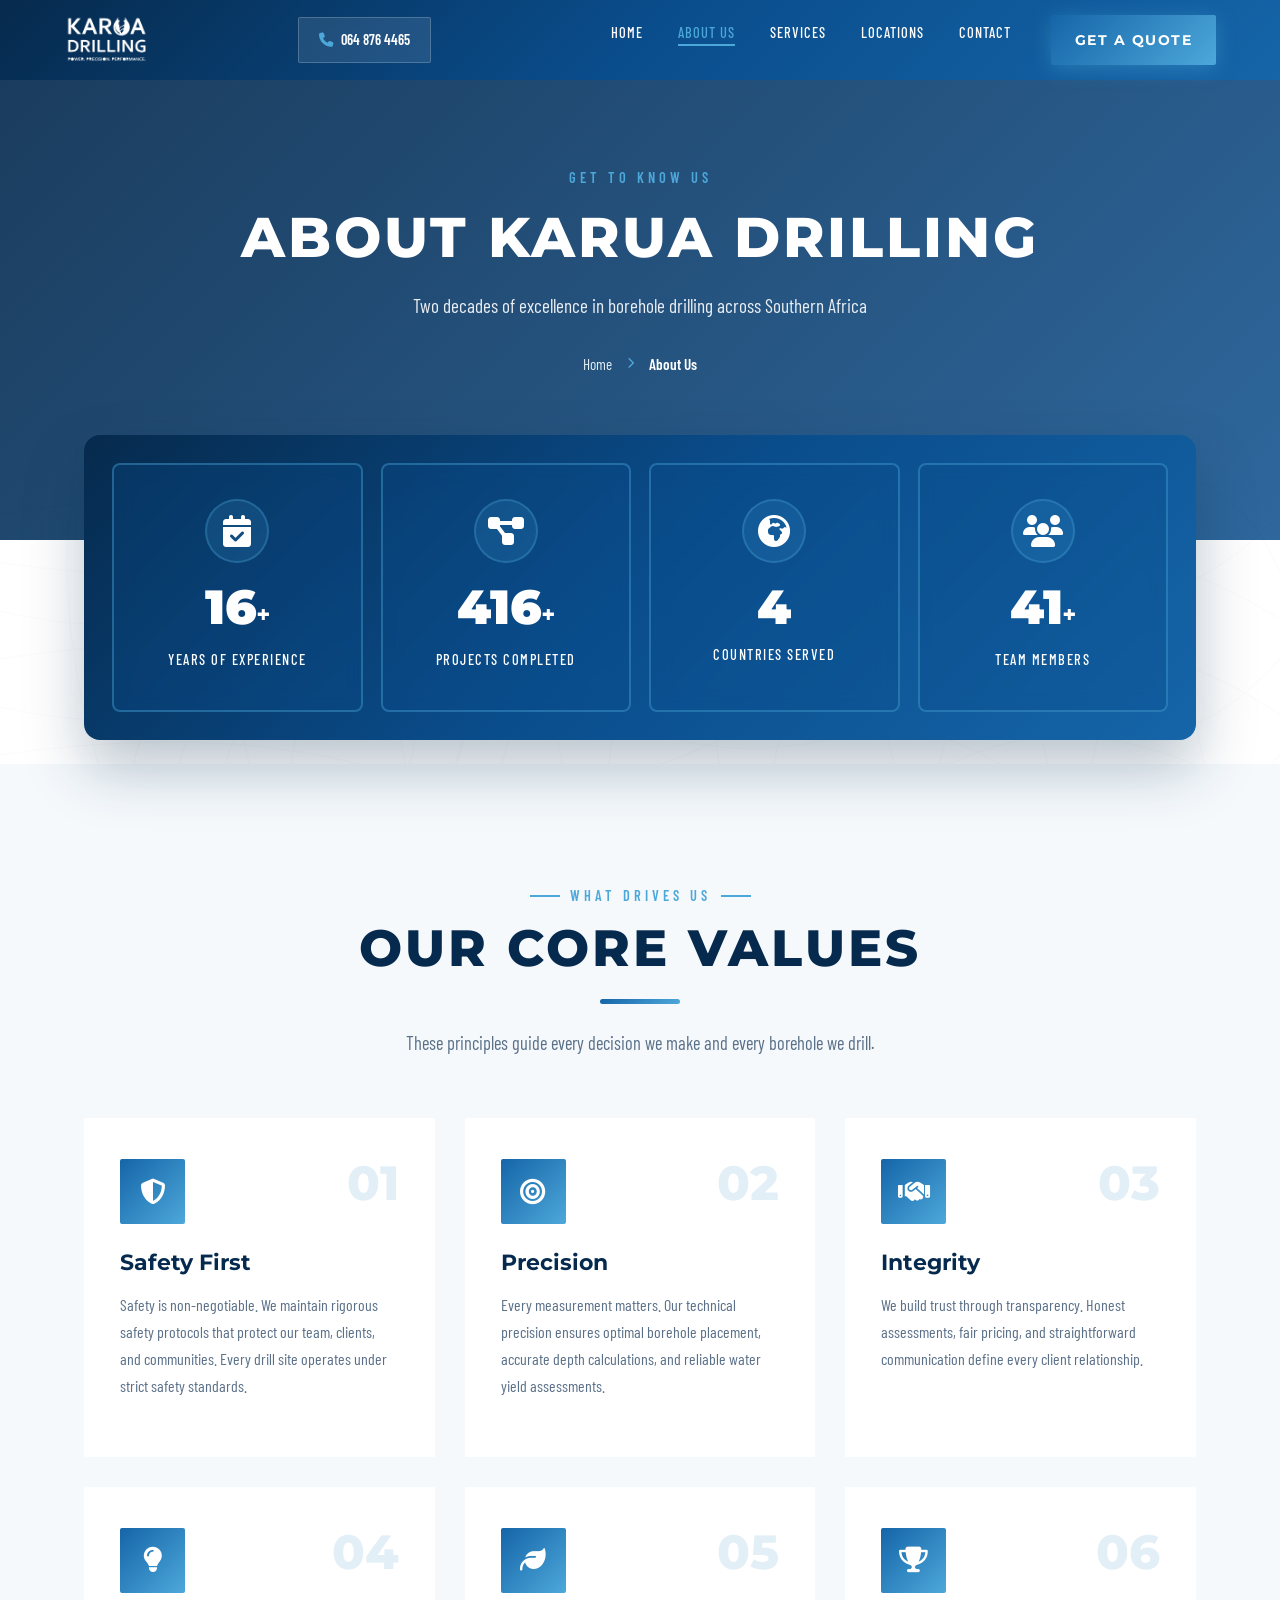
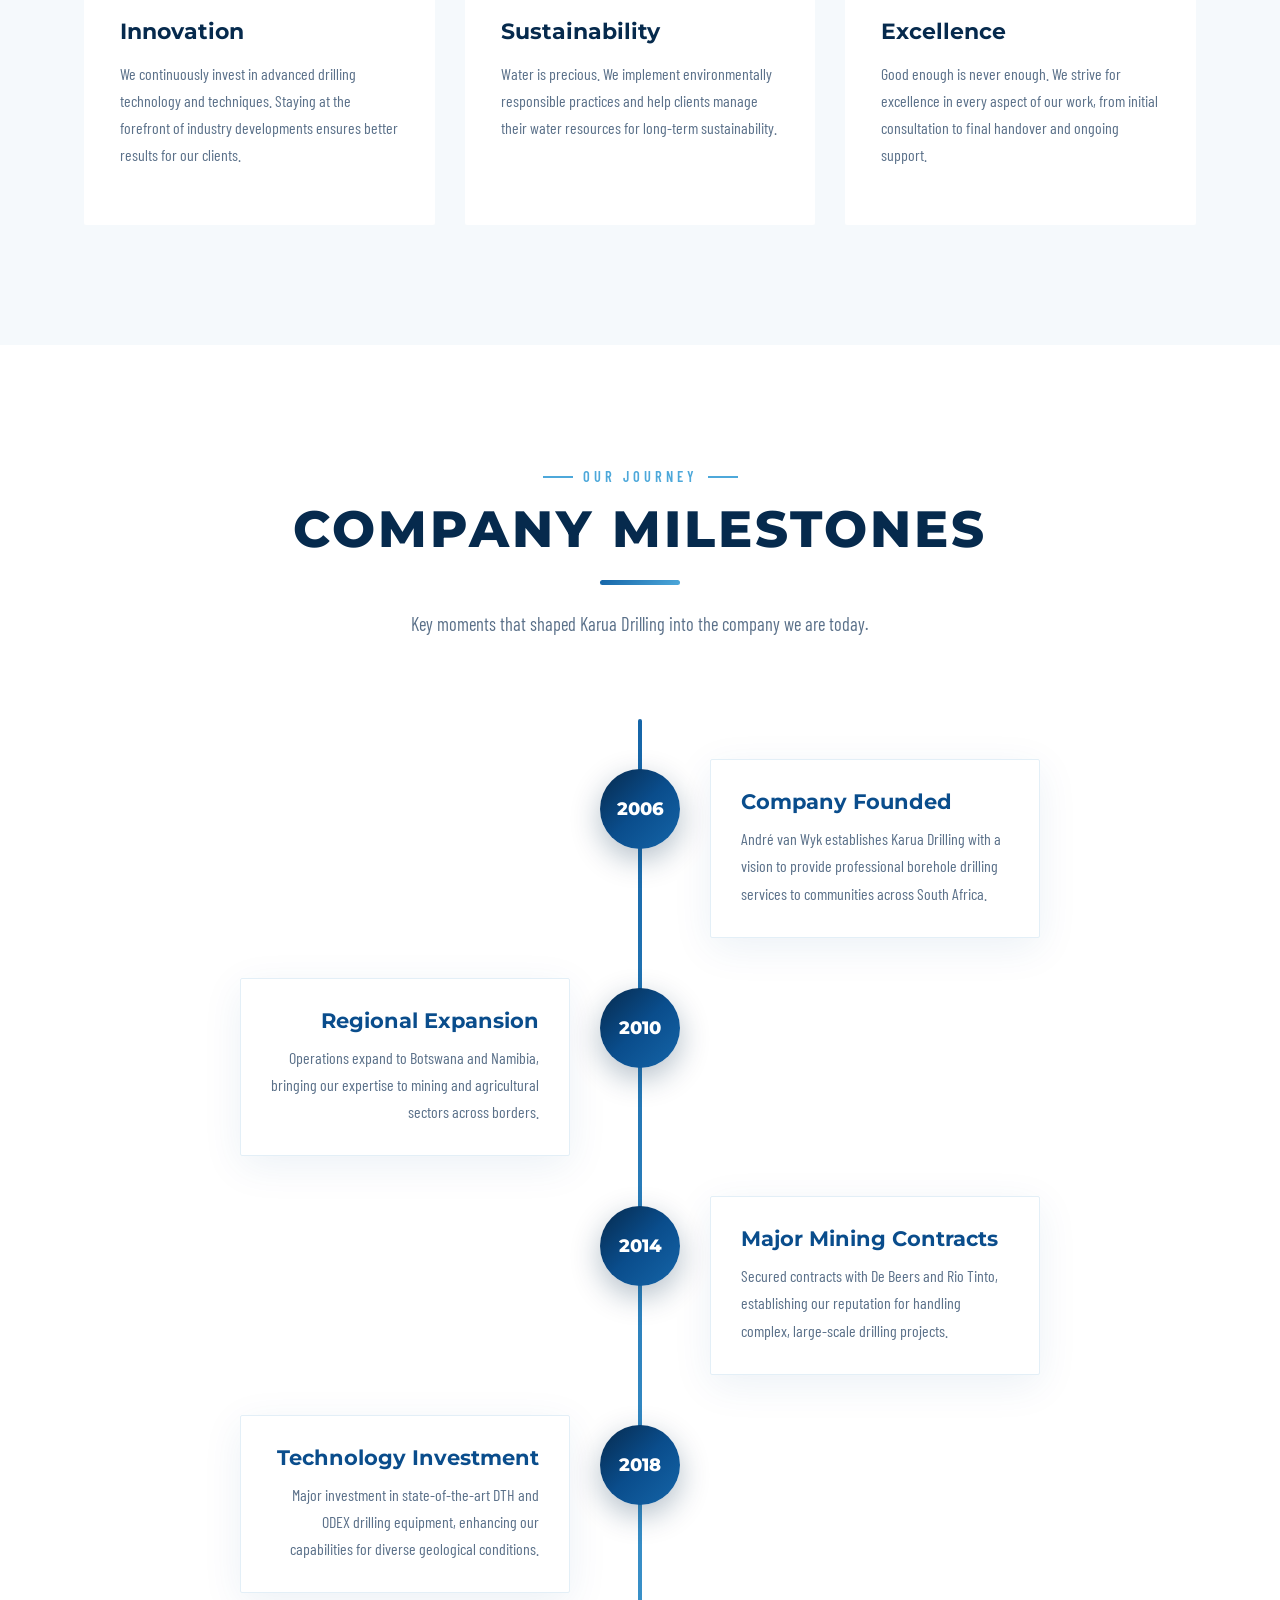
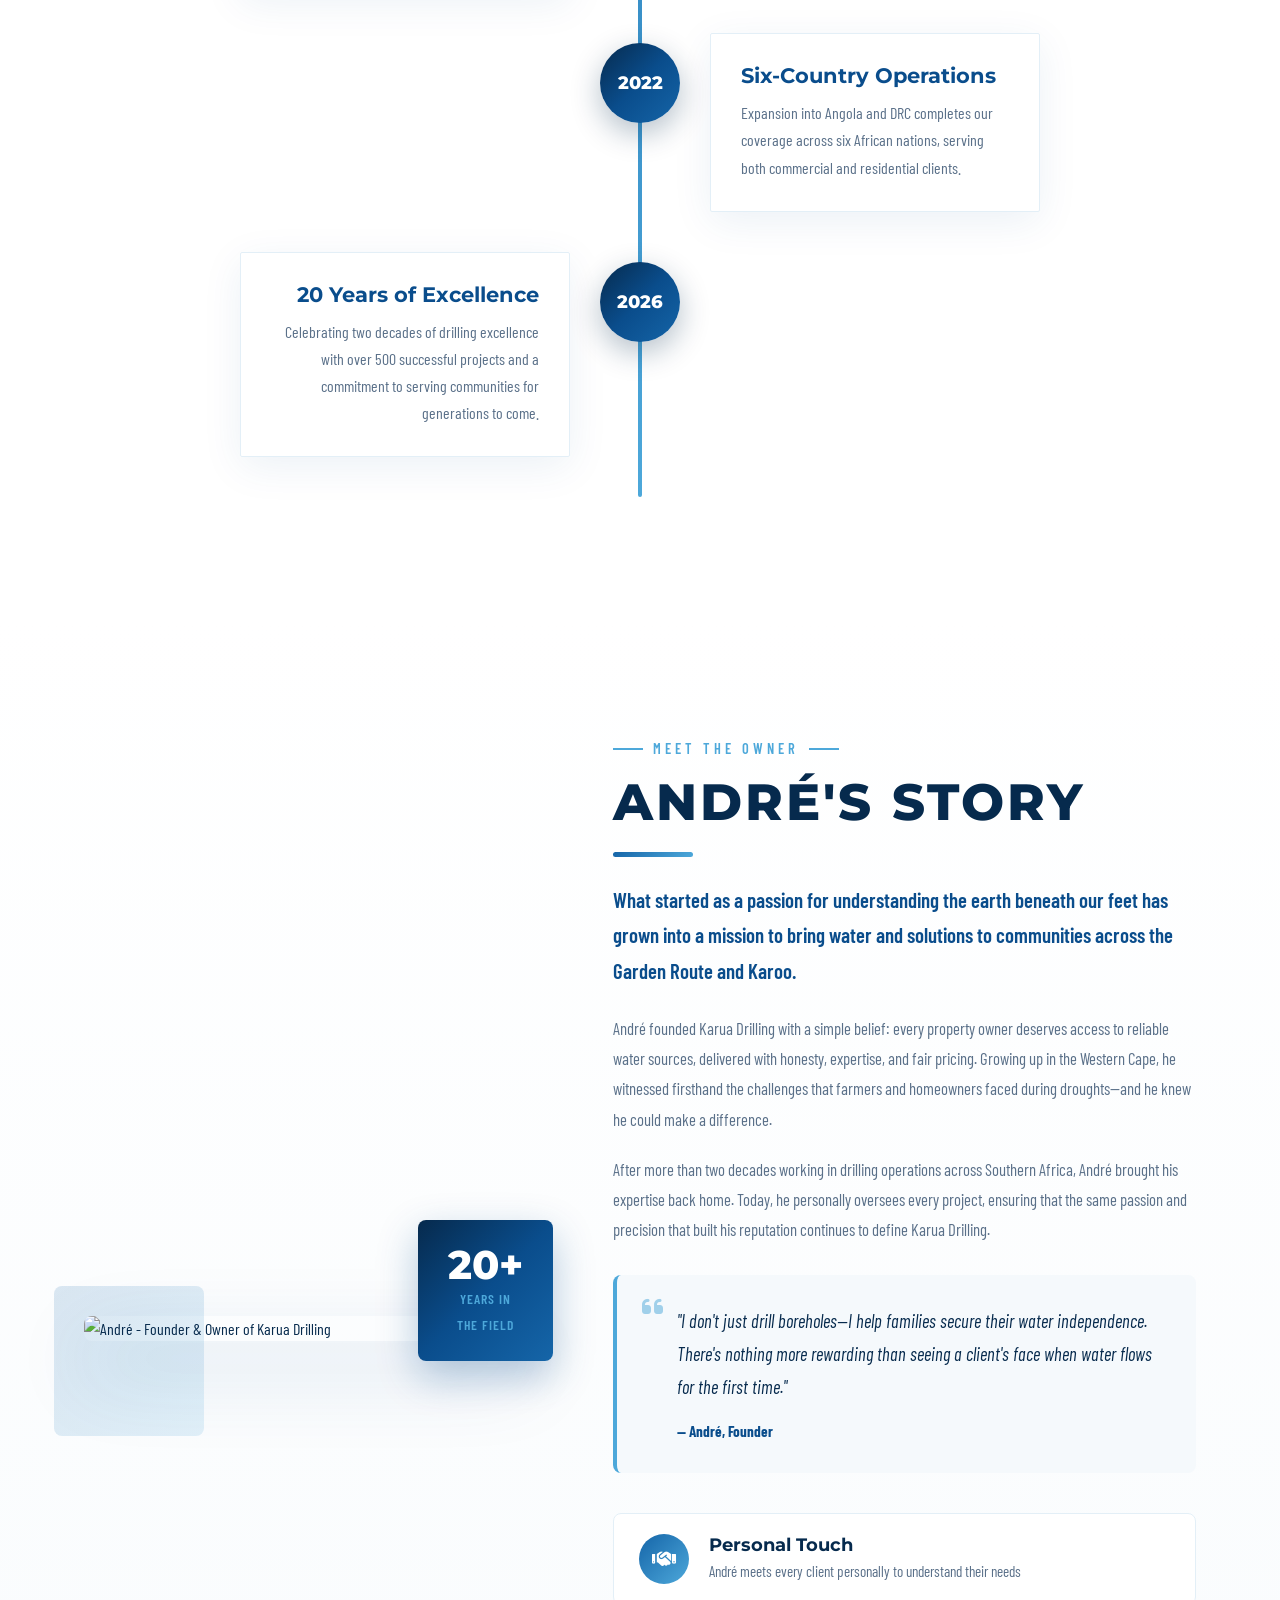
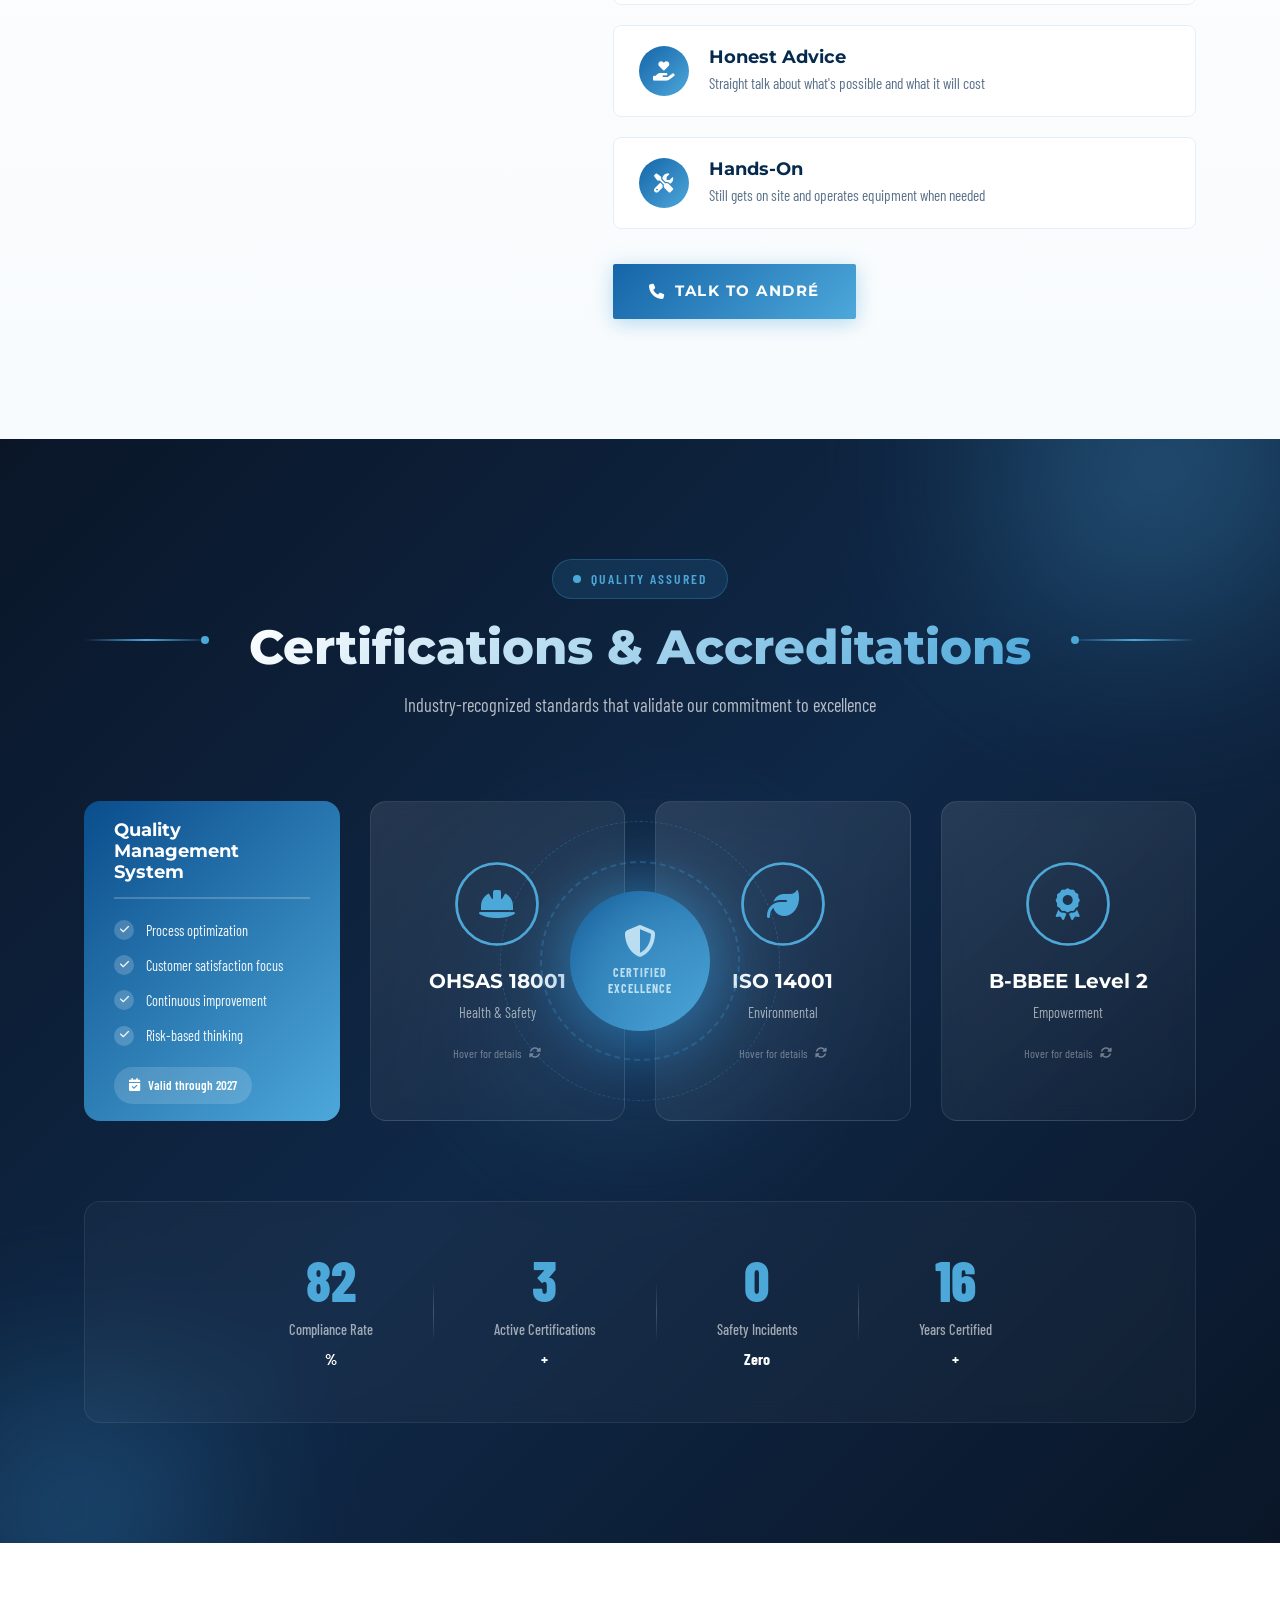
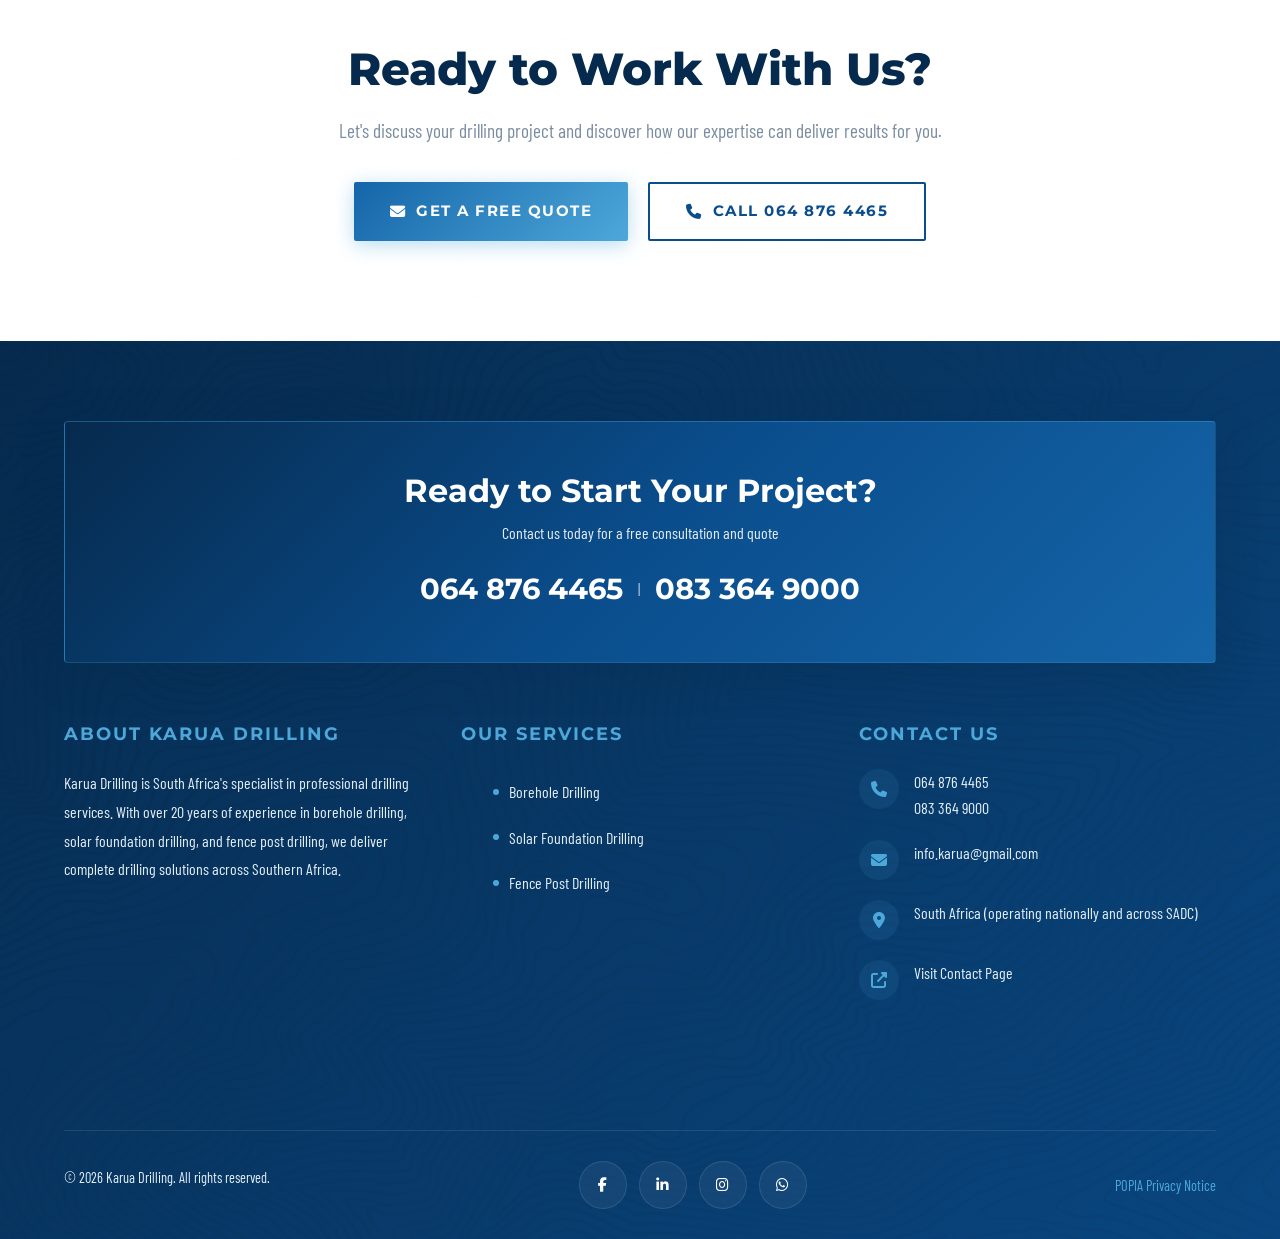
==== commit cfd3c1e4: "Add noindex robots meta to keep site out of search engines Co-Authored-By: Claude Fable 5 <noreply@a" ====
--- a/about.html
+++ b/about.html
@@ -26,7 +26,7 @@
     <!-- Primary SEO Meta Tags -->
     <meta name="description" content="About Karua Drilling - 20+ years of professional borehole drilling expertise across Southern Africa. Meet our team, learn our story, and discover why we're South Africa's trusted drilling specialists.">
     <meta name="keywords" content="about Karua Drilling, borehole drilling company, drilling experts South Africa, borehole specialists, André van Wyk, drilling team">
-    <meta name="robots" content="index, follow">
+    <meta name="robots" content="noindex, nofollow">
     <meta name="author" content="Karua Drilling (Pty) Ltd">
     
     <!-- Geo-Location Meta Tags -->
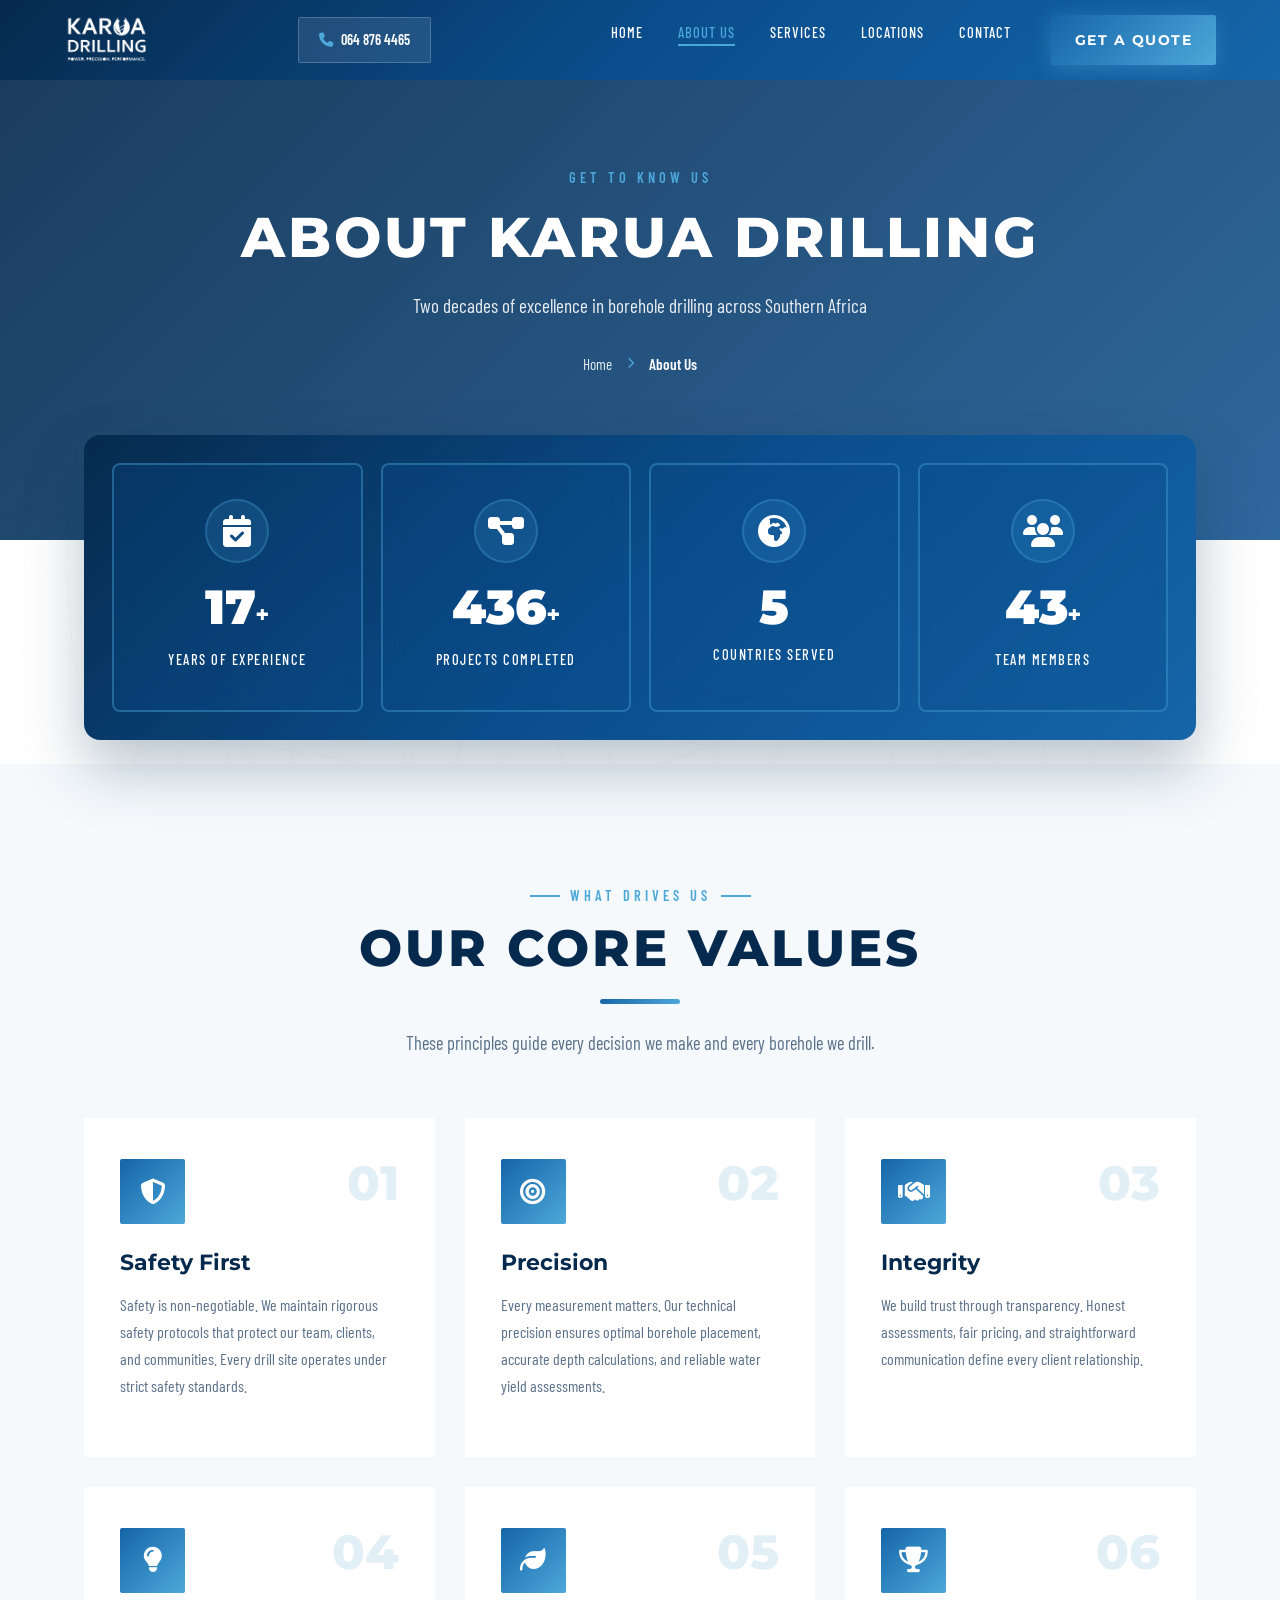
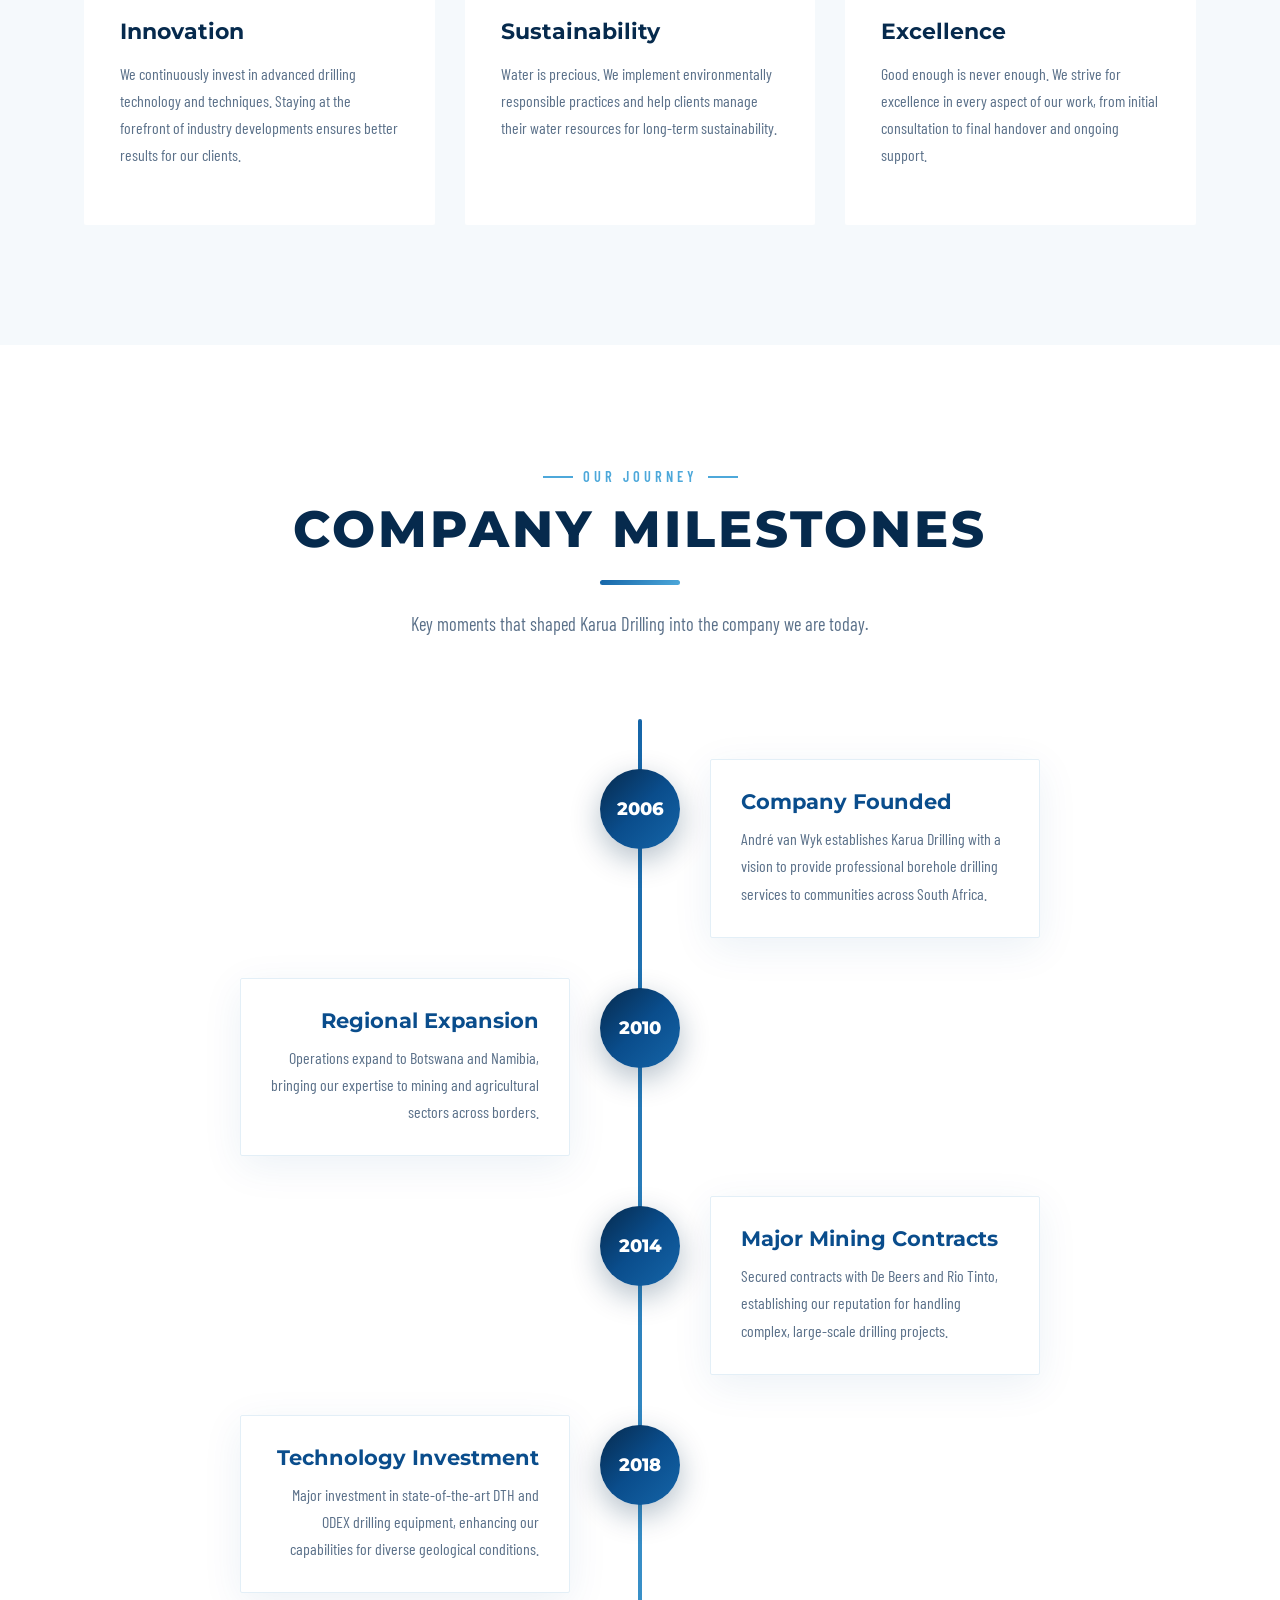
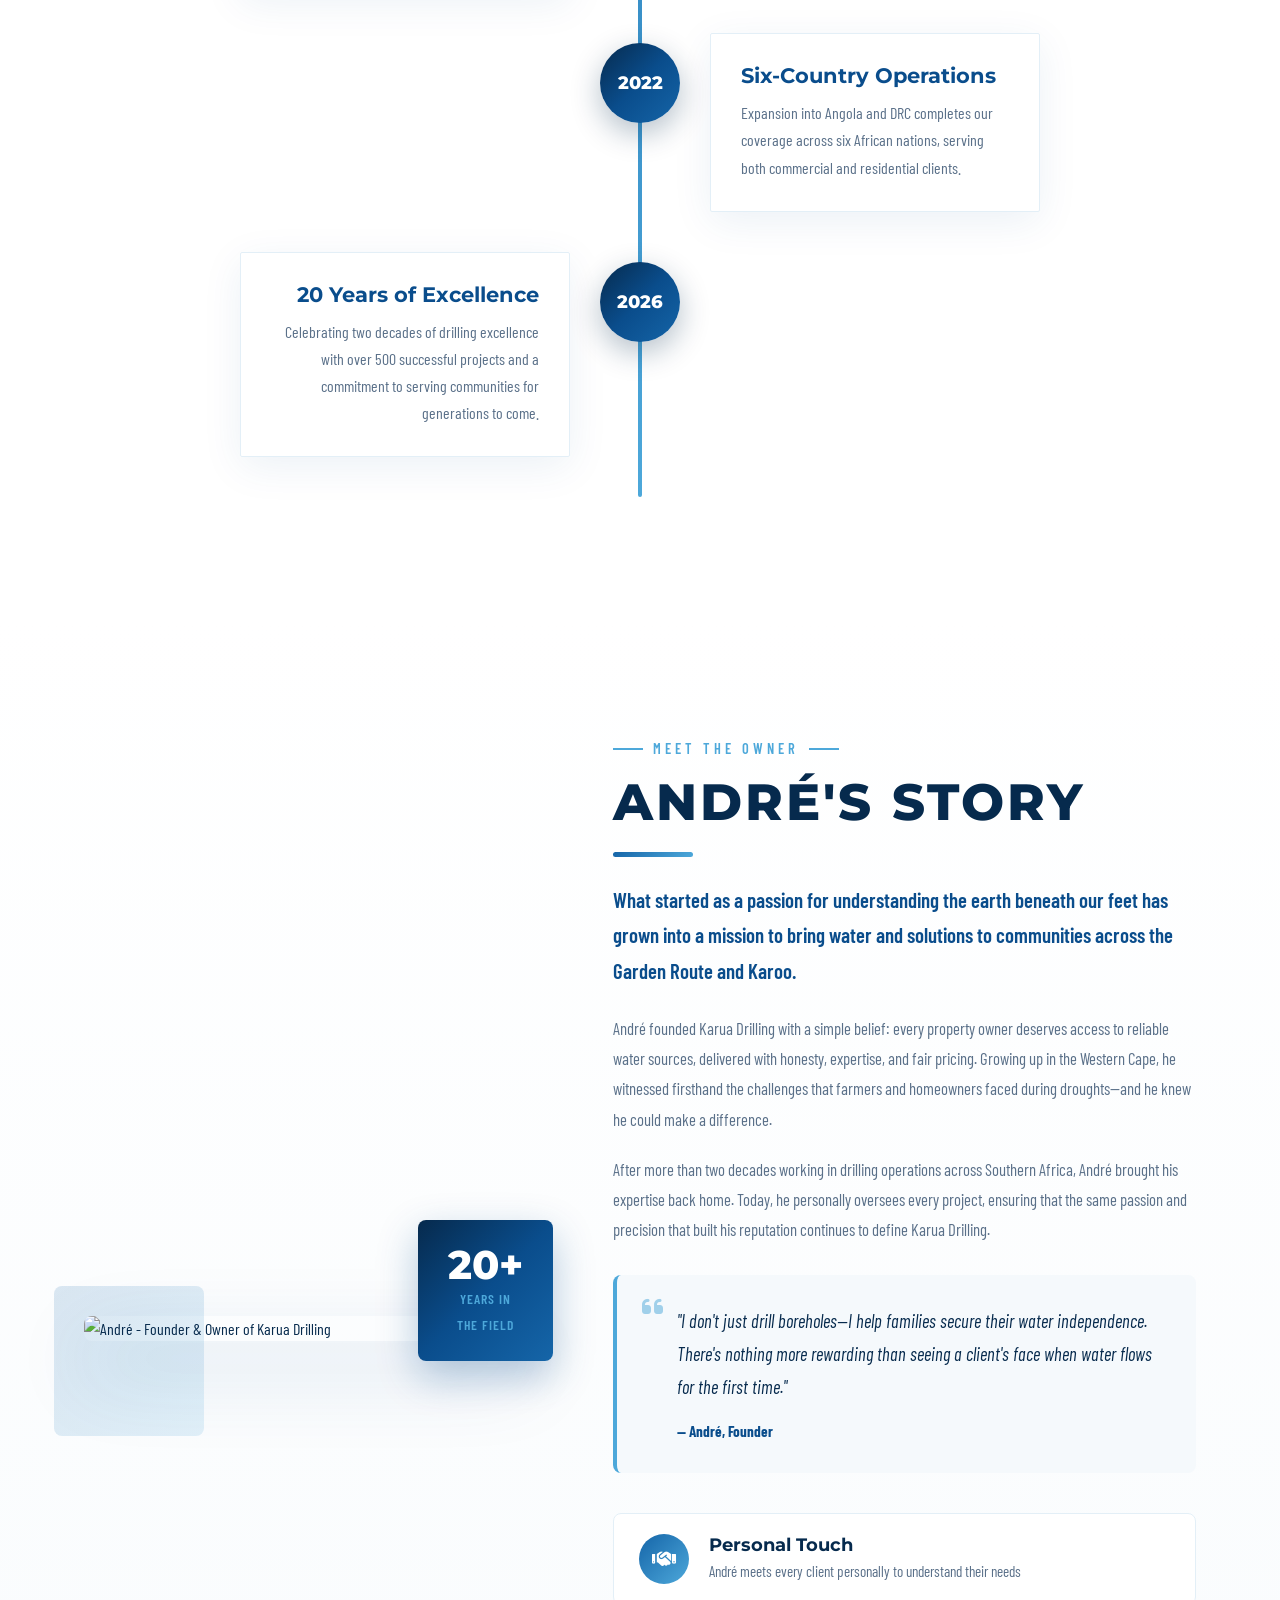
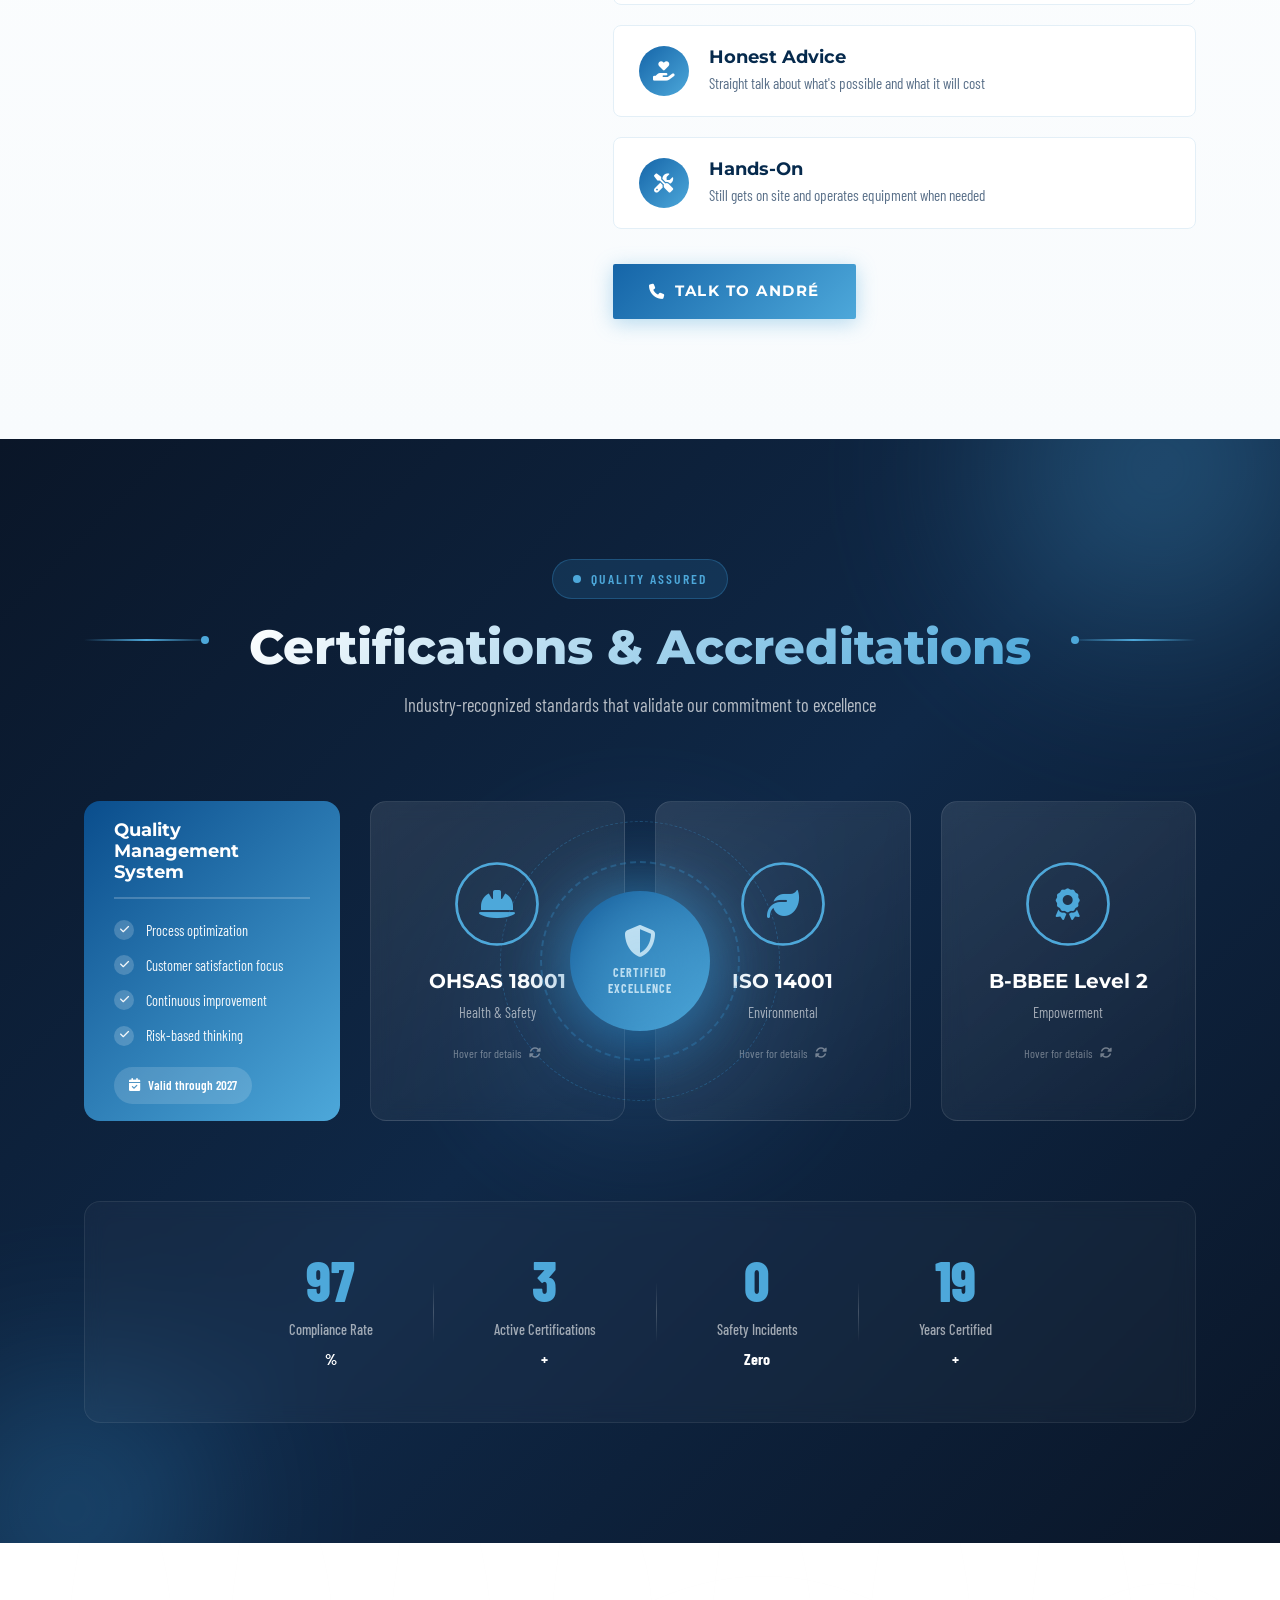
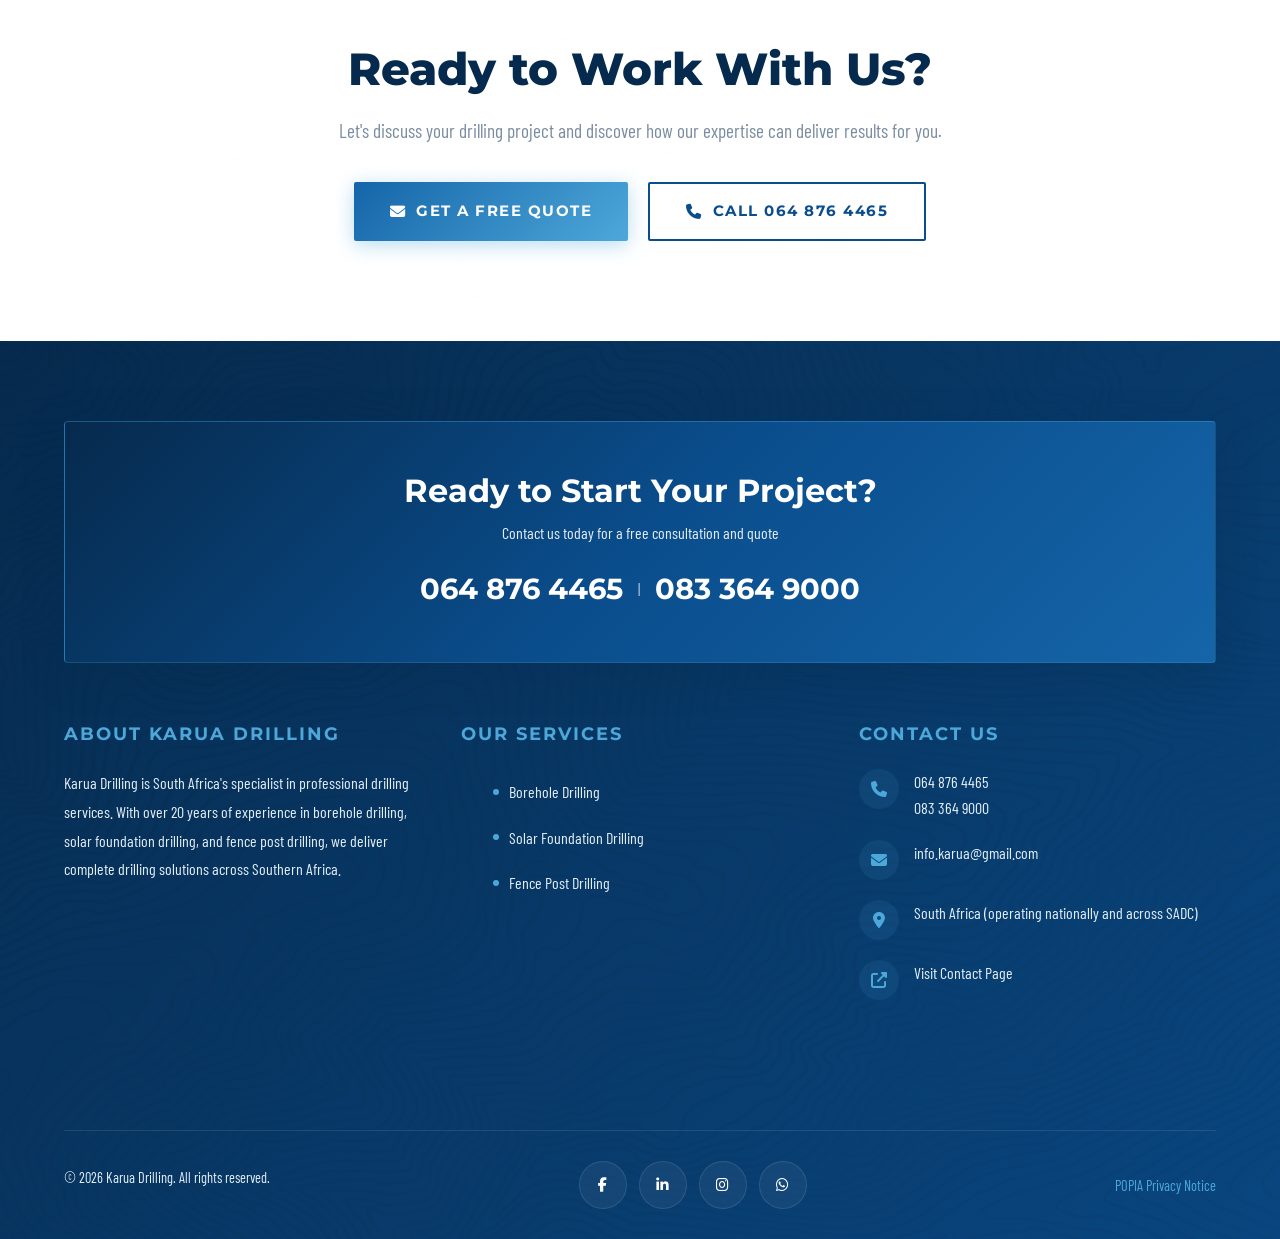
==== commit 67b51c6f: "Block search engine indexing Add <meta name="robots" content="noindex, nofollow, noarchive, nosnippe" ====
--- a/about.html
+++ b/about.html
@@ -26,7 +26,7 @@
     <!-- Primary SEO Meta Tags -->
     <meta name="description" content="About Karua Drilling - 20+ years of professional borehole drilling expertise across Southern Africa. Meet our team, learn our story, and discover why we're South Africa's trusted drilling specialists.">
     <meta name="keywords" content="about Karua Drilling, borehole drilling company, drilling experts South Africa, borehole specialists, André van Wyk, drilling team">
-    <meta name="robots" content="noindex, nofollow">
+    <meta name="robots" content="noindex, nofollow, noarchive, nosnippet, noimageindex">
     <meta name="author" content="Karua Drilling (Pty) Ltd">
     
     <!-- Geo-Location Meta Tags -->
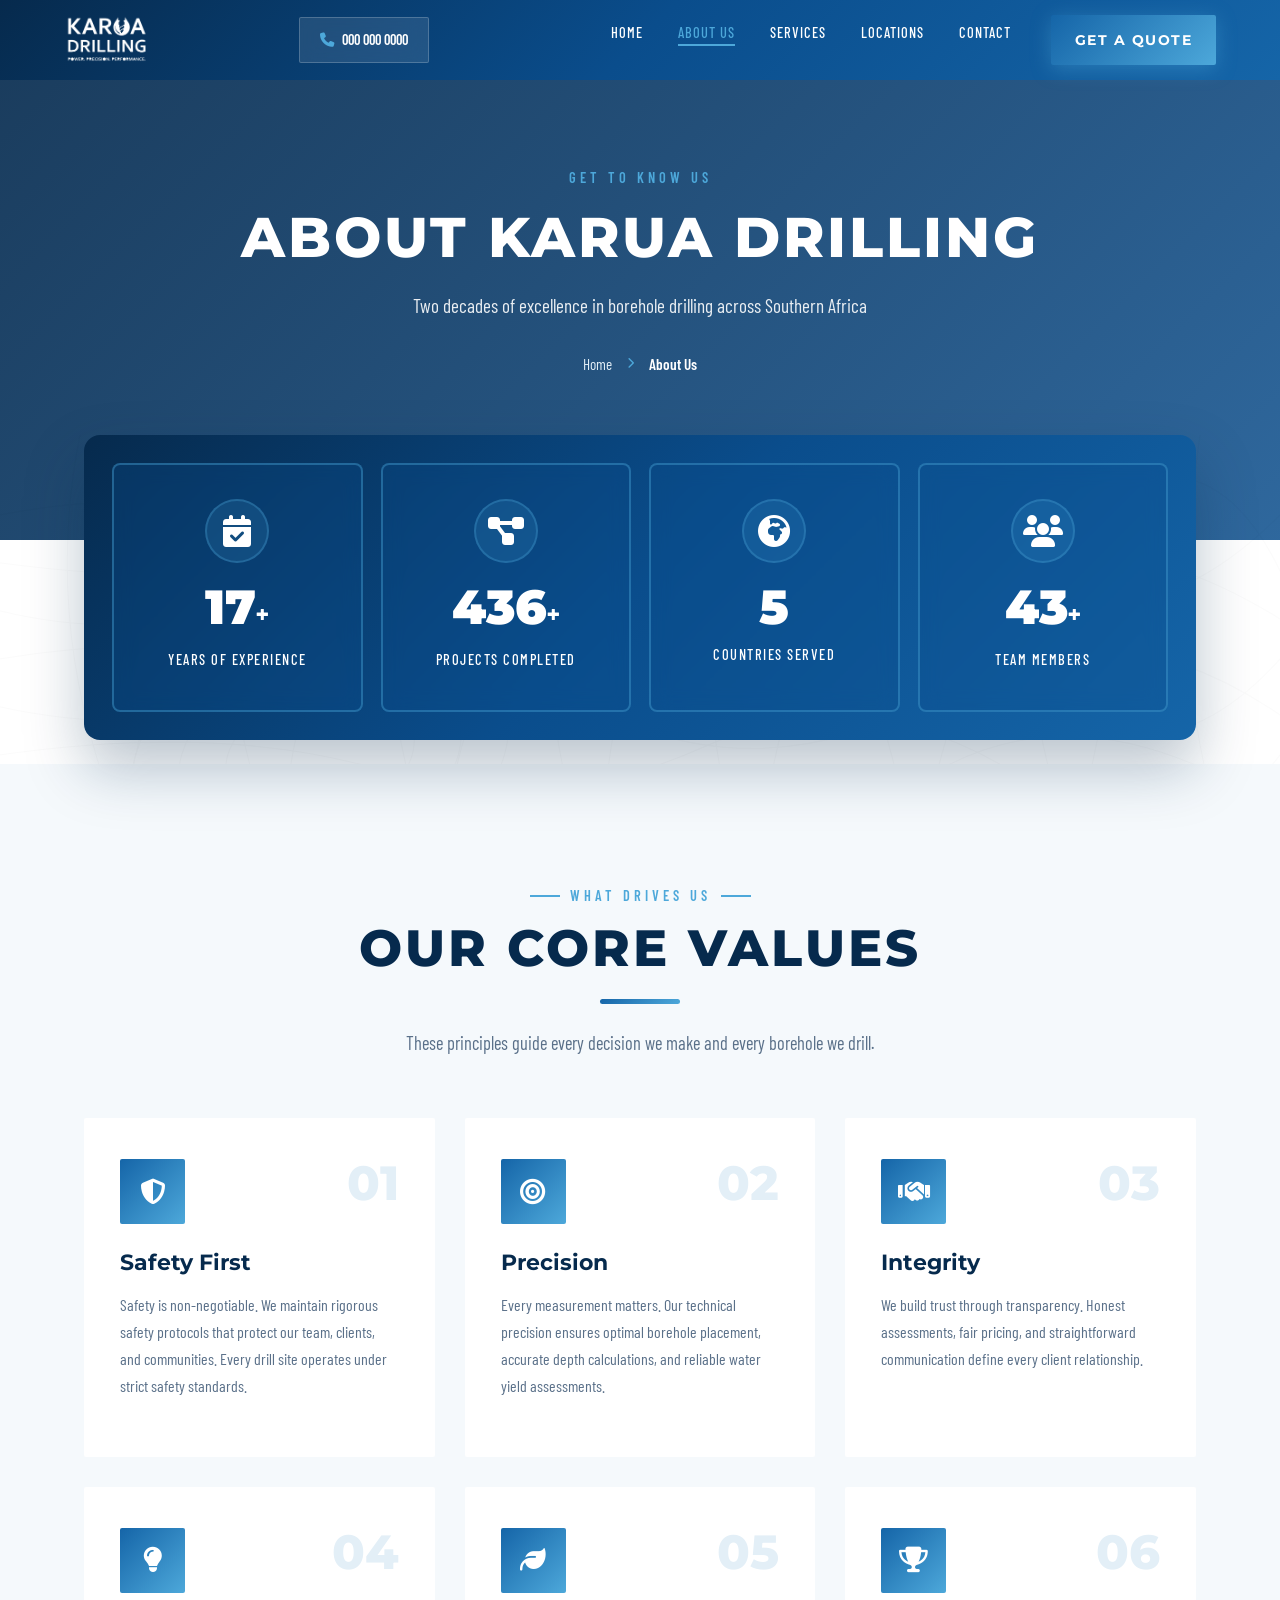
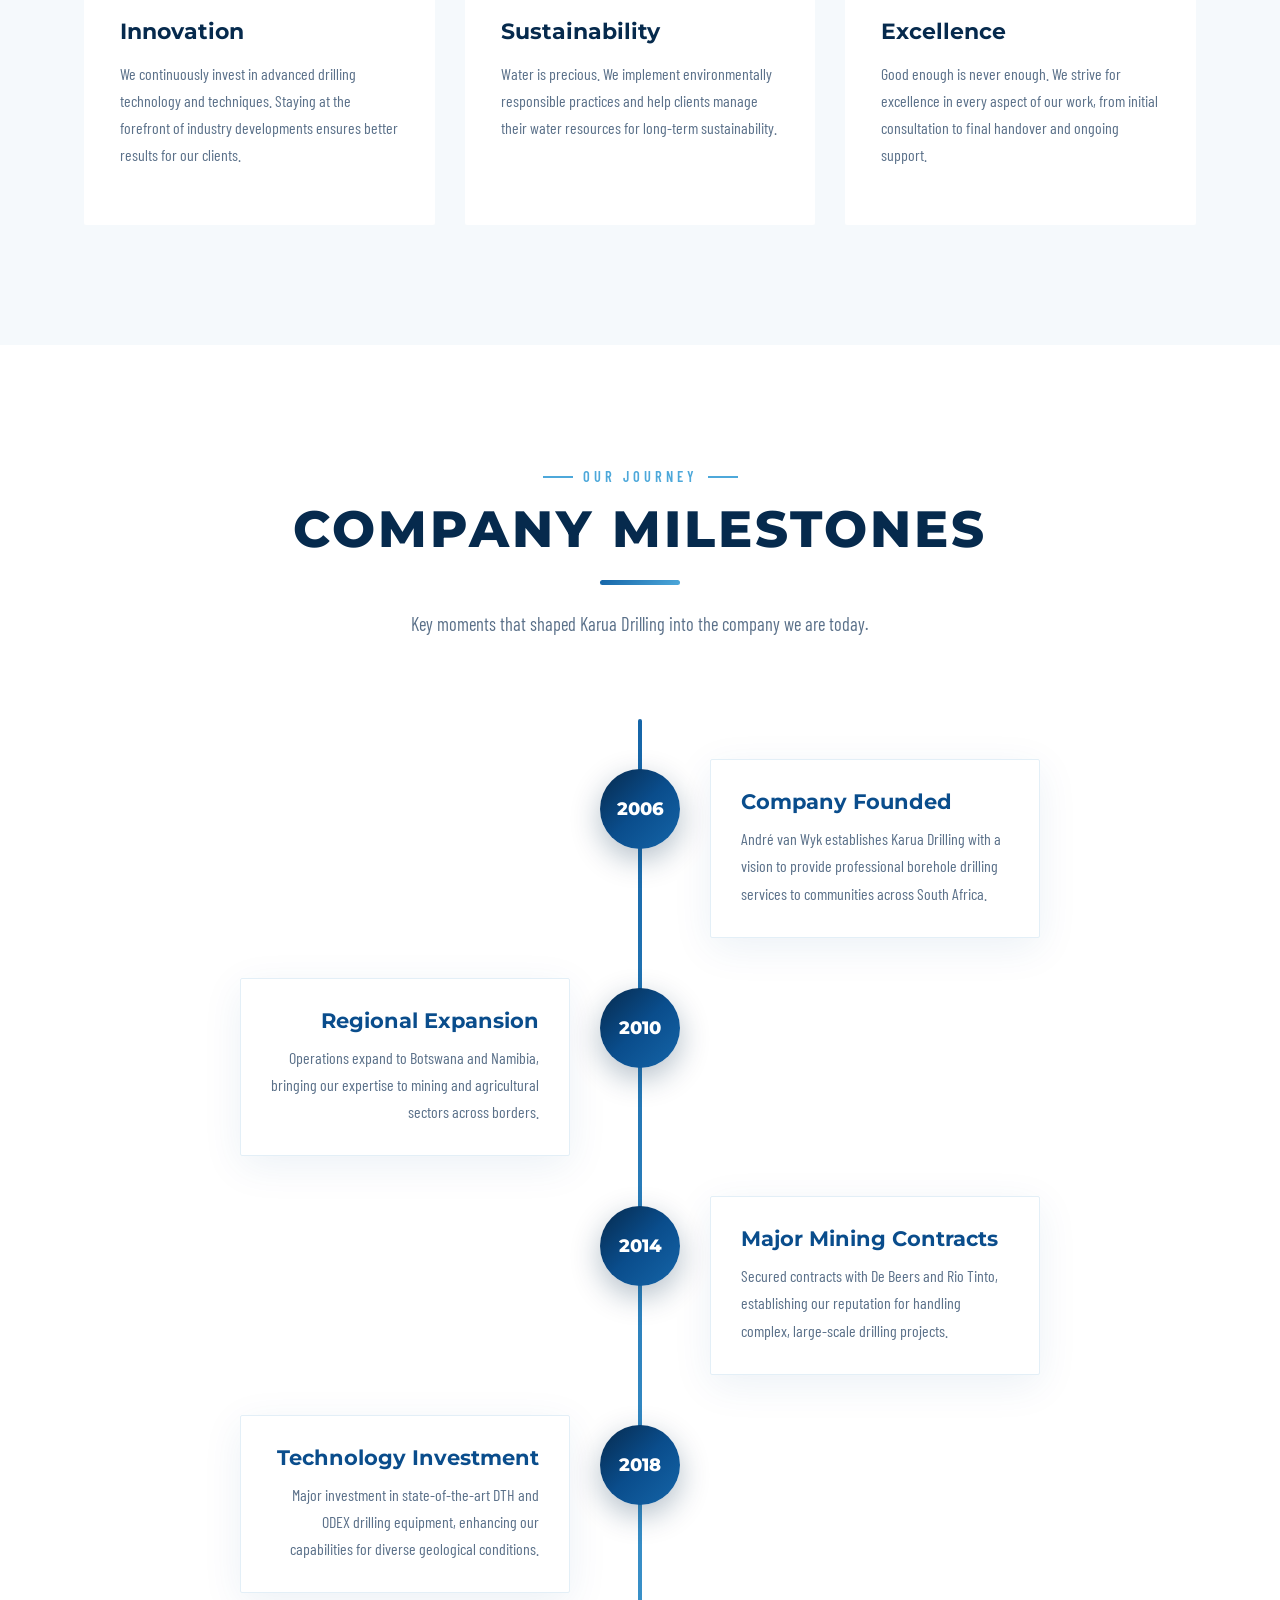
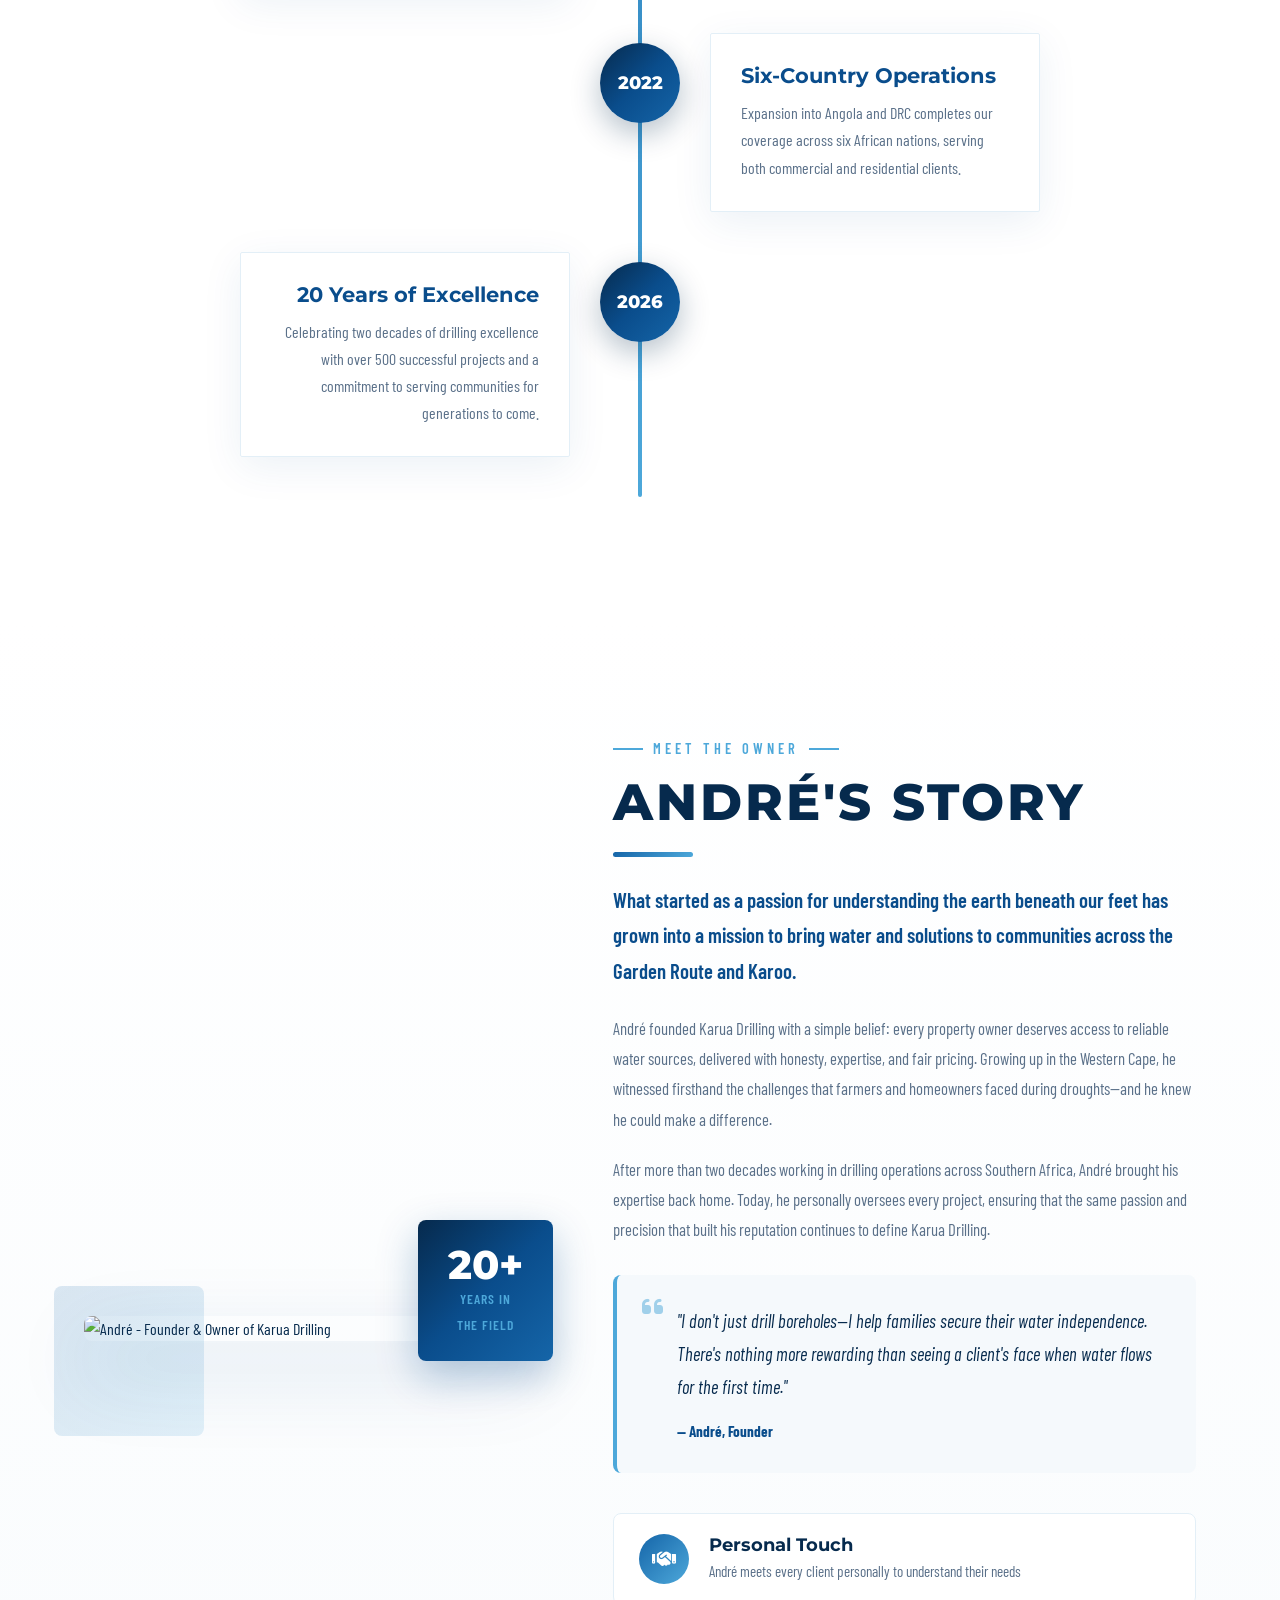
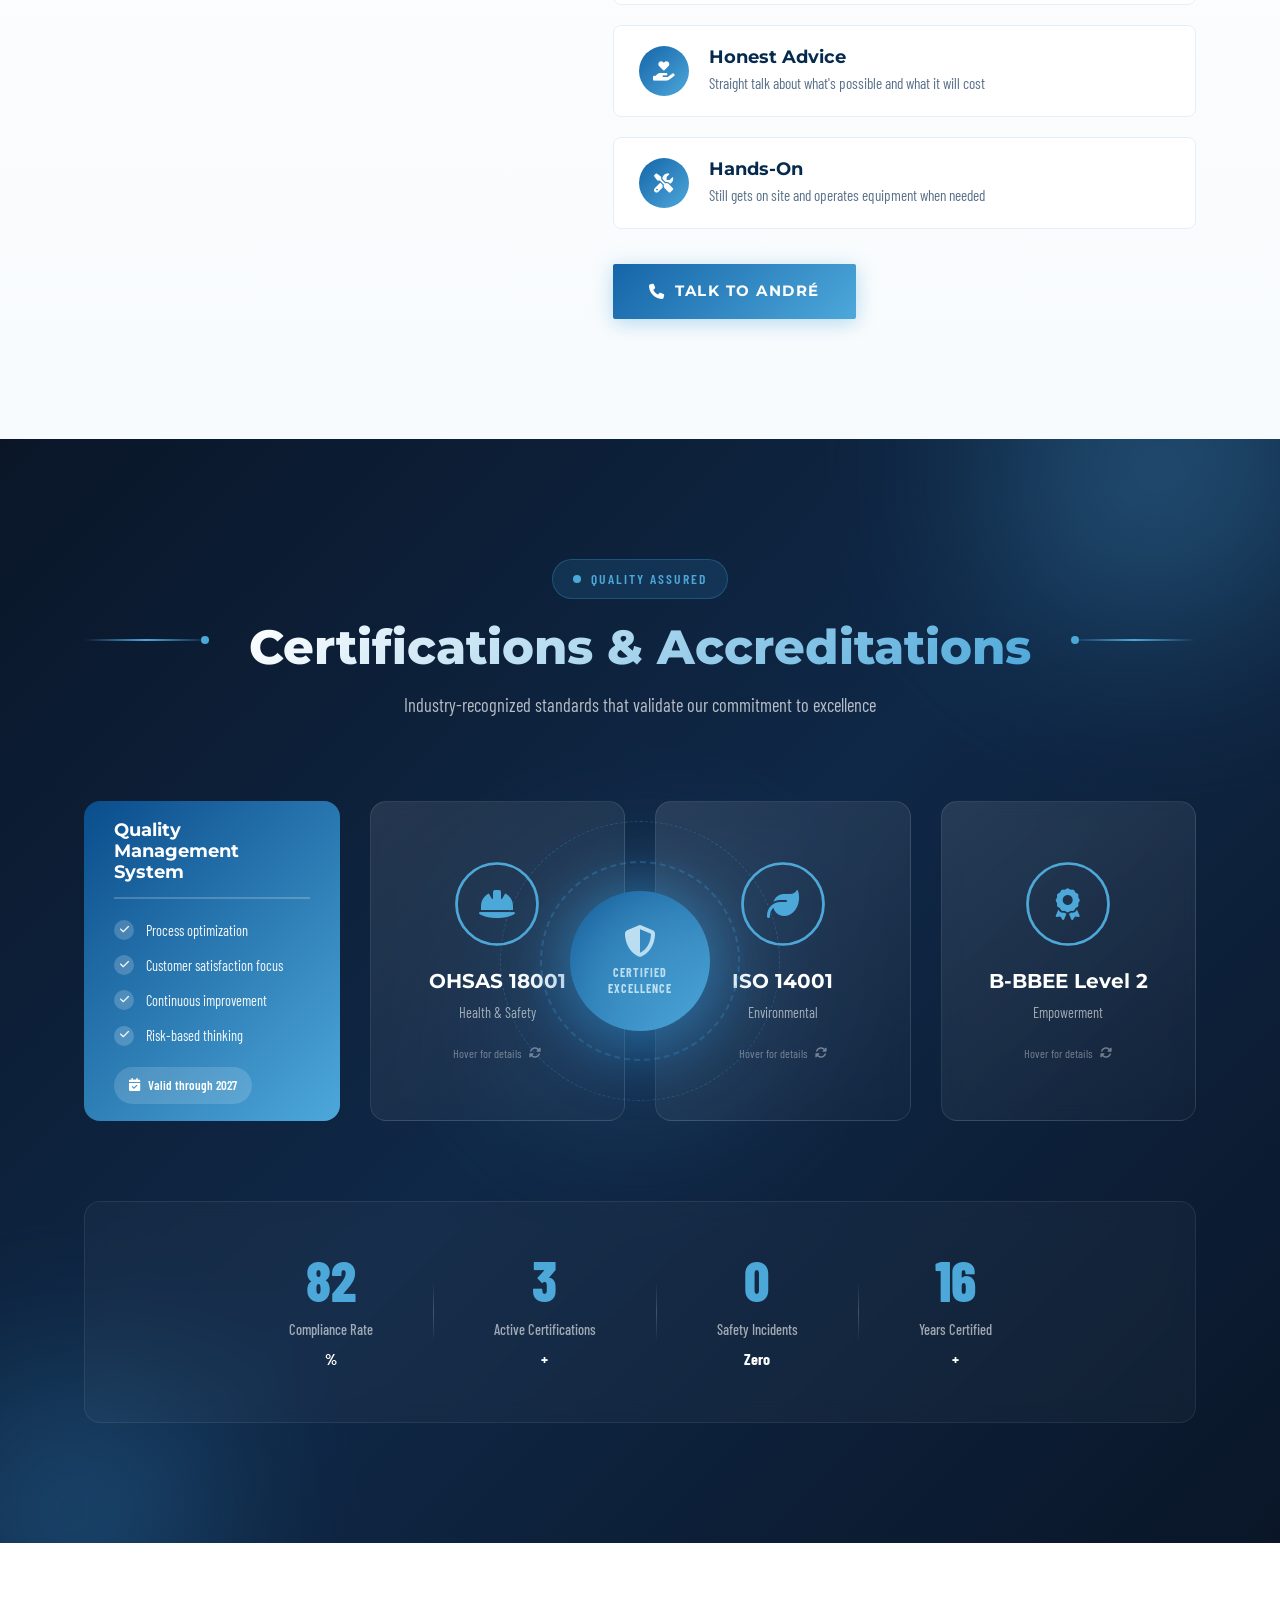
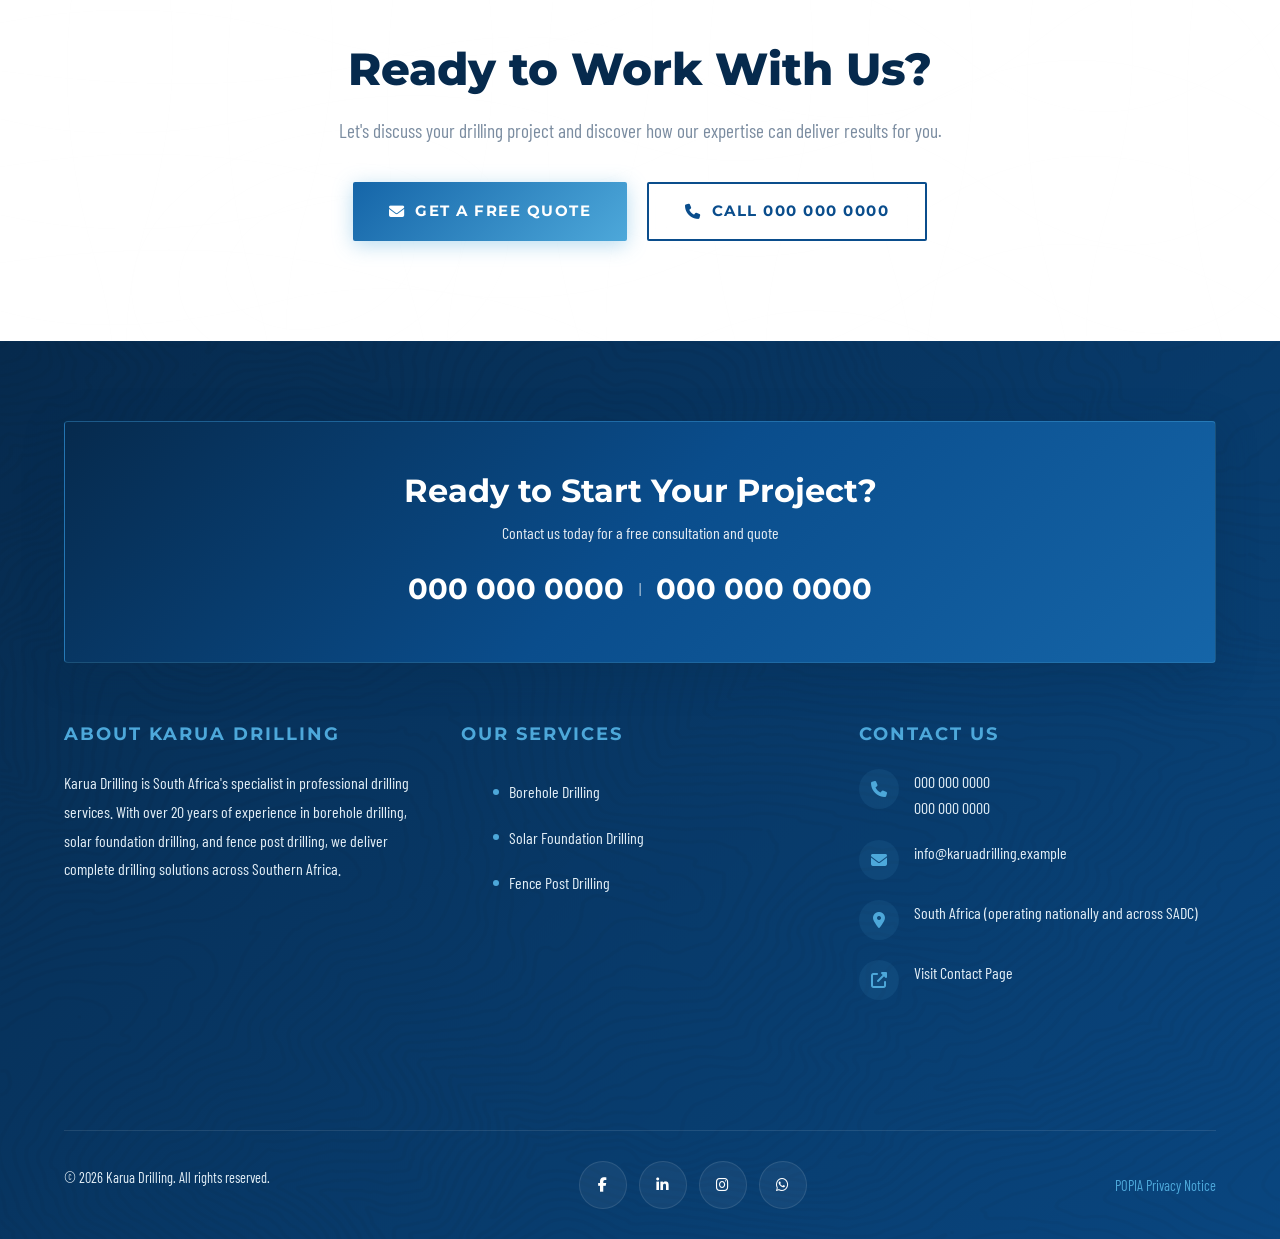
==== commit 620e50db: "Replace the client's contact details with demo data This build is a design build, not the company's " ====
--- a/about.html
+++ b/about.html
@@ -99,9 +99,9 @@
                 <img src="images/logo.png" alt="Karua Drilling - Power. Precision. Performance." class="logo-img">
             </a>
             
-            <a href="tel:+27648764465" class="header-phone">
+            <a href="tel:+270000000000" class="header-phone">
                 <i class="fas fa-phone"></i>
-                <span>064 876 4465</span>
+                <span>000 000 0000</span>
             </a>
             
             <nav class="nav">
@@ -133,8 +133,8 @@
             <a href="index.html#methods"><i class="fas fa-tools"></i> Methods</a>
             <a href="contact.html"><i class="fas fa-envelope"></i> Contact</a>
         </div>
-        <a href="tel:+27648764465" class="btn btn-outline">
-            <i class="fas fa-phone"></i> 064 876 4465
+        <a href="tel:+270000000000" class="btn btn-outline">
+            <i class="fas fa-phone"></i> 000 000 0000
         </a>
         <a href="contact.html" class="btn btn-primary">
             <i class="fas fa-paper-plane"></i> Get a Quote
@@ -681,7 +681,7 @@
                     <p>Let's discuss your drilling project and discover how our expertise can deliver results for you.</p>
                     <div class="about-cta-buttons">
                         <a href="index.html#contact" class="btn btn-primary"><i class="fas fa-envelope"></i> Get a Free Quote</a>
-                        <a href="tel:+27648764465" class="btn btn-outline"><i class="fas fa-phone"></i> Call 064 876 4465</a>
+                        <a href="tel:+270000000000" class="btn btn-outline"><i class="fas fa-phone"></i> Call 000 000 0000</a>
                     </div>
                 </div>
             </div>
@@ -700,9 +700,9 @@
             <h2>Ready to Start Your Project?</h2>
             <p>Contact us today for a free consultation and quote</p>
             <div class="footer-banner-phone">
-                <a href="tel:+27648764465">064 876 4465</a>
+                <a href="tel:+270000000000">000 000 0000</a>
                 <span>|</span>
-                <a href="tel:+27833649000">083 364 9000</a>
+                <a href="tel:+270000000000">000 000 0000</a>
             </div>
         </div>
         
@@ -726,13 +726,13 @@
                 <div class="footer-contact-item">
                     <i class="fas fa-phone"></i>
                     <div>
-                        <a href="tel:+27648764465">064 876 4465</a><br>
-                        <a href="tel:+27833649000">083 364 9000</a>
+                        <a href="tel:+270000000000">000 000 0000</a><br>
+                        <a href="tel:+270000000000">000 000 0000</a>
                     </div>
                 </div>
                 <div class="footer-contact-item">
                     <i class="fas fa-envelope"></i>
-                    <a href="mailto:info.karua@gmail.com">info.karua@gmail.com</a>
+                    <a href="mailto:info@karuadrilling.example">info@karuadrilling.example</a>
                 </div>
                 <div class="footer-contact-item">
                     <i class="fas fa-map-marker-alt"></i>
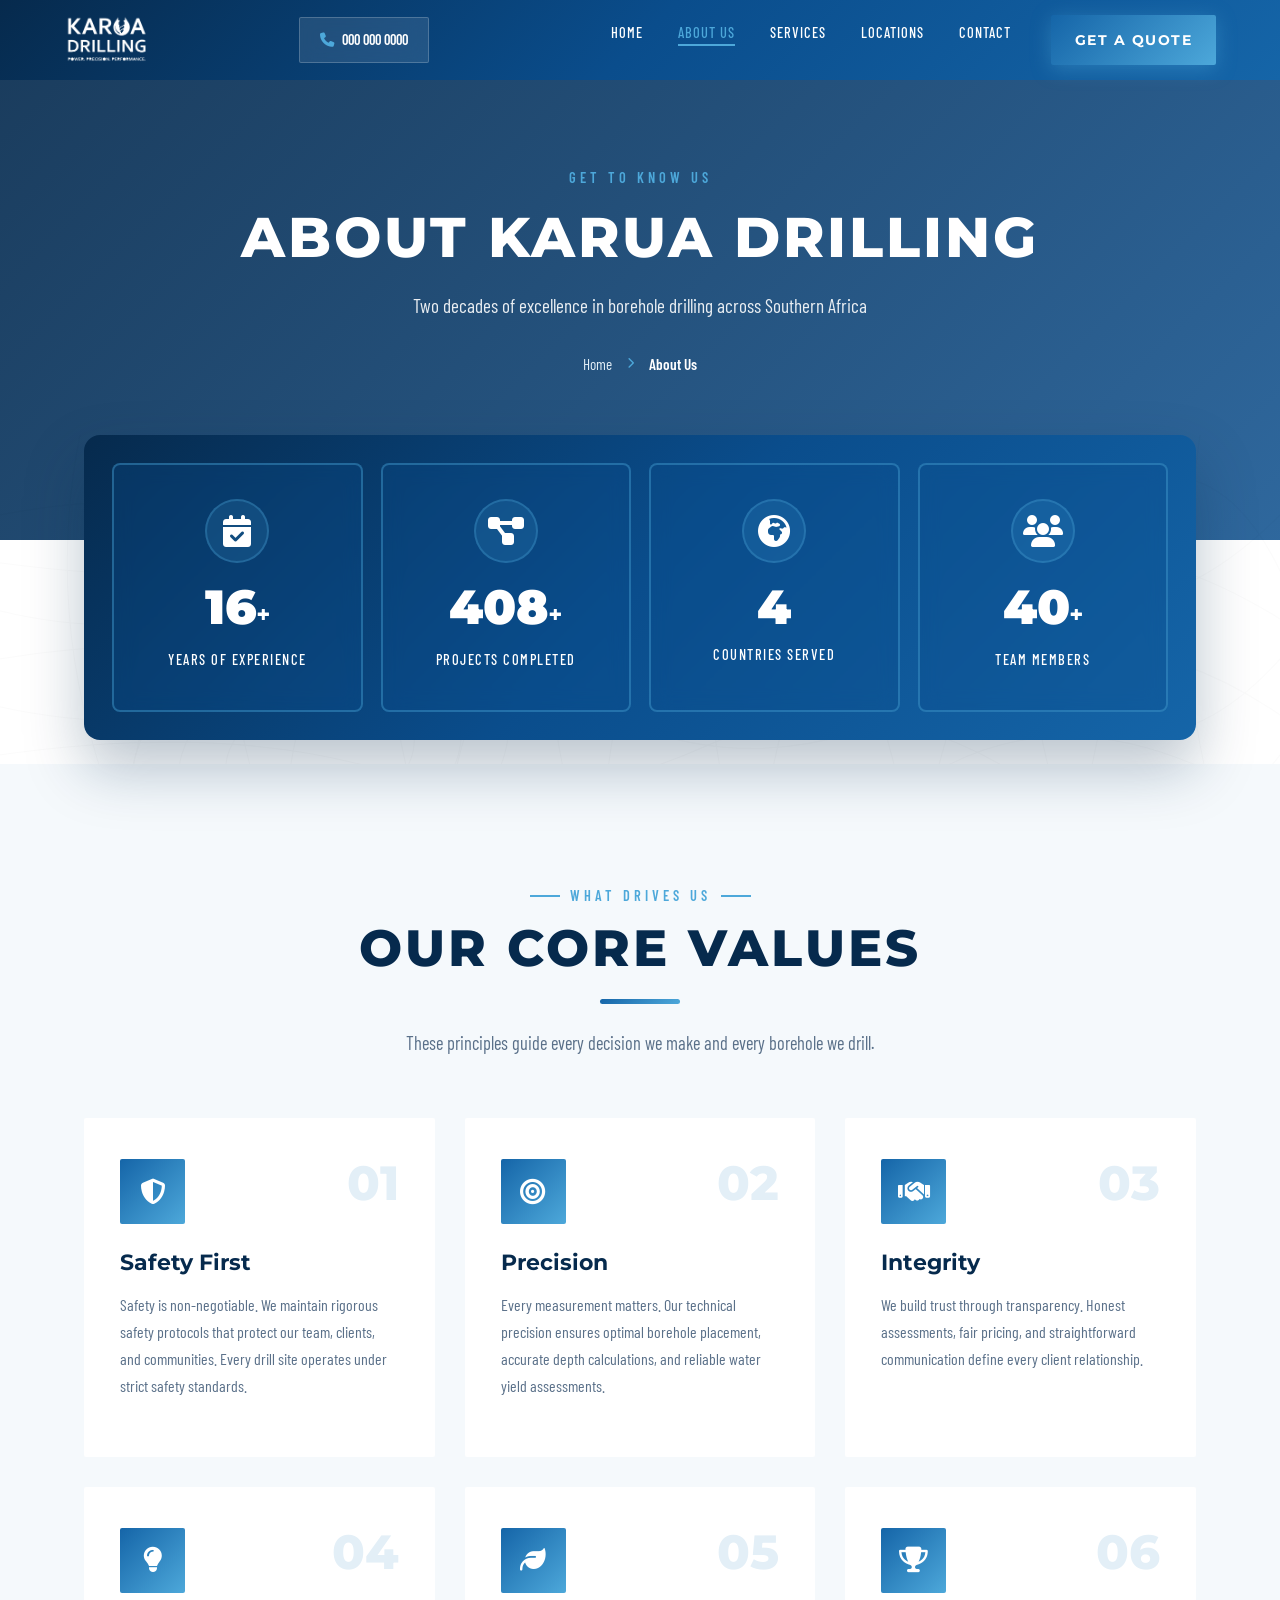
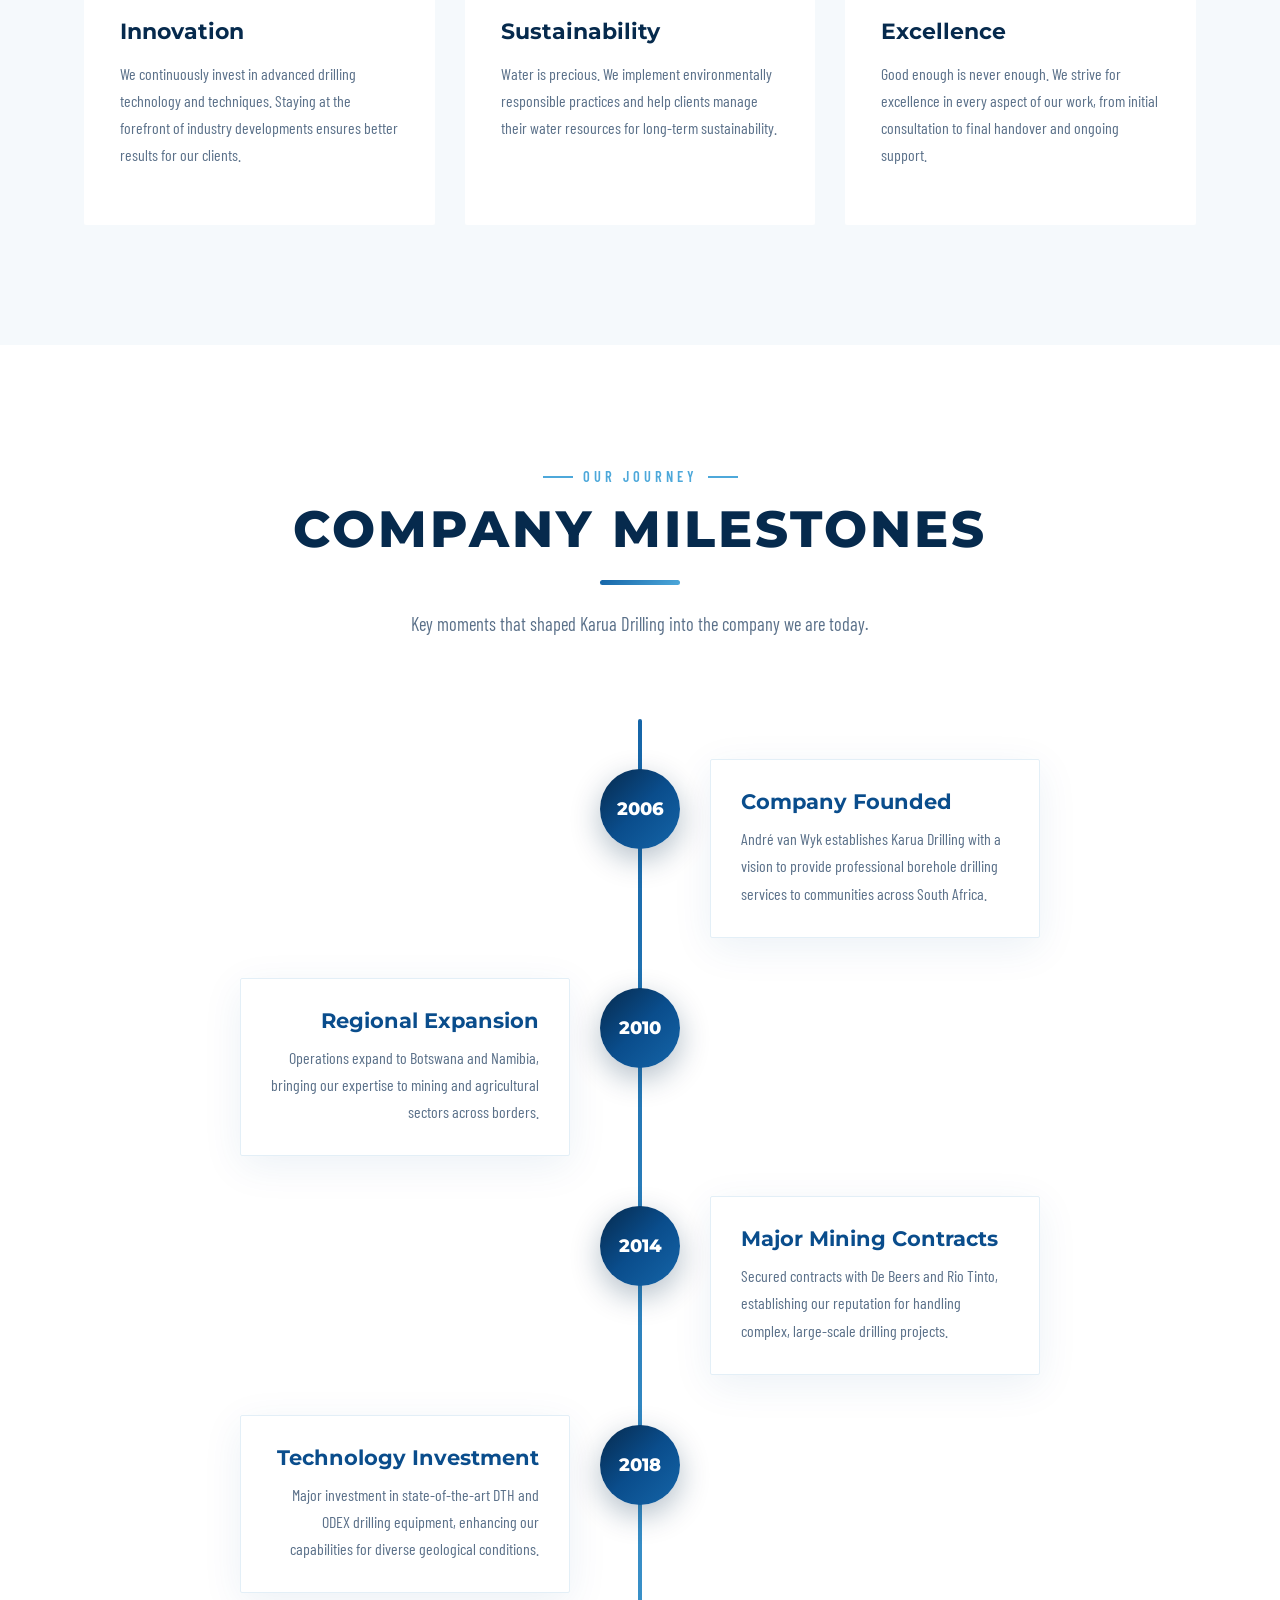
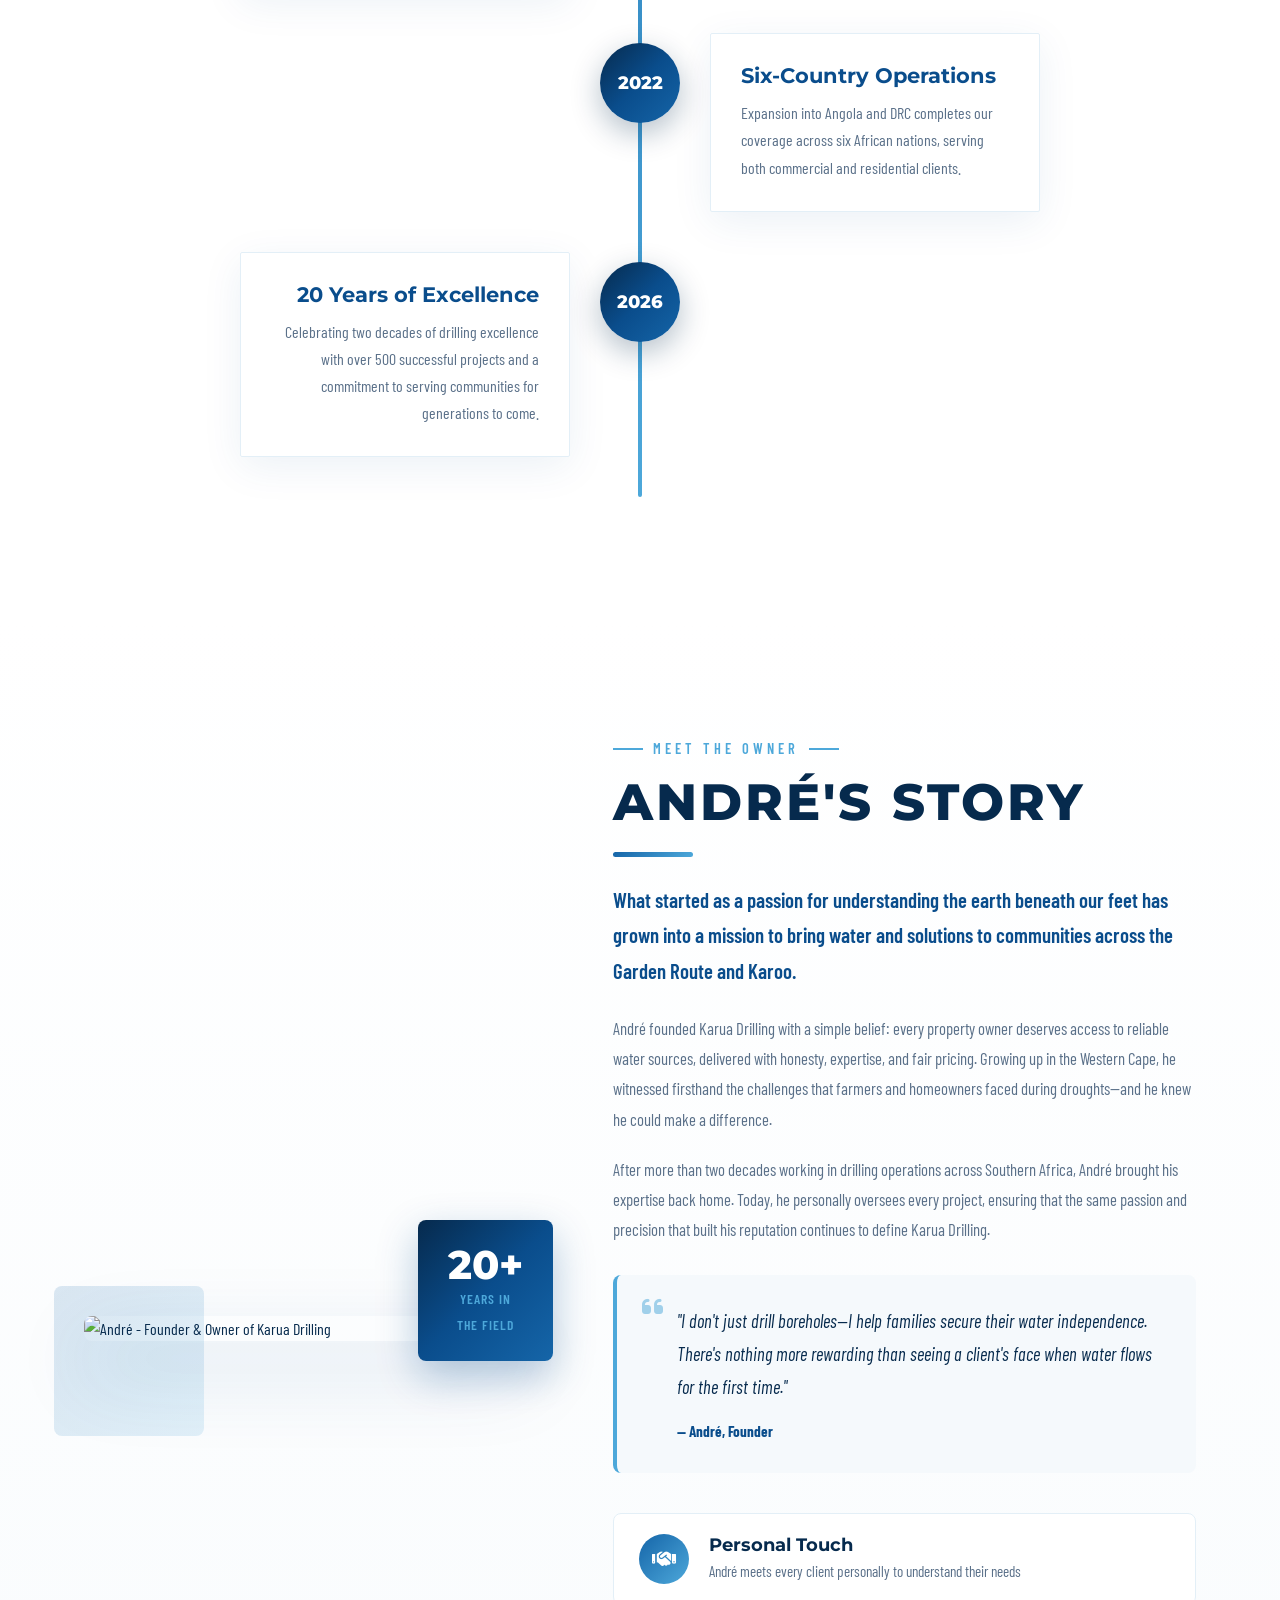
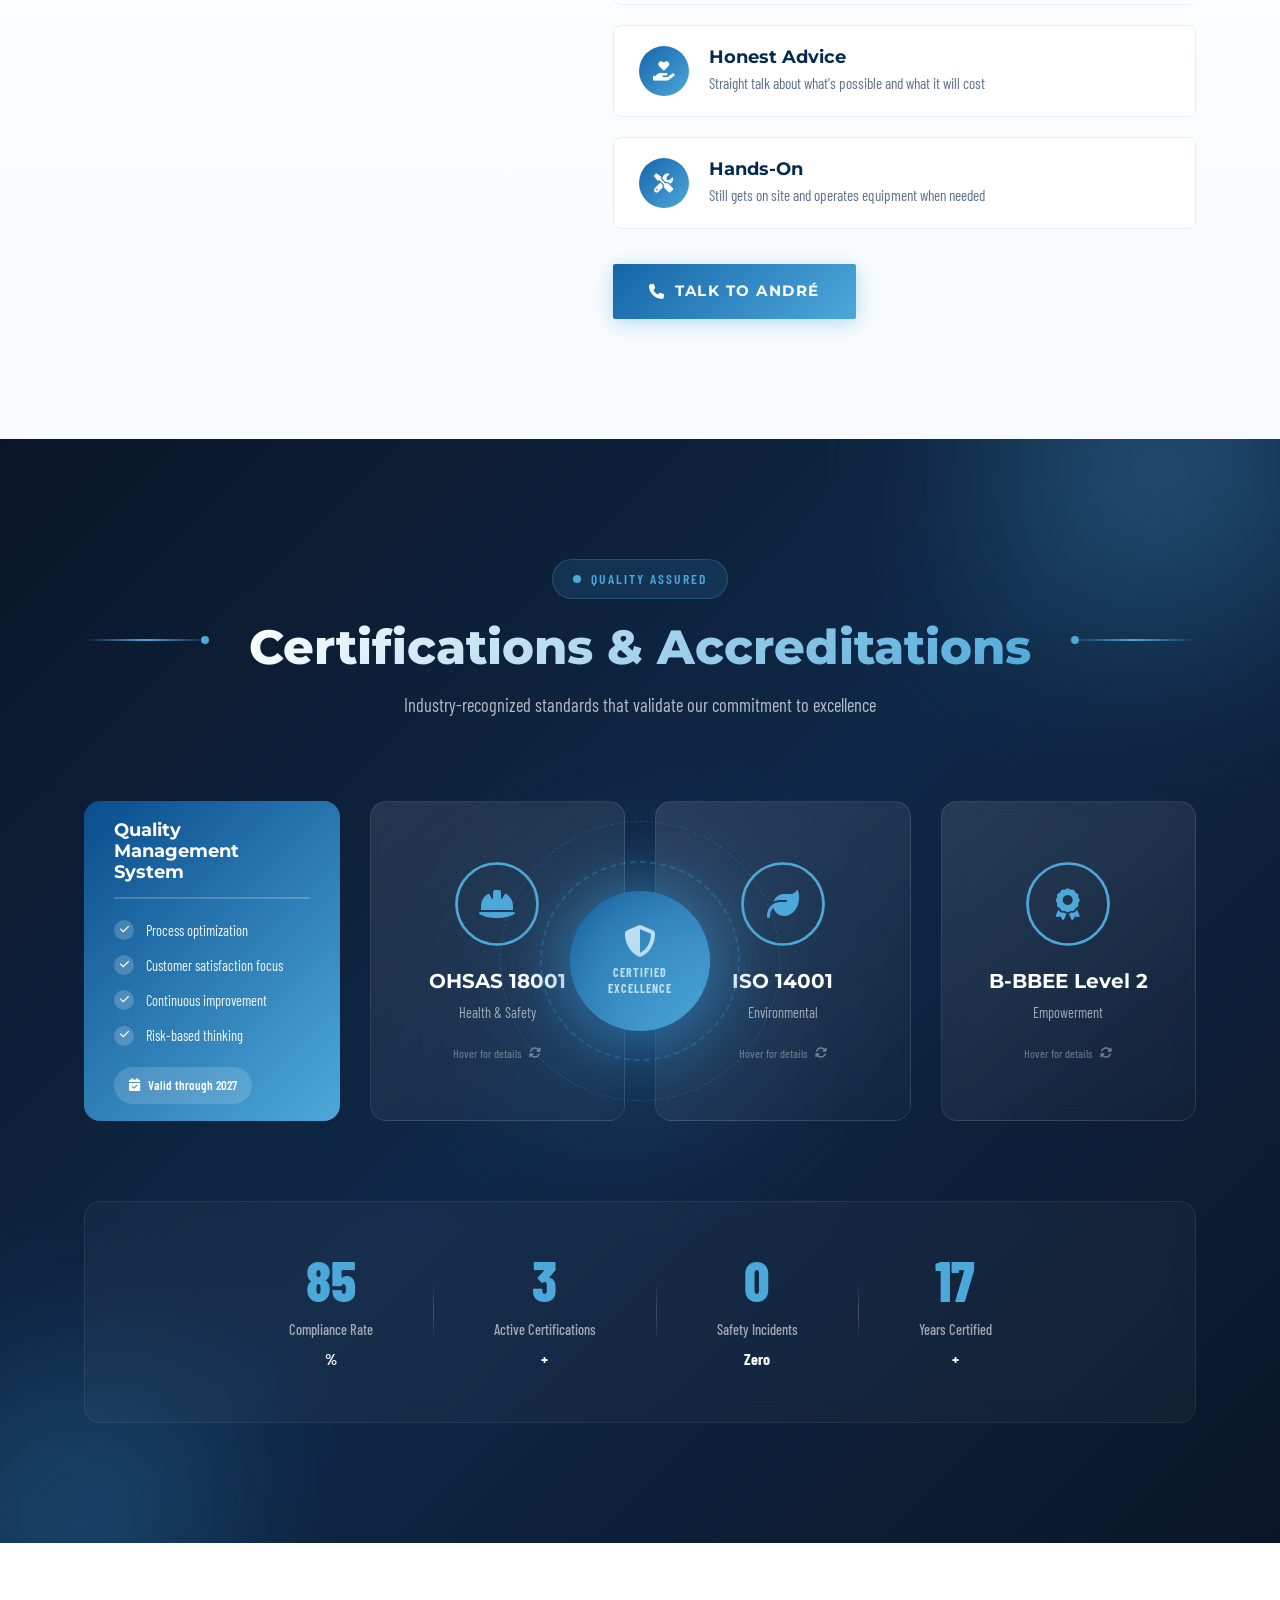
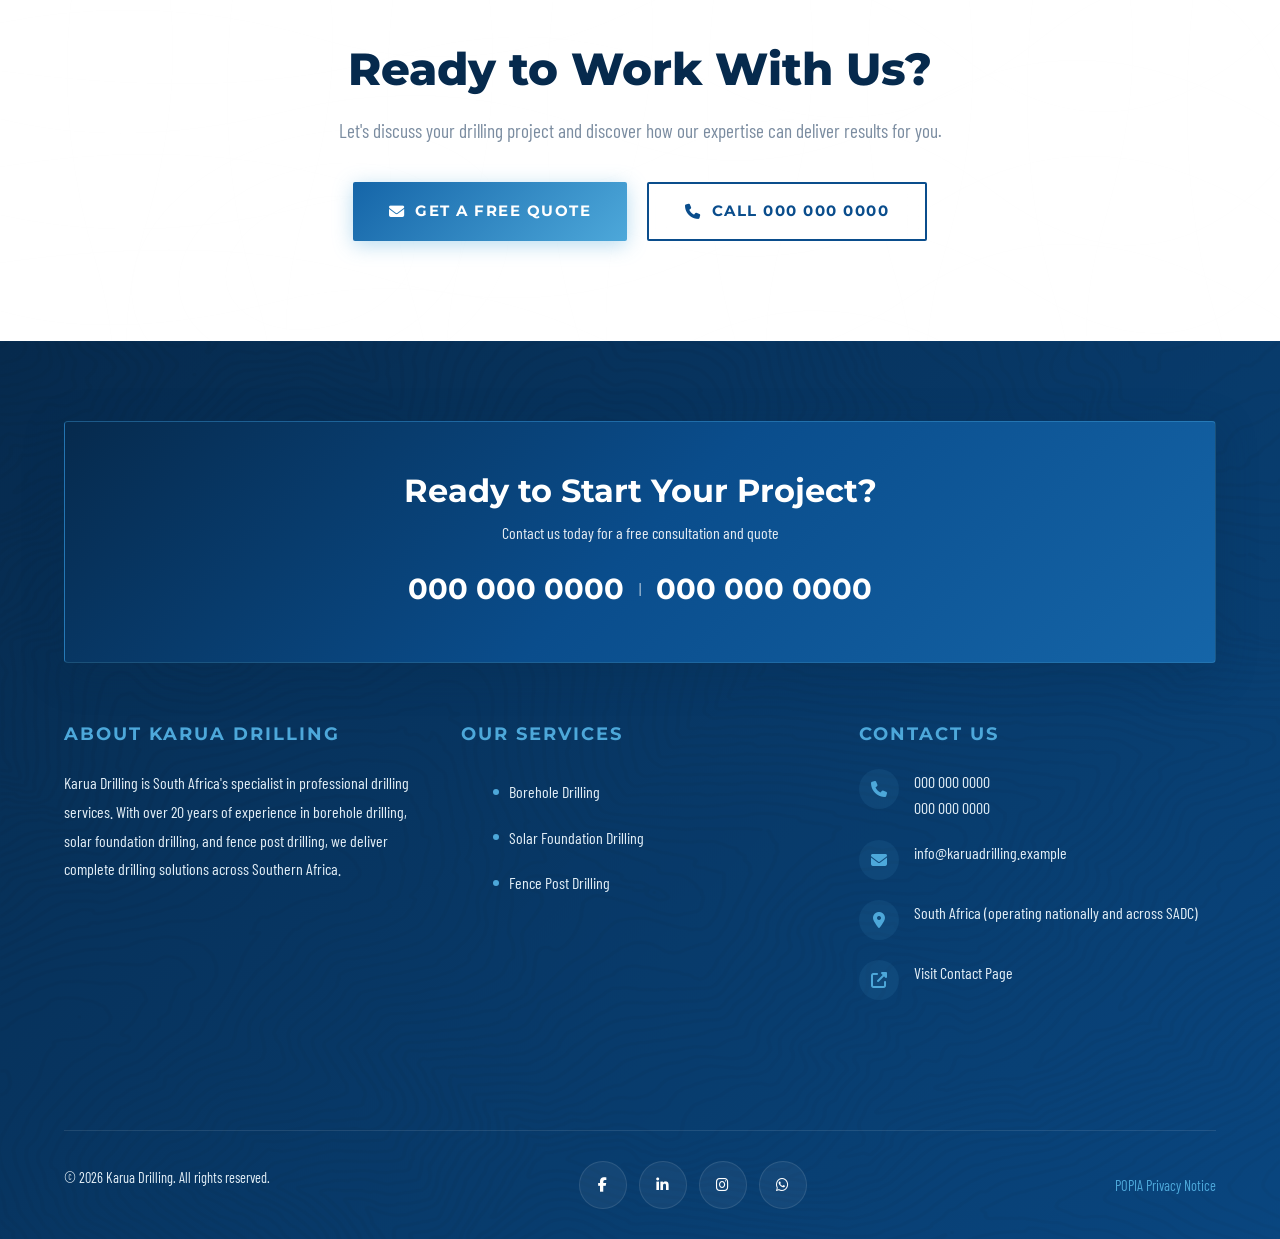
==== commit 5f18dbfb: "Point canonical and og:url at this demo, not the company's site These pages declared the client's re" ====
--- a/about.html
+++ b/about.html
@@ -37,9 +37,9 @@
     <meta property="og:type" content="website">
     <meta property="og:title" content="About Us | Karua Drilling - Borehole Drilling Specialists">
     <meta property="og:description" content="20+ years of professional borehole drilling expertise. Learn about our team, values, and commitment to excellence.">
-    <meta property="og:url" content="https://karuadrilling.co.za/about">
-    
-    <link rel="canonical" href="https://karuadrilling.co.za/about">
+    <meta property="og:url" content="https://werner-dev-git.github.io/karua-drilling/about">
+    
+    <link rel="canonical" href="https://werner-dev-git.github.io/karua-drilling/about">
     
     <title>About Us | Karua Drilling - Borehole Drilling Specialists South Africa</title>
     
